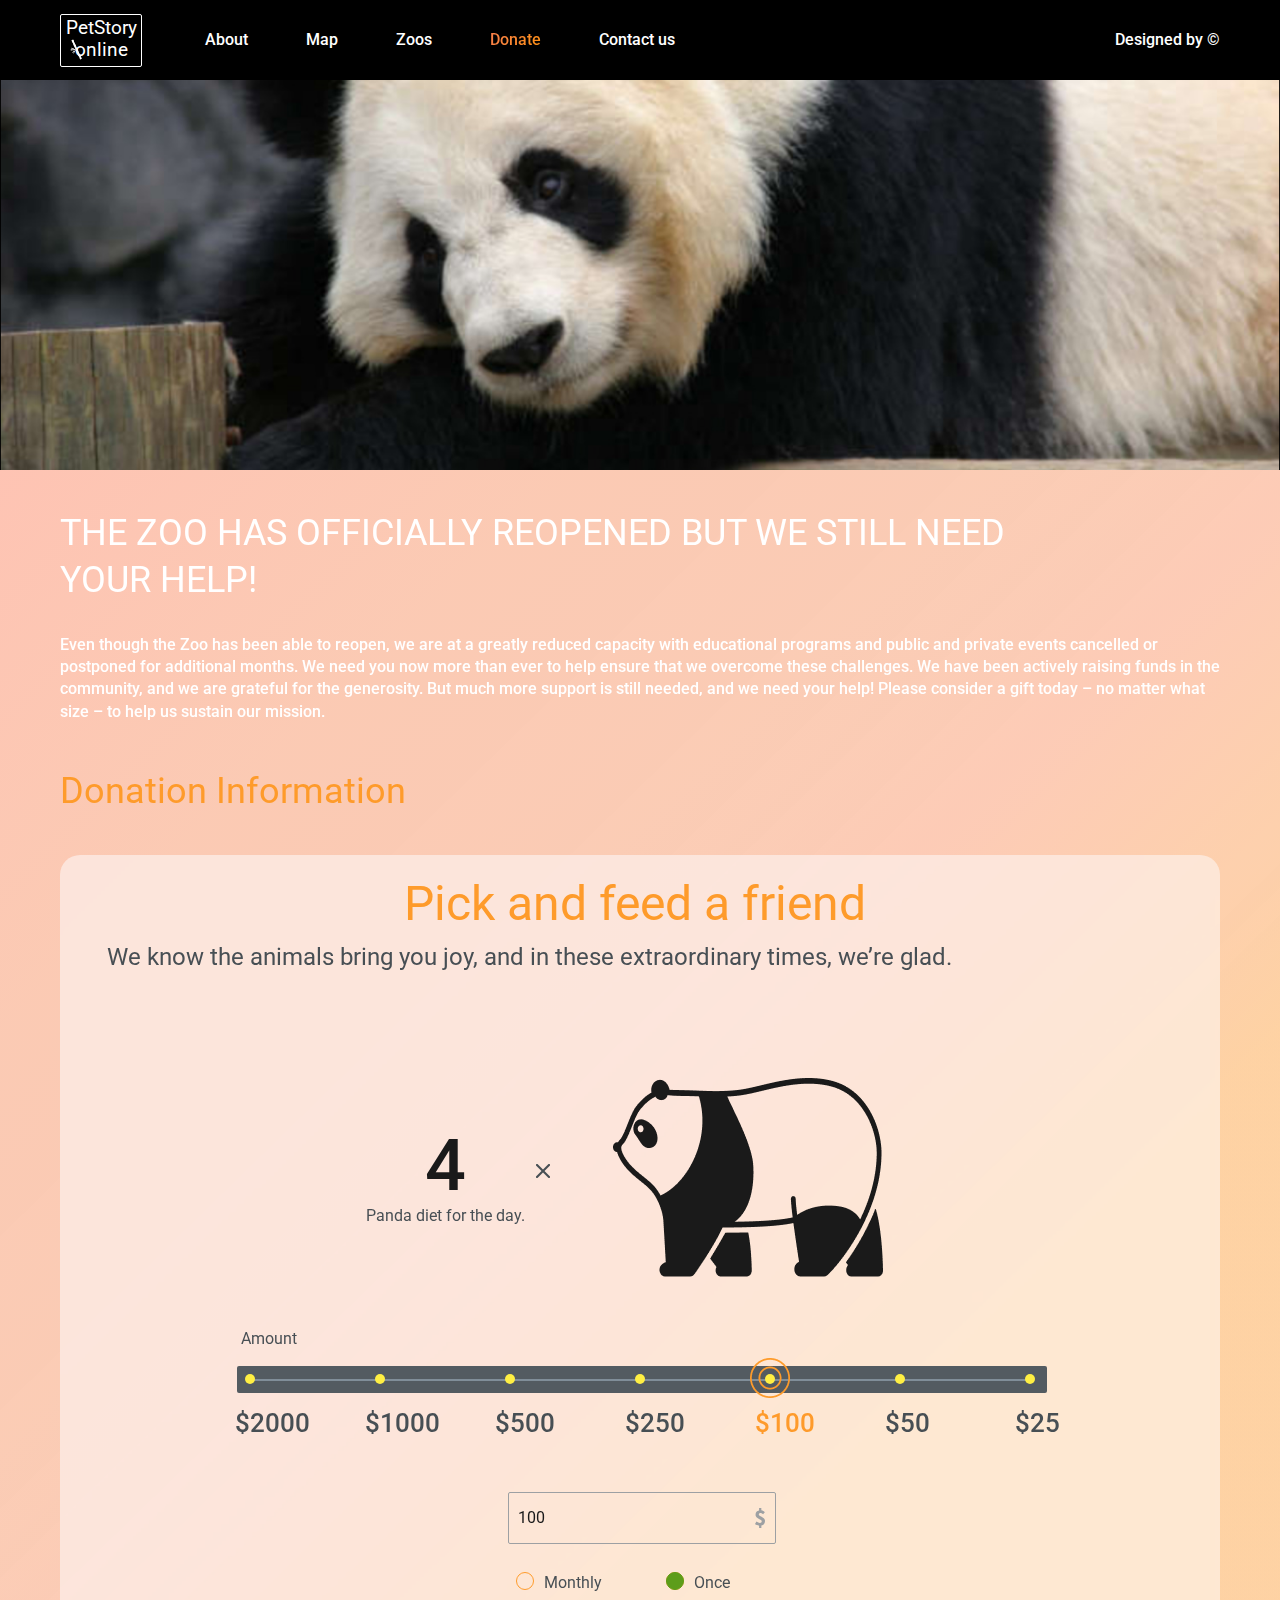
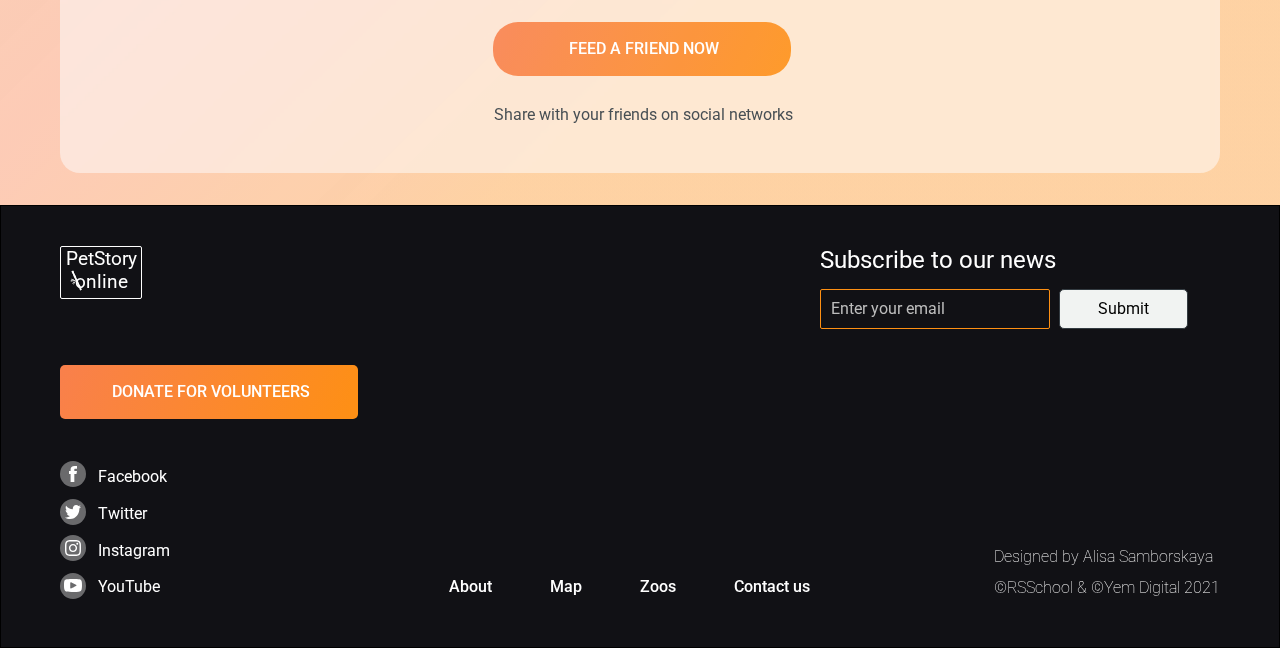
==== online-zoo/pages/donate/index.html @ 7d19e9d0 "feat: add project" ====
<!DOCTYPE html>
<html lang="en">

<head>
    <meta charset="UTF-8">
    <meta http-equiv="X-UA-Compatible" content="IE=edge">
    <meta name="viewport" content="width=device-width, initial-scale=1.0">
    <title>Online-zoo</title>
    <link rel="shortcut icon" href="../../assets/icons/panda_icon.svg" type="image/x-icon">
    <link rel="preconnect" href="https://fonts.googleapis.com">
    <link rel="preconnect" href="https://fonts.gstatic.com" crossorigin>
    <link href="https://fonts.googleapis.com/css2?family=Roboto:wght@300;400;500;700&display=swap" rel="stylesheet">
    <link rel="stylesheet" href="../../assets/styles/normalize.css">
    <link rel="stylesheet" href="../main/style.css">
    <link rel="stylesheet" href="../donate/style.css">
</head>

<body>
    <div class="shadow"></div>
    <header class="header">
        <div class="wrapper header__wrapper">
            <h1 class="visually-hidden">PetStory Online</h1>
            <div class="header__logo logo__container">
                <a class="logo" href="../main/index.html">
                    <p class="logo__text">PetStory online</p>
                    <img class="logo__img" src="../../assets/icons/logo_bamboo.svg" alt="">
                </a>
            </div>
            <nav class="navigation header__navigation">
                <ul class="navigation__list">
                    <li class="navigation__item"><a class="navigation__link" href="../main/index.html">About</a>
                    </li>
                    <li class="navigation__item"><a class="navigation__link" href="#">Map</a></li>
                    <li class="navigation__item"><a class="navigation__link" href="#">Zoos</a></li>
                    <li class="navigation__item"><a class="navigation__link navigation__link_active"
                            href="#">Donate</a></li>
                    <li class="navigation__item"><a class="navigation__link" href="#">Contact us</a></li>
                </ul>
                <div class="navigation__link_end">
                    <a class="navigation__link"
                        href="https://www.figma.com/file/ypzT9idgAILaSRVRmDAJxn/online-zoo-3-weeks"
                        target="_blank">Designed
                        by ©</a>
                </div>
            </nav>
            <div class="hamburger header__hamburger hamburger__open">
                <span class="hamburger__line"></span>
            </div>
        </div>
        <div class="wrapper burger__menu">
            <div class="header__logo logo__container">
                <a class="logo" href="../main/index.html">
                    <p class="logo__text">PetStory online</p>
                    <img class="logo__img" src="../../assets/icons/logo_bamboo_burger.svg" alt="">
                </a>
            </div>
            <nav class="navigation header__navigation">
                <ul class="navigation__list">
                    <li class="navigation__item"><a class="navigation__link" href="../main/index.html">About</a>
                    </li>
                    <li class="navigation__item"><a class="navigation__link" href="#">Map</a></li>
                    <li class="navigation__item"><a class="navigation__link" href="#">Zoos</a></li>
                    <li class="navigation__item"><a class="navigation__link  navigation__link_active" href="#">Donate</a></li>
                    <li class="navigation__item"><a class="navigation__link" href="#">Contact us</a></li>
                </ul>
                <div class="navigation__link_end">
                    <a class="navigation__link"
                        href="https://www.figma.com/file/ypzT9idgAILaSRVRmDAJxn/online-zoo-3-weeks"
                        target="_blank">Designed
                        by ©</a>
                </div>
            </nav>
            <div class="hamburger header__hamburger hamburger__close">
                <img src="../../assets/images/x_icon_popup.png" alt="close menu">
            </div>
        </div>
    </header>
    <main>
        <section class="top">
            <div class="wrapper">
            </div>
        </section>
        <section class="pick-feed">
            <div class="wrapper wrapper__donate">
                <h3 class="pick-feed__title">THE ZOO HAS OFFICIALLY REOPENED BUT WE STILL NEED YOUR HELP!</h3>
                <p class="pick-feed__text">Even though the Zoo has been able to reopen, we are at a greatly reduced
                    capacity with educational
                    programs and public and private events cancelled or postponed for additional months. We need you now
                    more than ever to help ensure that we overcome these challenges. We have been actively raising funds
                    in the community, and we are grateful for the generosity. But much more support is still needed, and
                    we need your help! Please consider a gift today – no matter what size – to help us sustain our
                    mission.</p>
                <p class="pick-feed__caption">Donation Information</p>

                <div class="donate__wrapper">
                    <p class="donate__title">Pick and feed a friend</p>
                    <p class="donate__subtitle"> We know the animals bring you joy, and in these extraordinary
                        times, we’re glad.</p>
                    <div class="donate-diet">
                        <div class="donate-diet__day">
                            <p class="donate-diet__number">4</p>
                            <p class="donate-diet__text">Panda diet for the day.</p>
                        </div>
                        <div class="donate-diet__icon">
                        </div>
                        <div class="donate-diet__image">
                            <img src="../../assets/images/animals-widget.png" alt="Panda">
                        </div>
                    </div>

                    <form class="donate__form">
                        <div class="progress-bar">
                            <p class="progress-bar__title">Amount</p>
                            <div class="progress-bar__background">
                                <div class="progress-bar__line"></div>
                            </div>
                            <div class="progress-bar__scale">
                                <div class="progress-bar__container">
                                    <input class="progress-bar__input" type="radio" id="amount5000" name="amount"
                                        value="5000">
                                    <label class="progress-bar__label" for="amount5000">$5000</label>
                                </div>
                                <div class="progress-bar__container">
                                    <input class="progress-bar__input" type="radio" id="amount2000" name="amount"
                                        value="2000">
                                    <label class="progress-bar__label" for="amount2000">$2000</label>
                                </div>
                                <div class="progress-bar__container">
                                    <input class="progress-bar__input" type="radio" id="amount1000" name="amount"
                                        value="1000">
                                    <label class="progress-bar__label" for="amount1000">$1000</label>
                                </div>
                                <div class="progress-bar__container">
                                    <input class="progress-bar__input" type="radio" id="amount500" name="amount"
                                        value="500">
                                    <label class="progress-bar__label" for="amount500">$500</label>
                                </div>
                                <div class="progress-bar__container">
                                    <input class="progress-bar__input" type="radio" id="amount250" name="amount"
                                        value="250">
                                    <label class="progress-bar__label" for="amount250">$250</label>
                                </div>
                                <div class="progress-bar__container">
                                    <input class="progress-bar__input" type="radio" id="amount100" name="amount"
                                        value="100" checked>
                                    <label class="progress-bar__label" for="amount100">$100</label>
                                </div>
                                <div class="progress-bar__container">
                                    <input class="progress-bar__input" type="radio" id="amount50" name="amount"
                                        value="50">
                                    <label class="progress-bar__label" for="amount50">$50</label>
                                </div>
                                <div class="progress-bar__container">
                                    <input class="progress-bar__input" type="radio" id="amount25" name="amount"
                                        value="25">
                                    <label class="progress-bar__label" for="amount25">$25</label>
                                </div>
                            </div>
                        </div>

                        <label class="amount donate__amount">
                            <input class="donate__input"  type="number" id="another-amount" placeholder="Another amount"
                            min="0" max="9999" title="Значение должно быть меньше или равно 9999">
                        </label>

                        <div class="options donate__options">
                            <div class="options__item">
                                <input class="options__input" type="radio" id="monthly" name="spacing">
                                <label class="options__label" for="monthly">Monthly</label>
                            </div>
                            <div class="options__item">
                                <input class="options__input" type="radio" id="once" name="spacing" checked>
                                <label class="options__label" for="once">Once</label>
                            </div>
                        </div>

                        <div class="pick-feed__button">
                            <button class="button button_bordered"><a class="button__link" href="../donate/index.html"
                                    target="_blank">Feed a friend now</a></button>
                        </div>
                    </form>
                    <p class="pick-feed__social">Share with your friends on social networks </p>
                </div>
            </div>
        </section>
    </main>

    <footer class="footer">
        <div class="wrapper">
            <div class="footer__header">
                <div class="footer__logo logo__container logo__container_footer">
                    <a class="logo" href="../main/index.html">
                        <p class="logo__text logo__text_footer">PetStory online</p>
                        <img class="logo__img logo__img_footer" src="../../assets/icons/logo_bamboo.svg" alt="">
                    </a>
                </div>
                <form class="subscribe" id="subscribe">
                    <p class="subscribe__title">Subscribe to our news</p>
                    <input class="subscribe__input" type="email" placeholder="Enter your email" required>
                    <button class="subscribe__button" type="submit">Submit</button>
                </form>
            </div>

            <div class="footer__button">
                <button class="button"><a class="button__link" href="../donate/index.html">donate for
                        volunteers</a></button>
            </div>

            <div class="footer__nav-wrap">
                <ul class="social footer__social">
                    <li class="social__item">
                        <a class="social__link" href="https://ru-ru.facebook.com/">
                            <span class="social__icon">
                                <span class="icon icon-facebook"></span>
                            </span>
                            <span class="social__text">Facebook</span>
                        </a>
                    </li>
                    <li class="social__item">
                        <a class="social__link" href="https://twitter.com/">
                            <span class="social__icon">
                                <span class="icon icon-twitter"></span>
                            </span>
                            <span class="social__text">Twitter</span>
                        </a>
                    </li>
                    <li class="social__item">
                        <a class="social__link" href="https://www.instagram.com/">
                            <span class="social__icon">
                                <span class="icon icon-instagram"></span>
                            </span>
                            <span class="social__text">Instagram</span>
                        </a>
                    </li>
                    <li class="social__item">
                        <a class="social__link" href="https://www.youtube.com/">
                            <span class="social__icon">
                                <span class="icon icon-YouTube"></span>
                            </span>
                            <span class="social__text">YouTube</span>
                        </a>
                    </li>
                </ul>
                <nav class="navigation footer__navigation footer__navigation_donate">
                    <ul class="navigation__list">
                        <li class="navigation__item navigation__item_footer"><a class="navigation__link"
                                href="../main/index.html">About</a>
                        </li>
                        <li class="navigation__item navigation__item_footer"><a class="navigation__link" href="#"
                                onclick="return false;">Map</a></li>
                        <li class="navigation__item navigation__item_footer"><a class="navigation__link" href="#"
                                onclick="return false;">Zoos</a></li>
                        <li class="navigation__item navigation__item_footer"><a class="navigation__link" href="#"
                                onclick="return false;">Contact us</a></li>
                    </ul>
                </nav>
                <div class="copyrigh">
                    <p class="copyrigh__text"><a href="https://github.com/nataliyasamkevich" target="_blank">Designed by
                            Alisa Samborskaya</a></p>
                    <p class="copyrigh__text"><a href="https://rs.school/" target="_blank">©RSSchool & ©Yem Digital
                            2021</a></p>
                </div>
            </div>
        </div>
    </footer>
    <script src="../../pages/donate/script.js"></script>
</body>

</html>
---- online-zoo/pages/main/style.css ----
* {
    box-sizing: border-box;

}

html {
    font-size: 10px;
    scroll-behavior: smooth;
}

body {
    font-family: 'Roboto', sans-serif;
    font-style: normal;
    font-weight: 400;
    font-size: 1.6rem;
    line-height: 140%;

    color: #333B41;
}

.scroll {
    overflow-y: clip;
}

.wrapper {
    max-width: 1240px;
    margin: auto;
    padding: 0 40px;
}

.shadow {
    display: block;
    position: fixed;
    top: 0;
    left: 0;
    width: 100%;
    height: 100%;
    opacity: 0;
    visibility: hidden;
    transition: .5s ease-in-out;
    background: black;
}

.shadow_open {
    visibility: visible;
    opacity: 0.5;
    z-index: 2;
}

@media (max-width: 1000px) {
    .wrapper {
        max-width: 1000px;
        padding: 0 30px;
    }
}

@media (max-width: 640px) {
    .wrapper {
        max-width: 640px;
        padding: 0 20px;
    }
}

@media (max-width: 600px) {
    .wrapper {
        max-width: 600px;
        padding: 0 10px;
    }
}

@media (max-width: 320px) {
    .wrapper {
        max-width: 320px;
        padding: 0 10px;
    }
}

.visually-hidden {
    position: absolute;
    width: 1px;
    height: 1px;
    margin: -1px;
    border: 0;
    padding: 0;
    white-space: nowrap;
    clip-path: inset(100%);
    clip: rect(0 0 0 0);
    overflow: hidden;
}

/* ...................HEADER................... */

.header {
    position: relative;
    background: #000000;
    backdrop-filter: blur(2px);

    padding: 14px 0;
    z-index: 2;
}

.header__wrapper {
    display: flex;
    align-items: center;
    justify-content: space-between;
}

.header__logo {
    margin-right: 63px;
}

/* ....LOGO.... */

.logo__container {
    position: relative;
    width: 82px;
    height: 52px;
}

.logo__burger {
    display: none;
}

.logo {
    text-decoration: none;
}

.logo__text {
    font-size: 1.9rem;
    line-height: 120%;
    text-align: center;

    color: #FFFFFF;

    padding: 1.55px 4.75px 3.55px;
    border: 1px solid #FFFFFF;
    border-radius: 2px;
}

.logo__img {
    position: absolute;
    left: 10px;
    bottom: 6.5px;
}

/* ....NAVIGATION.... */

.header__navigation {
    width: 100%;
}

.navigation {
    display: flex;
}

.navigation__list {
    display: flex;
    align-items: center;
    list-style: none;
}

.navigation__item:not(:last-child) {
    margin-right: 58px;
}

.navigation__link_end {
    display: flex;
    justify-content: end;
    flex-grow: 1;
}

.navigation__link {
    font-weight: 500;
    text-decoration: none;
    color: #FFFFFF;
    transition: all 0.5s ease-out;
}

.navigation__link_active {
    background: linear-gradient(113.96deg, #F9804B 1.49%, #FE9013 101.44%);
    -webkit-background-clip: text;
    -webkit-text-fill-color: transparent;
    background-clip: text;
    cursor: default;
}

.navigation__link:hover {
    font-weight: 500;
    background: linear-gradient(113.96deg, #F9804B 1.49%, #FE9013 101.44%);
    -webkit-background-clip: text;
    -webkit-text-fill-color: transparent;
    background-clip: text;
}

/* ....HAMBURGER.... */

.header__hamburger {
    display: none;
}

.hamburger {
    position: relative;
    width: 18px;
    height: 10px;
}

.hamburger__line,
.hamburger__open:after,
.hamburger__open:before {
    content: "";
    position: absolute;
    width: 100%;
    height: 2px;
    background: #FFFFFF;
    border-radius: 2px;
}

.hamburger__line {
    top: calc(50% - 1px);
}

.hamburger__open:before {
    top: 0;
}

.hamburger__open:after {
    bottom: 0;
}

.burger__menu {
    display: none;
}

@media (max-width: 1000px) {
    .navigation__item:not(:last-child) {
        margin-right: 48px;
    }
}

@media (max-width: 768px) {
    .navigation__item:not(:last-child) {
        margin-right: 18px;
    }
}

@media (max-width: 640px) {
    .header {
        position: sticky;
        top: 0;
        width: 100%;
        padding: 2.29px 0 2.68px;
        height: 34px;
    }

    .logo__container {
        height: 29px;
        width: 46.9px;
    }

    .logo__text {
        font-size: 1.23rem;
        padding: 0;
        border: none;
    }

    .logo__img {
        height: 15.6px;
        width: 6.5px;
        left: 4px;
        top: 12.5px;
    }

    .header__hamburger {
        display: block;
    }

    .header__navigation {
        display: none;
    }

    /* ....BURGER.... */

    .burger__menu {
        display: block;
        transform: translateY(-100%);
        display: flex;
        flex-direction: column;
        align-items: flex-start;
        gap: 30px;
        width: 100%;
        position: absolute;
        top: 0;
        left: 0;
        flex-direction: column;
        align-items: flex-start;
        padding: 10px 10px 38px;
        background-color: #ffffff;

        opacity: 0;
        visibility: hidden;
        pointer-events: none;

        z-index: 2;
        transition: all 0.5s ease-in-out;
    }

    .burger__menu_open {
        transform: translateY(0);
        opacity: 1;
        visibility: visible;
        pointer-events: all;
    }

    .burger__menu .logo__container {
        display: block;
        width: 65.6px;
        height: 41.6px;
        z-index: 2;
    }

    .burger__menu .logo__text {
        font-size: 1.52rem;
        line-height: 120%;
        text-align: center;
        color: #fe9013;
        padding: 1.55px 3.75px 1.55px;
        border: 0.8px solid #FE9013;
        border-radius: 2px;
    }

    .burger__menu .logo__img {
        width: 10.6px;
        height: 14.8px;
        left: 8px;
        top: 19px;
    }

    .burger__menu .header__navigation {
        display: block;
        display: flex;
        flex-wrap: wrap;
        flex-direction: column;
        align-items: flex-start;
    }

    .burger__menu .navigation__list {
        flex-direction: column;
        align-items: flex-start;
    }

    .burger__menu .navigation__item {
        margin-right: 0;
        margin-bottom: 15px;
    }

    .burger__menu .navigation__link {
        color: #333B41;
    }

    .hamburger__close {
        display: block;
        position: absolute;
        right: 20px;
        top: 12px;
        cursor: pointer;
    }
}


/* ...................WATCH................... */

.watch {
    padding: 86px 0 100px;
    background: url(../../assets/images/GiantPanda.png) no-repeat center;
    background-position: center -80px;
    background-size: 100%;
}

.watch__wrapper {
    display: flex;
    flex-direction: column;
    align-items: flex-end;
}

.watch__block {
    margin-bottom: 60px;
}

.watch__title {
    position: relative;
    width: 500.51px;


    font-weight: 700;
    font-size: 10.65rem;
    line-height: 75%;

    text-align: center;
    text-transform: uppercase;
    color: #FFFFFF;
    z-index: 1;
}

.watch__title span {
    color: #FFEE2E;
}

.watch__title:before {
    content: "";
    position: absolute;
    width: 465px;
    height: 465px;
    right: 109px;
    bottom: 8px;

    border-radius: 50%;
    background: linear-gradient(113.96deg, #F9804B 1.49%, #FE9013 101.44%);
    z-index: -1;
}

.watch__button {
    margin-right: 100px;
}

/* ....BUTTON.... */

.button {
    padding: 16px 1px 16px 5px;
    min-width: 298px;

    font-weight: 500;
    line-height: 140%;
    text-align: center;
    text-transform: uppercase;

    background-color: #FE9013;
    background-image: linear-gradient(113.96deg, #F9804B 1.49%, #FE9013 101.44%);
    border-radius: 5px;
    border: none;

    cursor: pointer;
    transition: all 0.5s ease-in-out;
}

.button_bordered {
    border-radius: 25px;
}

.button__link {
    color: #FFFFFF;
    text-decoration: none;
}

.button:hover {
    background: #E47209;
}

.button:active {
    background: #4B9200;
}

@media (max-width: 1599px) {
    .watch {
        padding: 60.2px 0 70px;
    }

    .watch__block {
        margin-bottom: 40.2px;
    }

    .watch__title {
        width: 400.25px;
        font-size: 8.5rem;
        margin-right: 56px;
    }

    .watch__title:before {
        height: 367px;
        width: 367px;

        right: 91px;
        bottom: 6px;
    }

    .watch__button {
        margin-right: 107px;
    }
}

@media (max-width: 1280px) {
    .watch {
        padding: 42.8px 0 47px;
        background-size: 120%;
    }
}

@media (max-width: 999px) {
    .watch {
        padding: 48.04px 0 40px;
        background-size: 134%;
    }

    .watch__block {
        margin-bottom: 0;
    }

    .watch__title {
        width: 256px;
        font-size: 5.44rem;
        margin-right: -4px;
    }

    .watch__title:before {
        height: 237.6px;
        width: 237.6px;
        right: 56px;
        bottom: 4px;
    }

    .watch__button {
        align-self: flex-start;
        margin-top: -8px;
    }
}

@media (max-width: 640px) {
    .watch {
        background-size: 120%;
        background-position: center -34px;
    }
}

@media (max-width: 600px) {
    .watch {
        padding: 41.12px 0 43.39px;
        background-position: center 0px;
    }

    .watch__block {
        margin-right: 5px;
    }

    .watch__title {
        width: 128px;
        font-size: 2.8rem;
        margin-right: -4px;
    }

    .watch__title:before {
        height: 119.1px;
        width: 119.1px;
        right: 27px;
        bottom: 4px;
    }

    .watch__button {
        align-self: center;
        margin: 0;
        position: absolute;
        top: 241px;
        z-index: 1;
    }
}


/* ...................BACKSTAGE................... */

.backstage {
    position: relative;
    padding: 140px 0 180px;
    background: #FFFFFF;
    overflow: hidden;
}

.backstage::before {
    content: "";
    position: absolute;
    background-image: url(../../assets/images/flower.png);
    background-repeat: no-repeat;
    filter: drop-shadow(0px 4px 4px rgba(0, 0, 0, 0.25));
    width: 293px;
    height: 605px;
    top: 12px;
    right: -89px;
}

.backstage__wrapper {
    display: grid;
    grid-template-columns: 609px 1fr;
    column-gap: 87px;
}

.backstage__image {
    width: 100%;
    height: 100%;
    object-fit: cover;

    backdrop-filter: blur(2px);
}

h2 {
    font-weight: 400;
    font-size: 4.8rem;
    line-height: 120%;
}

.backstage__title {
    margin: 0 0 20px;
}

.backstage__text {
    margin: 0;
}

.backstage__text_line {
    margin: 0 0 54px;

    line-height: 130%;
}

.backstage__subtitle {
    margin: 0 0 34px;

    font-size: 2.4rem;
    line-height: 120%;
}

@media (max-width: 1599px) {
    .backstage::before {
        transform: translateX(4vw);
    }
}

@media (max-width: 1440px) {
    .backstage::before {
        transform: translateX(11vw);
    }
}

@media (max-width: 1280px) {
    .backstage {
        padding: 100px 0 143px;
    }

    .backstage::before {
        display: none;
    }

    .backstage__wrapper {
        grid-template-columns: repeat(2, 1fr);
        column-gap: 31px;
    }

    .backstage__image {
        margin-top: 9px;
        max-height: 408px;
    }

    .backstage__title~p {
        padding-right: 1px;
    }
}

@media (max-width: 980px) {
    .backstage {
        padding: 80px 0 100px;
    }

    .backstage::before {
        display: block;
        width: 231px;
        height: 476px;
        background-size: contain;
        top: 0px;
        right: -101px;
        transform: translateX(0);
    }

    .backstage__image {
        display: none;
    }

    .backstage__content {
        grid-column: 1 / -1;
        max-width: 82%;
    }
}


@media (max-width: 640px) {
    .backstage {
        padding: 60px 0 80px;
    }

    .backstage__title {
        padding-left: 4px;
    }

    .backstage__text_line {
        margin: 0 0 30px;
    }

    .backstage__subtitle {
        margin: 0 0 20px;
        padding-left: 4px;
    }
}

@media (max-width: 600px) {
    .backstage {
        padding: 104px 0 36px;
    }

    .backstage::before {
        width: 105px;
        height: 217px;
        right: -73px;
        top: 37px;
    }

    .backstage__content {
        max-width: 95%;
    }

    h2 {
        font-size: 2.4rem;
    }

    .backstage__title {
        margin: 0 0 10px;
        padding-left: 0;
    }

    .backstage__text {
        padding-left: 2px;
    }

    .backstage__text_line {
        margin: 0 0 20px;
    }

    .backstage__subtitle {
        margin: 0 0 10px;
        padding-left: 0;
    }
}

@media (max-width: 320px) {
    .backstage__content {
        max-width: 100%;
    }
}


/* ...................PETS................... */

.pets {
    position: relative;
    background: #FFFFFF;
    padding: 0 0 100px;
    overflow: hidden;
}

.pets::before {
    content: "";
    position: absolute;
    background: url(../../assets/images/palm_foto.png);
    background-repeat: no-repeat;
    background-size: contain;
    width: 880px;
    height: 460px;
    bottom: 0;
    left: -588px;
}

.pets::after {
    content: "";
    position: absolute;
    background: url(../../assets/images/strelitzia.png);
    background-repeat: no-repeat;
    background-size: contain;
    width: 368px;
    height: 275px;
    bottom: 0;
    right: 0;
}

.pets__carousel {
    position: relative;
    overflow: hidden;
}

.cards__layout {
    display: none;
    flex-wrap: wrap;
    justify-content: space-between;
    row-gap: 20px;
    position: relative;
    height: 100%;
    width: 100%;
    /* animation: 0.5s linear; */
    animation: 1s linear;
}

.cards__layout.next,
.cards__layout.active {
    display: flex;
}

.cards__layout.next {
    position: absolute;
    top: 0;
}

.card {
    display: flex;
    flex-direction: column;
    width: 366px;
    background: #FFFFFF;
    border: 1px solid #fa6f32;
    border-radius: 5px;
    overflow: hidden;
    cursor: pointer;
    transition: all 0.5s ease-in;
}

.card__image {
    flex-grow: 1;
    width: 100%;
    height: 366px;
    border-radius: 5px 5px 0 0;
    object-fit: cover;
    border-style: none;
    transition: all 0.5s ease-in;
}

.card__image:hover {
    filter: brightness(0.25);
    transform: scale(1.1);
}

.card:hover .card__image {
    filter: brightness(0.25);
    transform: scale(1.1);
}

.card:hover .card__icon {
    display: none;
}

.card:hover .card__content_wrapper {
    transform: translate(0, -350%);
    transition: all 0.5s ease-in;
}

.card:hover .card__title,
.card:hover .card__description {
    color: #FFFFFF;
}

.card__content_wrapper {
    display: flex;
    justify-content: space-between;
}

.card__content {
    margin: 8px 0 12px 16px;
}

.card__title {
    font-weight: 500;
    line-height: 120%;
    text-transform: uppercase;
    color: #000000;
}

.card__description {
    font-weight: 300;
    font-size: 1.5rem;
    line-height: 120%;

    color: #000000;
}

.card__icon {
    background-repeat: no-repeat;
}

.card__icon_banana {
    background-image: url(../../assets/icons/banana-bamboo_icon.svg);
    width: 33px;
    height: 37px;
    margin: 6px 14px 0 0;
}

.card__icon_meet {
    background-image: url(../../assets/icons/meet-fish_icon.svg);
    width: 48px;
    height: 38px;
    margin: 8px 10px 0 0;
}

.arrow__container {
    position: absolute;
    display: flex;
    justify-content: space-between;
    z-index: 1;
    width: calc(1160px + 164px);
    left: calc((100% - 1160px - 164px)/2);
    top: calc(50% - 150px);
}


.arrow {
    display: flex;
    justify-content: center;
    align-items: center;
    width: 62px;
    height: 62px;
    background: linear-gradient(113.96deg, #F9804B 1.49%, #FE9013 101.44%);
    border-radius: 50%;
    border: none;
    cursor: pointer;
}

.arrow:hover {
    background: #E47209;
    border: #E47209;
}

.arrow:active {
    background: #4B9200;
    border: #4B9200;
}

.pets__button {
    margin-top: 79px;
    text-align: center;
}

.to-left {
    animation-name: left;
}

.from-right {
    animation-name: right;
}

.to-right {
    animation-name: right;
    animation-direction: reverse;
}

.from-left {
    animation-name: left;
    animation-direction: reverse;
}

@keyframes left {
    from {
        left: 0;
    }

    to {
        left: -103%;
    }
}

@keyframes right {
    from {
        left: 103%;
    }

    to {
        left: 0;
    }
}

@media (max-width: 1599px) {
    .pets::before {
        width: 386px;
        height: 202px;
        left: -193px;
    }

    .pets::after {
        width: 241px;
        height: 180px;
    }
}

@media (max-width: 1440px) {
    .cards__layout {
        row-gap: 93px;
    }

    .arrow__container {
        width: 295px;
        left: calc((100% - 295px)/2);
        top: calc(50% - 150px);
    }
}

@media (max-width: 1280px) {
    .pets {
        padding: 0 0 140px;
    }

    .pets__wrapper {
        padding: 0 30px 0 30px;
        max-width: 998px;
    }

    .card {
        width: 294px;
    }

    .card__image {
        height: 294px;
    }

    .pets__button {
        margin-top: 82px;
        margin-right: 30px;
    }

    .arrow__container {
        top: calc(50% - 170px);
    }
}

@media (max-width: 999px) {
    .pets__wrapper {
        padding: 0px 20px 0 20px;
    }
}

@media (max-width: 980px) {
    .pets__wrapper {
        max-width: 660px;
    }

    .cards__layout {
        row-gap: 92px;
    }
}

@media (max-width: 768px) {
    .pets {
        padding: 0 0 100px;
    }

    .pets::before {
        width: 385px;
        height: 202px;
        left: -251px;
    }

    .pets::after {
        width: 175px;
        height: 131px;
    }

    .pets__button {
        margin-top: 60px;
        margin-right: 0px;
    }

    .arrow__container {
        top: calc(50% - 142px);
    }

    .card {
        width: 285px;
        height: 332px;
    }

    .card__image {
        height: 285px;
    }

    .card__content {
        margin: 9px 0 9px 11px;
    }

    .card__title {
        font-size: 1.25rem;
    }

    .card__description {
        font-size: 1.17rem;
    }

    .card__icon_banana {
        background-size: 77.9%;
        margin: 9.2px 1px 0 0;
    }

    .card__icon_meet {
        background-size: 80.9%;
        margin: 8.2px -4px 0 0;
    }
}

@media (max-width: 640px) {
    .arrow__container {
        width: 154px;
        left: calc((100% - 154px)/2);
    }
}

@media (max-width: 639px) {
    .pets__wrapper {
        max-width: 330px;
        padding: 0 17px;
    }

    .cards__layout {
        gap: 20px;
    }

    .arrow__container {
        display: none;
    }
}

@media (max-width: 600px) {
    .pets {
        padding: 0 0 60px;
    }

    .pets::before {
        width: 138px;
        height: 72px;
        left: -81px;
    }

    .pets::after {
        width: 85px;
        height: 71px;
        right: -17px;
        bottom: -7px;
    }

    .pets__button {
        margin-top: 20px;
        margin-left: -8px;
    }
}


/* ...................FRIEND................... */

.friend {
    padding: 68px 0 100px;
    background: linear-gradient(315.75deg, rgba(254, 210, 144, 0.7) 30.06%, #FEBDAB 100.95%, rgba(254, 210, 144, 0.7) 106.36%), linear-gradient(315.75deg, rgba(254, 189, 171, 0.74) 30.06%, rgba(243, 169, 248, 0.66) 50.74%, #E0D8F0 80.49%, #EAF7FE 127.9%, #EAF7FE 149.54%), linear-gradient(315.75deg, rgba(254, 189, 171, 0.74) 30.06%, rgba(243, 169, 248, 0.66) 50.74%, #E0D8F0 80.49%, #EAF7FE 127.9%, #EAF7FE 149.54%);
    opacity: 0.9;
}

.friend__wrapper {
    max-width: 1240px;
    margin: auto;
    padding: 0 40px;
}

.friend__container {
    background: rgba(253, 253, 255, 0.52);
    backdrop-filter: blur(2px);
    border-radius: 20px;

    padding: 41px 99px 59px;
}

.friend__title {
    margin: 0 0 32px;
    text-align: center;
    color: #FE9013;
}

.friend__subtitle {
    font-size: 2.4rem;
    line-height: 120%;
    margin: 0 0 40px;
}

.friend__desc {
    margin: 0 0 10px;
    font-weight: 500;
    line-height: 130%;
    white-space: nowrap;
}

.friend__text {
    max-width: 863px;
    margin: 0 0 60px;
    line-height: 130%;
}

.friend__link {
    position: relative;
    color: #333B41;
    text-decoration: none;
}

.friend__link::after {
    content: "";
    position: absolute;

    width: 178px;
    border-bottom: 1px solid #FE9013;
    left: 0;
    top: 20px;
}

h3 {
    font-weight: 400;
    font-size: 3.6rem;
    line-height: 130%;

    color: #333B41;
}

.friend___caption {
    margin: 0 0 40px;
    text-align: center;
}

.friend__col {
    display: flex;
    align-items: flex-start;
    justify-content: center;
    gap: 130px;
    margin: 0 0 62px;
}

/* ....INSTRUCTION.... */

.instruction {
    position: relative;
    width: 168px;
}

.instruction:not(:last-child):after {
    position: absolute;
    content: "";
    display: inline-block;
    background: url(../../assets/icons/arrow.svg);
    background-repeat: no-repeat;
    width: 70px;
    height: 35.08px;
    right: -100px;
    top: 60px;
}

.icon-square {
    display: flex;
    align-items: center;
    justify-content: center;
    width: 168px;
    height: 168px;
    border: 1px solid #FE9013;
    background: #FFFFFF;
    border-radius: 5px;
}

.ico_pay {
    background-image: url(../../assets/icons/pay.svg);
    width: 108px;
    height: 60px;
}

.ico_zoo {
    background-image: url(../../assets/icons/zoo.svg);
    width: 86px;
    height: 95px;
}

.ico_monkey {
    background-image: url(../../assets/icons/monkey.svg);
    width: 126px;
    height: 73px;
}

.instruction__description {
    margin: 30px 0 0;
    min-height: 44px;
}

.friend__button {
    text-align: center;
}


@media (max-width: 1280px) {
    .friend {
        padding: 30px 0 50px;
    }

    .friend__wrapper {
        max-width: 1000px;
        padding: 0 30px;
    }

    .friend__container {
        padding: 30px 48px 50px 49px;
    }

    .friend__title {
        margin: 0px 0 20px;
    }

    .friend__subtitle {
        margin: 0 0 20px;
    }

    .friend__desc {
        white-space: normal;
        margin-right: 30px;
    }

    .friend__text {
        margin: 0 0 40px;
    }

    .instruction:not(:last-child):after {
        top: 62px;
    }

    .friend__col {
        margin: 0 0 72px;
    }
}

@media (max-width: 980px) {
    .friend__col {
        gap: 42px;
        margin: 0 12px 42px 0;
    }

    .instruction:not(:last-child):after {
        background: url(../../assets/icons/arrow_tb.svg);
        background-repeat: no-repeat;
        width: 89px;
        height: 29px;
        right: -57px;
        top: -15px;
        z-index: 1;
    }
}

@media (max-width: 768px) {
    .friend {
        padding: 20px 0 20px;
    }

    .friend__wrapper {
        max-width: 640px;
        padding: 0;
    }

    .friend__container {
        padding: 10px 0 60px 0;
    }

    .friend__content {
        padding: 0 20px;
    }

    .friend__title {
        margin: 0 0 20px;
        font-size: 4.2rem;
    }

    .friend__subtitle {
        margin: 0 0 19px;
        font-size: 2.2rem;
    }

    .friend__desc {
        margin: 10px 0 10px;
        font-size: 1.6rem;
    }

    .friend__text {
        margin: 0 0 30px;
    }

    .friend___caption {
        margin: 0 0 20px;
    }
}

@media (max-width: 639px) {
    .friend {
        padding: 0;
    }

    .friend__wrapper {
        padding: 20px 11px 20px 10px;
    }

    .friend__container {
        padding: 10px 0 40px 0;
    }

    .friend__content {
        padding: 0;
    }

    .friend__title {
        margin: 10px 0 10px;
        font-size: 2.4rem;
    }

    .friend__subtitle {
        margin: 0 0 19px;
        font-size: 1.8rem;
        text-align: center;
        padding: 0 20px;
    }

    .friend__desc {
        display: none;
    }

    .friend__text {
        display: none;
    }

    .friend___caption {
        margin: 0 0 20px;
        font-size: 2.4rem;
    }

    .friend__col {
        flex-direction: column;

        gap: 20px;
        margin: 0 0 38px;
    }

    .instruction {
        align-self: center;
    }

    .instruction:last-child {
        margin-top: 10px;
    }

    .instruction:not(:last-child):after {
        transform: rotate(85deg);
        top: auto;
        bottom: -3px;
        right: -61px;
    }

    .instruction__description {
        margin: 9px 0 0;
    }
}

@media (max-width: 320px) {
    .friend__subtitle {
        padding: 0;
    }
}


/* ...................TESTIMONIALS................... */

.testimonials {
    position: relative;
    background: #FFFFFF;
    padding: 140px 0 180px;
    overflow: hidden;
}

.testimonials::after {
    content: "";
    position: absolute;
    width: 301px;
    height: 295.5px;
    background-image: url(../../assets/images/leav_foto.png);
    bottom: -20px;
    right: -54px;
}

.testimonials__wrapper {
    position: relative;
    width: 1180px;
    padding: 0 10px;
    overflow-x: hidden;
}

.testimonials__title {
    margin: 0 0 47px;
    text-align: center;
}

.testimonials__container {
    display: grid;
    grid-template-columns: repeat(11, 268px);
    grid-column-gap: 30px;
    width: 100%;
    max-width: 1160px;
    transition: all 0.5s ease-in-out;
}

.feedback {
    position: relative;
    width: 268px;
    height: 391px;
    background: #F1F3F2;
    border-radius: 20px;
    padding: 16px 15px 19px 16px;
    z-index: 0;
}

.feedback::before {
    content: "";
    position: absolute;
    inset: 0;
    border-radius: 20px;
    padding: 2px;
    background: linear-gradient(315.75deg, rgba(254, 189, 171, 0.74) 30.06%, rgba(243, 169, 248, 0.66) 50.74%, #E0D8F0 80.49%, #EAF7FE 127.9%, #EAF7FE 149.54%), linear-gradient(315.75deg, rgba(254, 189, 171, 0.74) 30.06%, rgba(243, 169, 248, 0.66) 50.74%, #E0D8F0 80.49%, #EAF7FE 127.9%, #EAF7FE 149.54%);
    -webkit-mask:
        linear-gradient(#fff 0 0) content-box,
        linear-gradient(#fff 0 0);
    -webkit-mask-composite: xor;
    mask-composite: exclude;
    z-index: -1;
}

.feedback__header {
    display: flex;
    gap: 10px;
    margin-bottom: 10px;
}

.feedback__title {
    line-height: 120%;

    color: #000000;
}

.feedback__desc {
    font-weight: 300;
    font-size: 1.5rem;
    line-height: 120%;

    color: #BDBDBD;
}

.feedback__text {
    max-height: 309px;
    font-weight: 300;
    font-size: 1.5rem;
    line-height: 120%;

    color: #767474;

    overflow: auto;
    scrollbar-width: none;
}

.feedback__text::-webkit-scrollbar {
    width: 0;
}

.testimonials__label {
    display: flex;
    justify-content: center;
}

.testimonials__input {
    margin: 20px auto 31px auto;
    max-width: 599px;
    width: 100%;
    height: 8px;
    border: .5px solid transparent;
    background: linear-gradient(315.75deg, rgba(254, 189, 171, 0.74) 30.06%, rgba(243, 169, 248, 0.66) 50.74%, #E0D8F0 80.49%, #EAF7FE 127.9%, #EAF7FE 149.54%), linear-gradient(315.75deg, rgba(254, 189, 171, 0.74) 30.06%, rgba(243, 169, 248, 0.66) 50.74%, #E0D8F0 80.49%, #EAF7FE 127.9%, #EAF7FE 149.54%);
    box-shadow: inset 0 0 0 10vw #f5f7f6;
    border-radius: 5px;
    -webkit-appearance: none;
    cursor: pointer;
    transition: ease-in-out .5s;
}

.testimonials__input::-webkit-slider-thumb {
    /* max-width: 75px; */
    max-width: 115px;
    width: 100%;
    height: 5px;
    border-radius: 5px;
    background: #FE9013;
    cursor: pointer;
    -webkit-appearance: none;
}

.testimonials__input:focus {
    outline: none;
}

.testimonials__input::-webkit-slider-thumb:hover {
    background: #E47209;
}

.testimonials__input::-webkit-slider-thumb:active {
    background: #4B9200;
}

@media (max-width: 1280px) {
    .testimonials {
        padding: 100px 0 140px;
    }

    .testimonials::after {
        width: 240px;
        height: 246px;
        bottom: -7px;
        right: -43px;
        background-size: 136%;
    }

    .testimonials__wrapper {
        max-width: 960px;
    }

    .testimonials__title {
        margin: 0 0 30px;
    }

    .testimonials__container {
        grid-template-columns: repeat(11, 293px);
    }

    .feedback {
        width: 293px;
        padding: 16px 18px 19px 16px;
    }

    .testimonials__input {
        margin: 20px 281px 52px 268px;
        max-width: 390px;
    }

    .testimonials__input::-webkit-slider-thumb {
        max-width: 49px;
    }
}

@media (max-width: 999px) {
    .testimonials {
        padding: 60px 0px 80px;
    }

    .testimonials::after {
        width: 150px;
        height: 147px;
        bottom: -12px;
        right: -34px;
    }

    .testimonials__wrapper {
        width: 100%;
        padding: 0 30px;
    }

    .testimonials__container {
        grid-template-columns: 1fr;
        gap: 15px;
    }

    .feedback {
        max-width: 900px;
        width: 100%;
        height: 109px;
        padding: 15px 29px 19px 12px;
    }

    .feedback:nth-child(n+4) {
        display: none;
    }

    .feedback__text {
        max-height: 38px;
        margin-left: 6px;
    }

    .testimonials__label {
        display: none;
    }

    .button__testimonials {
        min-width: 240px;
    }

    .testimonials__button {
        margin: 40px 0 0;
        text-align: center;
    }
}

@media (max-width: 640px) {
    .testimonials__wrapper {
        padding: 0 20px;
    }
}

@media (max-width: 600px) {
    .testimonials {
        padding: 30px 0px 60px;
    }

    .testimonials::after {
        width: 104px;
        height: 137px;
        bottom: -68px;
        right: -51px;
        transform: rotate(347deg);
        background-size: contain;
    }

    .testimonials__wrapper {
        padding: 0 10px;
    }

    .testimonials__title {
        margin: 0px 0 18px;
        font-size: 2.4rem;
    }

    .feedback {
        padding: 12px 29px 19px 13px;
    }

    .feedback__header {
        gap: 6px;
    }

    .feedback__text {
        overflow: hidden;
        text-overflow: ellipsis;
        display: -webkit-box;
        -webkit-line-clamp: 2;
        -webkit-box-orient: vertical;
    }

    .testimonials__button {
        margin: 30px 0 0;
    }
}

/* ....POPUP.... */

.popup__wrapper {
    position: fixed;
    display: none;
    align-items: center;
    justify-content: center;
    width: 100vw;
    height: 100vh;
    top: 0;
    left: 0;
    z-index: 2;
    background-color: rgba(0, 0, 0, 0.4);
}

.popup__hidden {
    display: flex;
}

.popup__container {
    position: relative;
}

.feedback__close_popup {
    position: absolute;
    top: -7px;
    right: -25px;
    cursor: pointer;
}

.feedback_popup {
    width: 267px;
    height: 391px;
    padding: 16px 15px 19px 16px;
}

.feedback__header_popup {
    gap: 10px;
}

.feedback__text_popup {
    min-height: 309px;
    margin-left: 0;
    overflow: auto;
}


/* ...................FOOTER................... */

.footer {
    position: relative;
    padding: 40px 0 48px;
    background: #111115;
    border: 1px solid #000000;
    box-shadow: 0px 4px 4px rgba(0, 0, 0, 0.25);
}

.footer__header {
    display: flex;
    justify-content: space-between;
    margin: 0 0 36px;
}

.subscribe__title {
    margin: 0 0 14px;
    font-size: 2.4rem;
    line-height: 120%;

    color: #FFFFFF;
}

.subscribe__input {
    width: 230px;
    padding: 10px 7px 10px 10px;
    margin-right: 5px;
    border-radius: 2px;
    border: 0.7px solid #FE9013;
    background: #111115;
    outline: none;
    color: #BDBDBD;
}

.subscribe__button {
    padding: 10px 38px;
    color: #000000;

    background: #F1F3F2;
    border: 1px solid #333B41;
    border-radius: 5px;
    cursor: pointer;
    transition: all 0.5s ease-out;
}

.subscribe__input::placeholder {
    color: #BDBDBD;
}

.subscribe__input:focus {
    color: #4B9200;
    border: 1px solid #4B9200;
}

.subscribe__input:focus+.subscribe__button {
    color: #4B9200;
    border: 1px solid #4B9200;
}

.subscribe__input:focus:invalid {
    color: #D31414;
    border: 1px solid #D31414;
}

.subscribe__input:focus:invalid+.subscribe__button {
    color: #D31414;
    border: 1px solid #D31414;
}

.footer__button {
    margin: 0 0 42px;
}

.footer__nav-wrap {
    display: flex;
    align-items: flex-end;
    justify-content: space-between;
}

/* ....SOCIAL.... */

.footer__social {
    display: flex;
    flex-direction: column;
    gap: 10px;
    list-style: none;
}

.social__link {
    color: #FFFFFF;

    text-decoration: none;
    cursor: pointer;
    transition: all 0.5s ease-out;
}

.social__link:hover {
    color: #4B9200;
}

.social__icon {
    margin-right: 8px;
    width: 26px;
    height: 26px;
    border-radius: 50%;
    display: inline-flex;
    align-items: center;
    justify-content: center;
    background: rgba(196, 196, 196, 0.5);
    transition: all 0.5s ease-out;
}

.social__item:hover .social__icon {
    background: #4B9200;
}

.icon {
    cursor: pointer;
    display: inline-block;
}

.icon-facebook {
    background-image: url(../../assets/icons/facebook.svg);
    width: 8px;
    height: 16px;
}

.icon-twitter {
    background-image: url(../../assets/icons/twitter.svg);
    width: 16px;
    height: 14px;
}

.icon-instagram {
    background-image: url(../../assets/icons/instagram.svg);
    width: 16px;
    height: 16px;
}

.icon-YouTube {
    background-image: url(../../assets/icons/YouTube.svg);
    width: 18px;
    height: 13px;
}

.footer__navigation {
    padding: 0px 0px 0 120px;
    font-weight: 400;
}

/* ....COPYRIGH.... */

.copyrigh {
    display: flex;
    flex-direction: column;
    gap: 10px;
}

.copyrigh__text {
    font-weight: 100;
    line-height: 130%;

    color: #FFFFFF;
}

.copyrigh__text a {
    color: #FFFFFF;
    text-decoration: none;
    cursor: pointer;
    transition: all 0.5s ease-out;
}

.copyrigh__text a:hover {
    text-decoration: underline;
    color: #4B9200;
}

@media (max-width: 1280px) {
    .subscribe {
        margin-right: 32px;
    }

    .footer__navigation {
        padding: 0px 0px 0 94px;
    }

}

@media (max-width: 980px) {
    .footer {
        padding: 12px 0 12px;
    }

    .footer__header {
        margin: 0 0 32px;
    }

    .logo__container_footer {
        width: 82px;
        height: 52px;
    }

    .logo__text_footer {
        font-size: 1.9rem;
        padding: 0 4.75px 3.55px;
        border: 1px solid #FFFFFF;
    }

    .logo__img_footer {
        width: 12.03px;
        height: 18.98px;
        left: 10px;
        top: 23.5px;
    }

    .subscribe {
        display: none;
    }

    .footer__button {
        margin: 0px 0 66px;
    }

    .footer__social {
        position: absolute;
        top: 10px;
        right: 12px;
        gap: 20px;
    }

    .social__text {
        display: none;
    }

    .footer__navigation {
        padding: 0;
    }

    .navigation__item_footer:not(:last-child) {
        margin-right: 37px;
    }
}

@media (max-width: 600px) {
    .footer {
        padding: 19px 0 12px;
    }

    .footer__header {
        margin: 0px 0 56px;
    }

    .logo__container_footer {
        width: 128px;
        margin: auto;
    }

    .logo__text_footer {
        padding: 0;
        border: none;
    }

    .logo__img_footer {
        left: 71px;
        top: -2.5px;
    }

    .footer__button {
        margin: 0px 0px 30px -2px;
    }

    .footer__social {
        flex-direction: row;
        gap: 22px;
        left: 51%;
        transform: translateX(calc(-50%));
        right: auto;
        top: 71px;
    }

    .footer__nav-wrap {
        flex-direction: column-reverse;
        gap: 30px;
    }

    .footer__navigation {
        align-self: flex-start;
    }

    .navigation__item_footer:not(:last-child) {
        margin-right: 30px;
    }

    .copyrigh {
        gap: 13px;
    }

    .copyrigh__text {
        font-size: 1.5rem;
        line-height: 120%;
    }
}

@media (max-width: 320px) {
    .footer__navigation {
        padding: 0 0 0 10px;
    }
}
---- online-zoo/pages/donate/style.css ----
.top {
    min-height: 390px;
    background: #283035 url(../../assets/images/GiantPanda.png);
    background-repeat: no-repeat;
    background-position: center;
    background-size: cover;
}

@media (max-width: 1000px) {
    .top {
        background: #283035 url(../../assets/images/panda_bg.png);
        background-repeat: no-repeat;
        background-position-x: -172px;
        background-size: cover;
    }

    .footer__navigation_donate {
        padding: 0px 0px 0 120px;
    }
}

@media (max-width: 980px) {
    .footer__navigation_donate {
        padding: 0;
    }
}

@media (max-width: 768px) {
    .top {
        min-height: 335px;
        background-position-x: -272px;
    }
}

@media (max-width: 600px) {
    .top {
        min-height: 187px;
        background-position-x: -149px;
    }

    .footer__navigation_donate {
        padding: 0 0 0 10px;
    }
}


/* ...................PICK-FEED................... */

.pick-feed {
    padding: 36px 0 183px;
    background: linear-gradient(315.75deg, rgba(254, 210, 144, 0.7) 30.06%, #FEBDAB 100.95%, rgba(254, 210, 144, 0.7) 106.36%), linear-gradient(315.75deg, rgba(254, 189, 171, 0.74) 30.06%, rgba(243, 169, 248, 0.66) 50.74%, #E0D8F0 80.49%, #EAF7FE 127.9%, #EAF7FE 149.54%), linear-gradient(315.75deg, rgba(254, 189, 171, 0.74) 30.06%, rgba(243, 169, 248, 0.66) 50.74%, #E0D8F0 80.49%, #EAF7FE 127.9%, #EAF7FE 149.54%);
    opacity: 0.9;
}

.pick-feed__title {
    margin: 0 0 9px;
    color: #FFFFFF;
}

.pick-feed__text {
    margin: 0 0 45px;
    font-weight: 500;
    color: #FFFFFF;
}

.pick-feed__caption {
    margin: 0 0 60px;

    font-size: 3.6rem;
    line-height: 130%;
    color: #FE9013;
}

.donate__wrapper {
    background: rgba(253, 253, 255, 0.52);
    backdrop-filter: blur(2px);
    border-radius: 20px;
    padding: 40px 92px 62px 92px;
}

.donate__title {
    margin: 0 13px 20px 0;

    font-size: 4.8rem;
    line-height: 120%;
    text-align: center;
    color: #FE9013;
}

.donate__subtitle {
    margin: 0 0 60px;

    font-size: 2.4rem;
    line-height: 120%;
    color: #333b41;
}

.donate-diet {
    padding-right: 10px;
    display: flex;
    align-items: flex-end;
    justify-content: center;
    margin-bottom: 44px;
}

.donate-diet__day {
    margin-bottom: 56px;
}

.donate-diet__number {
    font-weight: 500;
    font-size: 7.2rem;
    line-height: 110%;
    text-align: center;
    color: #000000;
}

.donate-diet__text {
    margin: 0;
}

.donate-diet__icon {
    margin: 0 63px 106px 11px;

    background-image: url(../../assets/images/x_icon.png);
    background-repeat: no-repeat;
    width: 14px;
    height: 14px;
}


/* ....PROGRESS-BAR.... */

.progress-bar {
    /* width: 100%; */
    margin-bottom: 50px;
}

.progress-bar__title {
    margin: 0 0 16px 4px;
}

.progress-bar__scale {
    /* width: 100%; */
    display: flex;
    align-items: center;
    justify-content: space-between;
    margin-left: -2px;
}

.progress-bar__background {
    display: flex;
    align-items: center;
    justify-content: center;
    /* width: 100%; */
    height: 27px;
    background: #404950;
    border-radius: 2px;
    margin-bottom: 12px;
}

.progress-bar__line {
    width: 915px;
    /* width: 93.75%; */
    height: 2px;
    background: #72828E;
    z-index: 1;
}

.progress-bar__input:checked,
.progress-bar__input:not(:checked) {
    display: none;
}

.progress-bar__input:checked+label,
.progress-bar__input:not(:checked)+label {
    display: inline-block;
    position: relative;
    color: #333B41;
    font-weight: 500;
    font-size: 2.6rem;
    line-height: 140%;
    width: 65px;
    z-index: 1;
    cursor: pointer;
}

.progress-bar__input:checked+label:before,
.progress-bar__input:not(:checked)+label:before {
    content: "";
    position: absolute;
    left: 27px;
    bottom: 59px;

    width: 10px;
    height: 10px;
    background: #FFEE2E;
    border-radius: 50%;
    z-index: 1;
}

.progress-bar__input:checked+label:hover:before,
.progress-bar__input:not(:checked)+label:hover:before {
    background: #E47209;
}

.progress-bar__input:checked+label:after,
.progress-bar__input:not(:checked)+label:after {
    content: "";
    position: absolute;
    left: 12px;
    top: -47px;
    width: 40px;
    height: 40px;
    background: url('../../assets/images/roller_icon.png');
    transition: all 0.5s ease;
}

.progress-bar__input:not(:checked)+label:after {
    opacity: 0;
}

.progress-bar__input:checked+label,
.progress-bar__input:checked+label:hover,
.progress-bar__input:not(:checked)+label:hover {
    color: #FE9013;
}


/* ....AMOUNT.... */

.donate__amount {
    position: relative;
    margin: 0 auto 26px;
    display: block;
}

.donate__input {
    margin: auto;
    padding-left: 9px;
    display: flex;
    width: 268px;
    height: 52px;
    background: url(../../assets/icons/dollar.svg);
    background-repeat: no-repeat;
    background-position: center right+10px;
    border: 1px solid #929699;
    border-radius: 2px;
}

.donate__input[type="number"]::placeholder {
    color: #929699;
}

.donate__input:focus {
    background: url(../../assets/icons/dollar_active.svg);
    background-repeat: no-repeat;
    background-position: center right+10px;
    border: 1px solid #4B9200;
    color: #4B9200;
}

.donate__input:focus {
    outline: #4B9200;
}

.donate__input::-webkit-outer-spin-button,
.donate__input::-webkit-inner-spin-button {
    -webkit-appearance: none;
    margin: 0;
}

.donate__input {
    -moz-appearance: textfield;
}


/* ....OPTIONS.... */

.options {
    display: flex;
    justify-content: center;
    gap: 64px;
}

.donate__options {
    margin: 0 30px 27px 0;
}

.options__input {
    display: none;
}

.options__input:checked+.options__label::after {
    transform: scale(1);
}

.options__label {
    display: inline-flex;
    position: relative;
}

.options__label::before {
    content: "";
    width: 16px;
    height: 16px;
    border: 1px solid #FE9013;
    border-radius: 50%;
    margin-right: 10px;
}

.options__label::after {
    content: "";
    position: absolute;
    top: 0;
    left: 0;
    width: 16px;
    height: 16px;
    background: #4B9200;
    border: 1px solid #4B9200;
    border-radius: 50%;
    transform: scale(0);
}

.pick-feed__button {
    text-align: center;
    margin-left: 6px;
    margin-bottom: 28px;
}

.pick-feed__social {
    text-align: center;
    color: #333B41;
    margin-left: 4px;
}

@media (max-width: 1280px) {
    .pick-feed {
        padding: 40px 0 32px;
    }

    .pick-feed__title {
        margin: 0 0 30px;
        padding-right: 160px;
    }

    .pick-feed__caption {
        margin: 0 0 40px;
    }

    .donate__wrapper {
        padding: 20px 44px 46px 47px;
    }

    .donate__title {
        margin: 0 13px 10px 0;
    }

    .donate-diet {
        padding-right: 20px;
    }


    /* ....PROGRESS-BAR.... */

    .progress-bar {
        margin: 0 auto 50px;
        max-width: 810px;
        /* width: 95.35%; */
        width: 810px;
    }

    .progress-bar__line {
        /* width: 96%; */
        width: 785px;
    }

    .progress-bar__scale {
        width: 845px;
    }

    .progress-bar__container:nth-child(1) {
        display: none;
    }

    .progress-bar__input:checked+label:before,
    .progress-bar__input:not(:checked)+label:before {
        left: 10px;
        top: -31px;
    }

    .progress-bar__input:checked+label:after,
    .progress-bar__input:not(:checked)+label:after {
        left: -5px;
    }


    .donate__amount {
        margin: 0 auto 28px;
    }

    .donate__options {
        margin: 0 38px 26px 0;
    }

    .pick-feed__button {
        margin-left: 0px;
    }
}


@media(max-width: 980px) {
    .pick-feed {
        padding: 30px 0 47px;
    }

    .pick-feed__title {
        margin: 0 0 20px;
        padding-right: 0px;
        font-size: 24px;
        line-height: 120%;
    }

    .pick-feed__text {
        margin: 0 0 30px;
    }

    .pick-feed__caption {
        margin: 0 0 28px;
    }

    .donate__wrapper {
        padding: 30px 0 32px 0;
    }

    .donate__title {
        margin: 0 0 22px 0;
    }

    .donate__subtitle {
        margin: 0 0 48px;
        text-align: center;
    }

    .donate-diet {
        margin-bottom: 36px;
        padding-left: 5px;
    }

    .donate-diet__day {
        margin-bottom: 55px;
    }

    /* ....PROGRESS-BAR.... */

    .progress-bar {
        /* width: 100%; */
        width: 570px;
        margin: 0 auto 51px;
    }

    .progress-bar__title {
        margin: 0 0 6px 10px;
    }

    .progress-bar__line {
        /* width: 87%; */
        width: 524px;
    }

    .progress-bar__scale {
        width: 584px;
    }

    .progress-bar__container:nth-child(n+1):nth-child(-n+3) {
        display: none;
    }

    .progress-bar__input:checked+label:before,
    .progress-bar__input:not(:checked)+label:before {
        bottom: 57px;
        left: 20px;
    }

    .progress-bar__input:checked+label:after,
    .progress-bar__input:not(:checked)+label:after {
        left: 5px;
        top: -45px;
    }
}



@media(max-width: 640px) {
    .progress-bar {
        width: 600px;
    }

    .progress-bar__scale {
        margin-left: 15px;
    }

    .donate__amount {
        margin: 0 auto 31px;
    }

    .donate__input {
        padding: 10px 58px 14px 5px;
        width: 180px;
        height: 42px;
    }

    .donate__options {
        margin: 0 36px 26px 0;
    }
}

@media(max-width: 639px) {
    .pick-feed {
        padding: 30px 0 22px;
    }

    .pick-feed__text {
        margin: 0px 0 25px;
    }

    .pick-feed__caption {
        margin: 0 0 30px;
        font-size: 2.4rem;
        line-height: 120%;
    }

    .donate__wrapper {
        padding: 20px 0 20px 0;
    }

    .donate__title {
        margin: 0 0 10px 0;
        font-size: 24px;
        line-height: 120%;
    }

    .donate__subtitle {
        margin: 0 0 10px;
        font-size: 1.6rem;
        line-height: 140%;
    }

    .donate-diet {
        padding: 0;
        margin-bottom: 0;
    }

    .donate-diet__day {
        margin-bottom: 27px;
    }

    .donate-diet__number {
        font-size: 4.3rem;
        line-height: 90%;
    }

    .donate-diet__text {
        font-size: 0.9rem;
    }

    .donate-diet__icon {
        margin: 0 31px 56px 5px;
        background-size: 55%;
    }

    .donate-diet__image img {
        width: 160px;
        height: 138px;
    }

    /* ....PROGRESS-BAR.... */

    .progress-bar {
        width: 300px;
        margin: 0 auto 24px;
    }

    .progress-bar__title {
        margin: 0px 0 7px 0px;
    }

    .progress-bar__background {
        margin-bottom: 3px;
        height: 13.5px;
        border-radius: 1px;
    }

    .progress-bar__line {
        width: 262px;
    }

    .progress-bar__scale {
        width: 292px;
        margin-left: 1px;
    }

    .progress-bar__input:checked+label,
    .progress-bar__input:not(:checked)+label {
        font-size: 1.3rem;
        background-size: 5px 10px;
        width: 32px;
        padding-left: 6px;
    }

    .progress-bar__input:checked+label:before,
    .progress-bar__input:not(:checked)+label:before {
        left: 16px;
        top: -16px;
        width: 5px;
        height: 5px;
    }

    .progress-bar__input:checked+label:after,
    .progress-bar__input:not(:checked)+label:after {
        left: 8.5px;
        top: -23px;
        width: 20px;
        height: 20px;
        background-size: cover;
    }


    .donate__amount {
        margin: 0px auto 25px;
    }

    .donate__options {
        margin: 0 37px 25px 0;
    }

    .pick-feed__social {
        margin-left: -1px;
    }
}
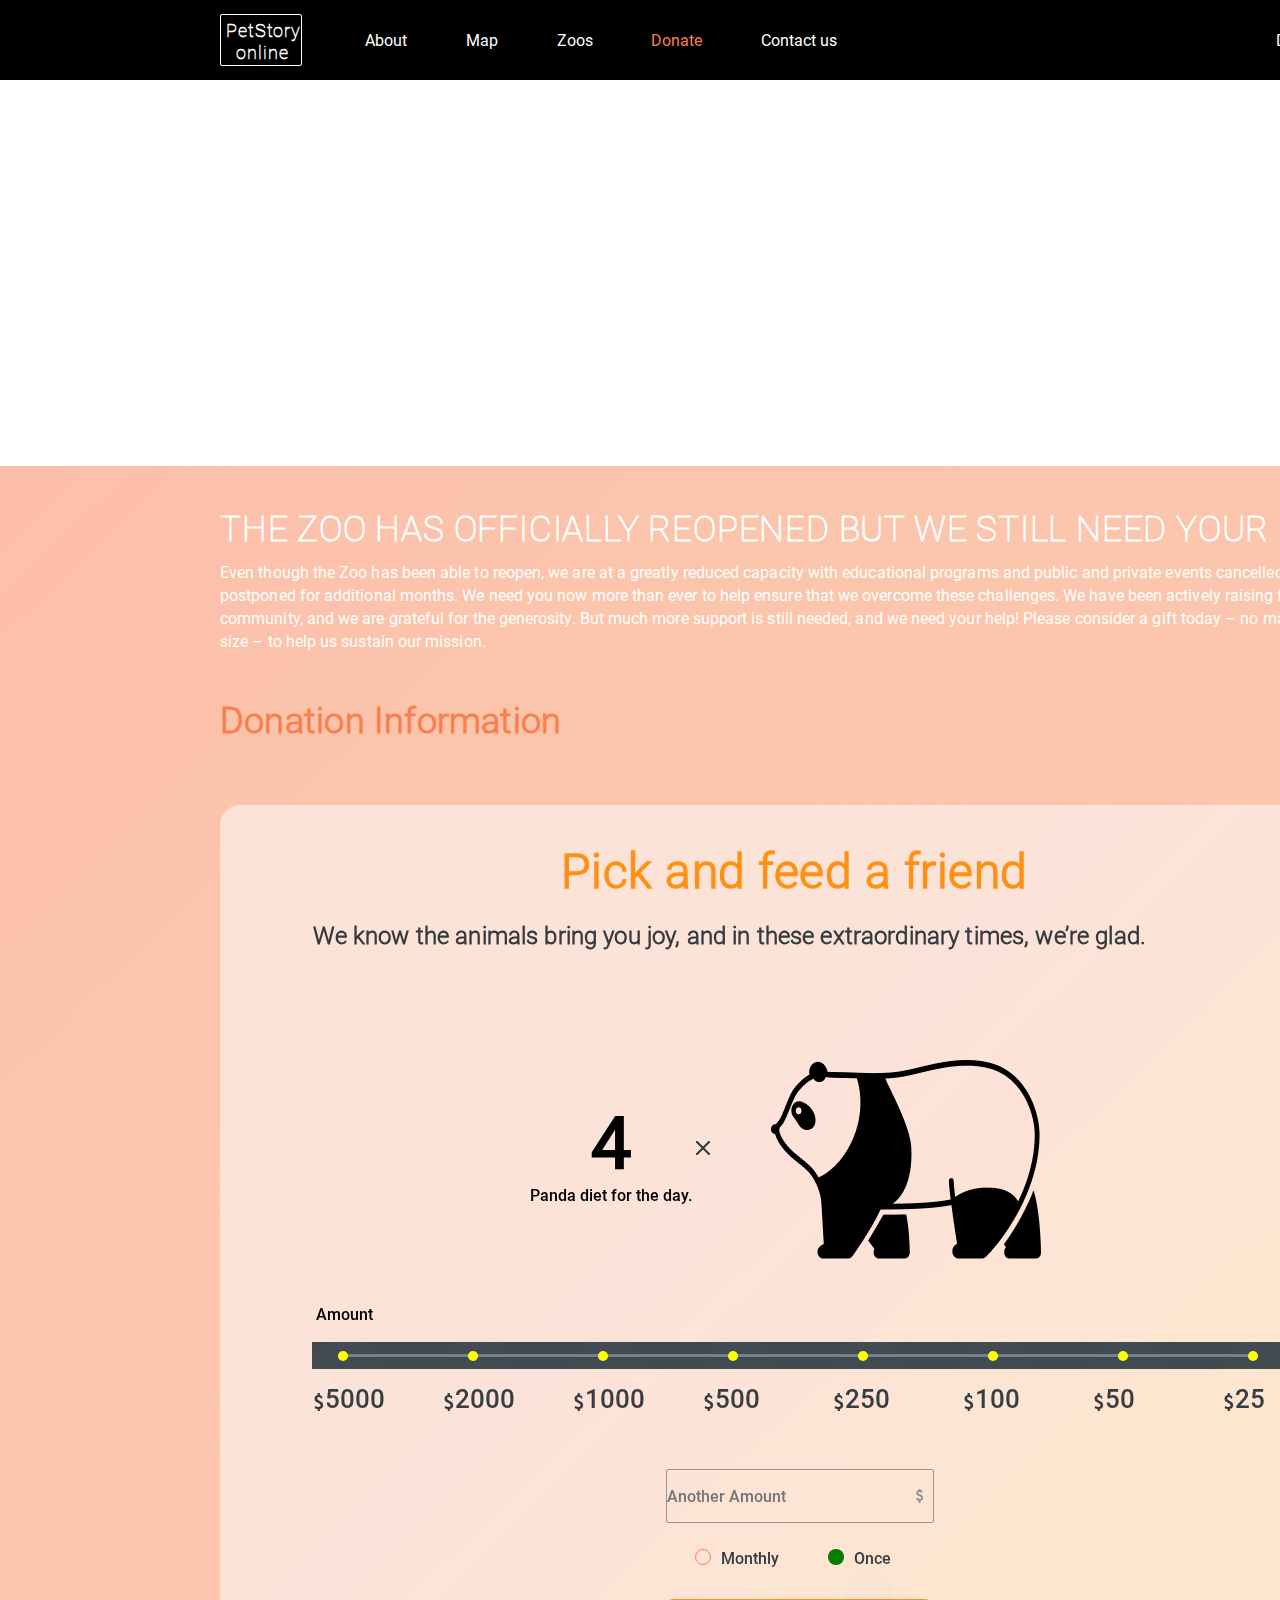
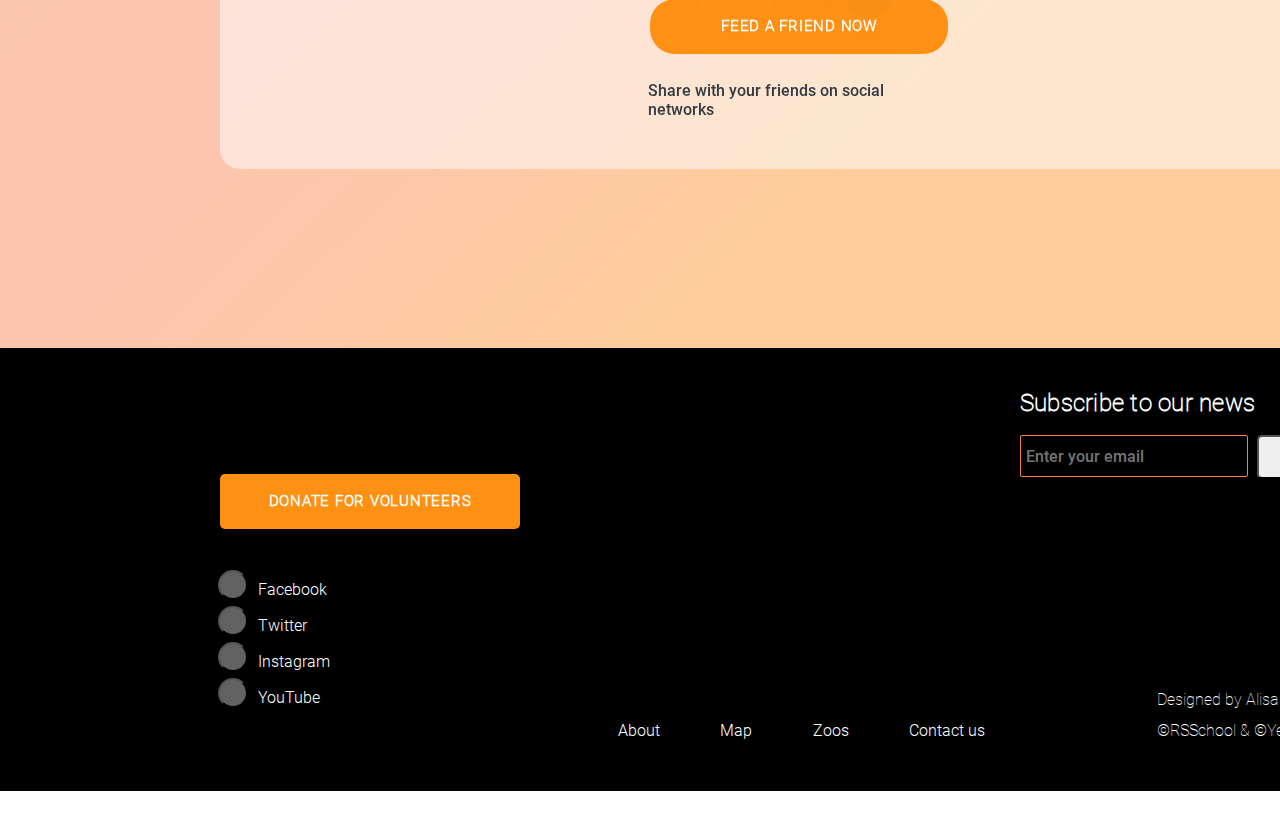
==== commit 2071a49b: "update" ====
--- a/online-zoo/pages/donate/index.html
+++ b/online-zoo/pages/donate/index.html
@@ -1,269 +1,569 @@
 <!DOCTYPE html>
 <html lang="en">
-
-<head>
-    <meta charset="UTF-8">
-    <meta http-equiv="X-UA-Compatible" content="IE=edge">
-    <meta name="viewport" content="width=device-width, initial-scale=1.0">
-    <title>Online-zoo</title>
-    <link rel="shortcut icon" href="../../assets/icons/panda_icon.svg" type="image/x-icon">
-    <link rel="preconnect" href="https://fonts.googleapis.com">
-    <link rel="preconnect" href="https://fonts.gstatic.com" crossorigin>
-    <link href="https://fonts.googleapis.com/css2?family=Roboto:wght@300;400;500;700&display=swap" rel="stylesheet">
-    <link rel="stylesheet" href="../../assets/styles/normalize.css">
-    <link rel="stylesheet" href="../main/style.css">
-    <link rel="stylesheet" href="../donate/style.css">
-</head>
-
-<body>
-    <div class="shadow"></div>
-    <header class="header">
-        <div class="wrapper header__wrapper">
-            <h1 class="visually-hidden">PetStory Online</h1>
-            <div class="header__logo logo__container">
-                <a class="logo" href="../main/index.html">
-                    <p class="logo__text">PetStory online</p>
-                    <img class="logo__img" src="../../assets/icons/logo_bamboo.svg" alt="">
-                </a>
-            </div>
-            <nav class="navigation header__navigation">
-                <ul class="navigation__list">
-                    <li class="navigation__item"><a class="navigation__link" href="../main/index.html">About</a>
-                    </li>
-                    <li class="navigation__item"><a class="navigation__link" href="#">Map</a></li>
-                    <li class="navigation__item"><a class="navigation__link" href="#">Zoos</a></li>
-                    <li class="navigation__item"><a class="navigation__link navigation__link_active"
-                            href="#">Donate</a></li>
-                    <li class="navigation__item"><a class="navigation__link" href="#">Contact us</a></li>
-                </ul>
-                <div class="navigation__link_end">
-                    <a class="navigation__link"
-                        href="https://www.figma.com/file/ypzT9idgAILaSRVRmDAJxn/online-zoo-3-weeks"
-                        target="_blank">Designed
-                        by ©</a>
-                </div>
-            </nav>
-            <div class="hamburger header__hamburger hamburger__open">
-                <span class="hamburger__line"></span>
-            </div>
+  <head>
+    <meta charset="UTF-8" />
+    <meta http-equiv="X-UA-Compatible" content="IE=edge" />
+    <meta name="viewport" content="width=device-width, initial-scale=1.0" />
+    <link rel="stylesheet" href="./style.css" />
+    <title>Document</title>
+  </head>
+  <body>
+    <header>
+      <div class="logo-div">
+        <div class="logo" id="logo-anchor">
+          <h1 class="logo-inner">PetStory online</h1>
+          <img
+            class="bamboo-stick"
+            src="../../assets/icons/bamboo.png"
+            alt=""
+          />
         </div>
-        <div class="wrapper burger__menu">
-            <div class="header__logo logo__container">
-                <a class="logo" href="../main/index.html">
-                    <p class="logo__text">PetStory online</p>
-                    <img class="logo__img" src="../../assets/icons/logo_bamboo_burger.svg" alt="">
-                </a>
-            </div>
-            <nav class="navigation header__navigation">
-                <ul class="navigation__list">
-                    <li class="navigation__item"><a class="navigation__link" href="../main/index.html">About</a>
-                    </li>
-                    <li class="navigation__item"><a class="navigation__link" href="#">Map</a></li>
-                    <li class="navigation__item"><a class="navigation__link" href="#">Zoos</a></li>
-                    <li class="navigation__item"><a class="navigation__link  navigation__link_active" href="#">Donate</a></li>
-                    <li class="navigation__item"><a class="navigation__link" href="#">Contact us</a></li>
-                </ul>
-                <div class="navigation__link_end">
-                    <a class="navigation__link"
-                        href="https://www.figma.com/file/ypzT9idgAILaSRVRmDAJxn/online-zoo-3-weeks"
-                        target="_blank">Designed
-                        by ©</a>
-                </div>
-            </nav>
-            <div class="hamburger header__hamburger hamburger__close">
-                <img src="../../assets/images/x_icon_popup.png" alt="close menu">
-            </div>
-        </div>
+      </div>
+      <nav>
+        <ul>
+          <li><a href="../main/index.html">About</a></li>
+          <li><a href="">Map</a></li>
+          <li><a href="">Zoos</a></li>
+          <li><a href="" class="highlighted">Donate</a></li>
+          <li><a href="">Contact us</a></li>
+        </ul>
+      </nav>
+      <div class="single">
+        <a
+          class="single-p"
+          href="https://www.figma.com/file/ypzT9idgAILaSRVRmDAJxn/online-zoo-3-weeks"
+          >Designed by <span>&copy</span></a
+        >
+      </div>
     </header>
     <main>
-        <section class="top">
-            <div class="wrapper">
+      <section>
+        <div class="panda-bg"></div>
+      </section>
+      <section>
+        <div class="friend">
+          <h2 id="special-heading">
+            THE ZOO HAS OFFICIALLY REOPENED BUT WE STILL NEED YOUR HELP!
+          </h2>
+          <p class="even">
+            Even though the Zoo has been able to reopen, we are at a greatly
+            reduced capacity with educational programs and public and private
+            events cancelled or postponed for additional months. We need you now
+            more than ever to help ensure that we overcome these challenges. We
+            have been actively raising funds in the community, and we are
+            grateful for the generosity. But much more support is still needed,
+            and we need your help! Please consider a gift today – no matter what
+            size – to help us sustain our mission.
+          </p>
+          <h3 class="donate-info">Donation Information</h3>
+          <div class="friends-inner">
+            <h2 class="pick">Pick and feed a friend</h2>
+            <h4 class="know">
+              We know the animals bring you joy, and in these extraordinary
+              times, we’re glad.
+            </h4>
+            <div class="panda-meal">
+              <div class="panda-diet">
+                <h6>4</h6>
+                <p>Panda diet for the day.</p>
+              </div>
+              <div class="multi-container">
+                <img class="multi" src="../../assets/icons/x_icon.png" alt="" />
+              </div>
+              <div class="panda-img-container">
+                <img
+                  class="panda-img"
+                  src="../../assets/images/panda_widget1.png"
+                  alt=""
+                  srcset=""
+                />
+              </div>
             </div>
-        </section>
-        <section class="pick-feed">
-            <div class="wrapper wrapper__donate">
-                <h3 class="pick-feed__title">THE ZOO HAS OFFICIALLY REOPENED BUT WE STILL NEED YOUR HELP!</h3>
-                <p class="pick-feed__text">Even though the Zoo has been able to reopen, we are at a greatly reduced
-                    capacity with educational
-                    programs and public and private events cancelled or postponed for additional months. We need you now
-                    more than ever to help ensure that we overcome these challenges. We have been actively raising funds
-                    in the community, and we are grateful for the generosity. But much more support is still needed, and
-                    we need your help! Please consider a gift today – no matter what size – to help us sustain our
-                    mission.</p>
-                <p class="pick-feed__caption">Donation Information</p>
-
-                <div class="donate__wrapper">
-                    <p class="donate__title">Pick and feed a friend</p>
-                    <p class="donate__subtitle"> We know the animals bring you joy, and in these extraordinary
-                        times, we’re glad.</p>
-                    <div class="donate-diet">
-                        <div class="donate-diet__day">
-                            <p class="donate-diet__number">4</p>
-                            <p class="donate-diet__text">Panda diet for the day.</p>
-                        </div>
-                        <div class="donate-diet__icon">
-                        </div>
-                        <div class="donate-diet__image">
-                            <img src="../../assets/images/animals-widget.png" alt="Panda">
-                        </div>
-                    </div>
-
-                    <form class="donate__form">
-                        <div class="progress-bar">
-                            <p class="progress-bar__title">Amount</p>
-                            <div class="progress-bar__background">
-                                <div class="progress-bar__line"></div>
-                            </div>
-                            <div class="progress-bar__scale">
-                                <div class="progress-bar__container">
-                                    <input class="progress-bar__input" type="radio" id="amount5000" name="amount"
-                                        value="5000">
-                                    <label class="progress-bar__label" for="amount5000">$5000</label>
-                                </div>
-                                <div class="progress-bar__container">
-                                    <input class="progress-bar__input" type="radio" id="amount2000" name="amount"
-                                        value="2000">
-                                    <label class="progress-bar__label" for="amount2000">$2000</label>
-                                </div>
-                                <div class="progress-bar__container">
-                                    <input class="progress-bar__input" type="radio" id="amount1000" name="amount"
-                                        value="1000">
-                                    <label class="progress-bar__label" for="amount1000">$1000</label>
-                                </div>
-                                <div class="progress-bar__container">
-                                    <input class="progress-bar__input" type="radio" id="amount500" name="amount"
-                                        value="500">
-                                    <label class="progress-bar__label" for="amount500">$500</label>
-                                </div>
-                                <div class="progress-bar__container">
-                                    <input class="progress-bar__input" type="radio" id="amount250" name="amount"
-                                        value="250">
-                                    <label class="progress-bar__label" for="amount250">$250</label>
-                                </div>
-                                <div class="progress-bar__container">
-                                    <input class="progress-bar__input" type="radio" id="amount100" name="amount"
-                                        value="100" checked>
-                                    <label class="progress-bar__label" for="amount100">$100</label>
-                                </div>
-                                <div class="progress-bar__container">
-                                    <input class="progress-bar__input" type="radio" id="amount50" name="amount"
-                                        value="50">
-                                    <label class="progress-bar__label" for="amount50">$50</label>
-                                </div>
-                                <div class="progress-bar__container">
-                                    <input class="progress-bar__input" type="radio" id="amount25" name="amount"
-                                        value="25">
-                                    <label class="progress-bar__label" for="amount25">$25</label>
-                                </div>
-                            </div>
-                        </div>
-
-                        <label class="amount donate__amount">
-                            <input class="donate__input"  type="number" id="another-amount" placeholder="Another amount"
-                            min="0" max="9999" title="Значение должно быть меньше или равно 9999">
-                        </label>
-
-                        <div class="options donate__options">
-                            <div class="options__item">
-                                <input class="options__input" type="radio" id="monthly" name="spacing">
-                                <label class="options__label" for="monthly">Monthly</label>
-                            </div>
-                            <div class="options__item">
-                                <input class="options__input" type="radio" id="once" name="spacing" checked>
-                                <label class="options__label" for="once">Once</label>
-                            </div>
-                        </div>
-
-                        <div class="pick-feed__button">
-                            <button class="button button_bordered"><a class="button__link" href="../donate/index.html"
-                                    target="_blank">Feed a friend now</a></button>
-                        </div>
-                    </form>
-                    <p class="pick-feed__social">Share with your friends on social networks </p>
+            <div class="money-bar">
+              <p class="money-bar-p">Amount</p>
+              <div class="line-container">
+                <!-- <div class="line-container-inner"> -->
+                <p class="line"></p>
+                <!-- </div> -->
+                <div class="button-prop-container">
+                  <div class="button-prop">
+                    <input
+                      type="radio"
+                      id="option"
+                      name="sameas"
+                      value="option"
+                    />
+                    <div id="outer-circle">
+                      <div id="inner-circle"></div>
+                      <div id="inner-circle2"></div>
+                      <div id="inner-circle3"></div>
+                      <div
+                        style="
+                          visibility: visible;
+                          position: absolute;
+                          top: 38px;
+                          left: -20px;
+                          width: 72px;
+                          height: 36px;
+                          font-family: inherit;
+                          display: flex;
+                        "
+                      >
+                        <span
+                          style="
+                            font-family: 'Trebuchet-Bold';
+                            font-size: 20px;
+                            margin: 5px 0 0 0;
+                          "
+                          >$</span
+                        >
+                        <p
+                          style="
+                            width: 60px;
+                            height: 36px;
+                            font-family: inherit;
+                            font-size: 26px;
+                          "
+                        >
+                          5000
+                        </p>
+                      </div>
+                    </div>
+                  </div>
+                  <div class="button-prop">
+                    <input
+                      type="radio"
+                      id="option"
+                      name="sameas"
+                      value="option"
+                    />
+                    <div id="outer-circle">
+                      <div id="inner-circle"></div>
+                      <div id="inner-circle2"></div>
+                      <div id="inner-circle3"></div>
+                      <div
+                        style="
+                          visibility: visible;
+                          position: absolute;
+                          top: 38px;
+                          left: -20px;
+                          width: 72px;
+                          height: 36px;
+                          font-family: inherit;
+                          display: flex;
+                        "
+                      >
+                        <span
+                          style="
+                            font-family: 'Trebuchet-Bold';
+                            font-size: 20px;
+                            margin: 5px 0 0 0;
+                          "
+                          >$</span
+                        >
+                        <p
+                          style="
+                            width: 60px;
+                            height: 36px;
+                            font-family: inherit;
+                            font-size: 26px;
+                          "
+                        >
+                          2000
+                        </p>
+                      </div>
+                    </div>
+                  </div>
+                  <div class="button-prop">
+                    <input
+                      type="radio"
+                      id="option"
+                      name="sameas"
+                      value="option"
+                    />
+                    <div id="outer-circle">
+                      <div id="inner-circle"></div>
+                      <div id="inner-circle2"></div>
+                      <div id="inner-circle3"></div>
+                      <div
+                        style="
+                          visibility: visible;
+                          position: absolute;
+                          top: 38px;
+                          left: -20px;
+                          width: 72px;
+                          height: 36px;
+                          font-family: inherit;
+                          display: flex;
+                        "
+                      >
+                        <span
+                          style="
+                            font-family: 'Trebuchet-Bold';
+                            font-size: 20px;
+                            margin: 5px 0 0 0;
+                          "
+                          >$</span
+                        >
+                        <p
+                          style="
+                            width: 60px;
+                            height: 36px;
+                            font-family: inherit;
+                            font-size: 26px;
+                          "
+                        >
+                          1000
+                        </p>
+                      </div>
+                    </div>
+                  </div>
+                  <div class="button-prop">
+                    <input
+                      type="radio"
+                      id="option"
+                      name="sameas"
+                      value="option"
+                    />
+                    <div id="outer-circle">
+                      <div id="inner-circle"></div>
+                      <div id="inner-circle2"></div>
+                      <div id="inner-circle3"></div>
+                      <div
+                        style="
+                          visibility: visible;
+                          position: absolute;
+                          top: 38px;
+                          left: -20px;
+                          width: 72px;
+                          height: 36px;
+                          font-family: inherit;
+                          display: flex;
+                        "
+                      >
+                        <span
+                          style="
+                            font-family: 'Trebuchet-Bold';
+                            font-size: 20px;
+                            margin: 5px 0 0 0;
+                          "
+                          >$</span
+                        >
+                        <p
+                          style="
+                            width: 60px;
+                            height: 36px;
+                            font-family: inherit;
+                            font-size: 26px;
+                          "
+                        >
+                          500
+                        </p>
+                      </div>
+                    </div>
+                  </div>
+                  <div class="button-prop">
+                    <input
+                      type="radio"
+                      id="option"
+                      name="sameas"
+                      value="option"
+                    />
+                    <div id="outer-circle">
+                      <div id="inner-circle"></div>
+                      <div id="inner-circle2"></div>
+                      <div id="inner-circle3"></div>
+                      <div
+                        style="
+                          visibility: visible;
+                          position: absolute;
+                          top: 38px;
+                          left: -20px;
+                          width: 72px;
+                          height: 36px;
+                          font-family: inherit;
+                          display: flex;
+                        "
+                      >
+                        <span
+                          style="
+                            font-family: 'Trebuchet-Bold';
+                            font-size: 20px;
+                            margin: 5px 0 0 0;
+                          "
+                          >$</span
+                        >
+                        <p
+                          style="
+                            width: 60px;
+                            height: 36px;
+                            font-family: inherit;
+                            font-size: 26px;
+                          "
+                        >
+                          250
+                        </p>
+                      </div>
+                    </div>
+                  </div>
+                  <div class="button-prop">
+                    <input
+                      type="radio"
+                      id="option"
+                      name="sameas"
+                      value="option"
+                    />
+                    <div id="outer-circle">
+                      <div id="inner-circle"></div>
+                      <div id="inner-circle2"></div>
+                      <div id="inner-circle3"></div>
+                      <div
+                        style="
+                          visibility: visible;
+                          position: absolute;
+                          top: 38px;
+                          left: -20px;
+                          width: 72px;
+                          height: 36px;
+                          font-family: inherit;
+                          display: flex;
+                        "
+                      >
+                        <span
+                          style="
+                            font-family: 'Trebuchet-Bold';
+                            font-size: 20px;
+                            margin: 5px 0 0 0;
+                          "
+                          >$</span
+                        >
+                        <p
+                          style="
+                            width: 60px;
+                            height: 36px;
+                            font-family: inherit;
+                            font-size: 26px;
+                          "
+                        >
+                          100
+                        </p>
+                      </div>
+                    </div>
+                  </div>
+                  <div class="button-prop">
+                    <input
+                      type="radio"
+                      id="option"
+                      name="sameas"
+                      value="option"
+                    />
+                    <div id="outer-circle">
+                      <div id="inner-circle"></div>
+                      <div id="inner-circle2"></div>
+                      <div id="inner-circle3"></div>
+                      <div
+                        style="
+                          visibility: visible;
+                          position: absolute;
+                          top: 38px;
+                          left: -20px;
+                          width: 72px;
+                          height: 36px;
+                          font-family: inherit;
+                          display: flex;
+                        "
+                      >
+                        <span
+                          style="
+                            font-family: 'Trebuchet-Bold';
+                            font-size: 20px;
+                            margin: 5px 0 0 0;
+                          "
+                          >$</span
+                        >
+                        <p
+                          style="
+                            width: 60px;
+                            height: 36px;
+                            font-family: inherit;
+                            font-size: 26px;
+                          "
+                        >
+                          50
+                        </p>
+                      </div>
+                    </div>
+                  </div>
+                  <div class="button-prop">
+                    <input
+                      type="radio"
+                      id="option"
+                      name="sameas"
+                      value="option"
+                    />
+                    <div id="outer-circle">
+                      <div id="inner-circle"></div>
+                      <div id="inner-circle2"></div>
+                      <div id="inner-circle3"></div>
+                      <div
+                        style="
+                          visibility: visible;
+                          position: absolute;
+                          top: 38px;
+                          left: -20px;
+                          width: 72px;
+                          height: 36px;
+                          font-family: inherit;
+                          display: flex;
+                        "
+                      >
+                        <span
+                          style="
+                            font-family: 'Trebuchet-Bold';
+                            font-size: 20px;
+                            margin: 5px 0 0 0;
+                          "
+                          >$</span
+                        >
+                        <p
+                          style="
+                            width: 60px;
+                            height: 36px;
+                            font-family: inherit;
+                            font-size: 26px;
+                          "
+                        >
+                          25
+                        </p>
+                      </div>
+                    </div>
+                  </div>
                 </div>
+              </div>
             </div>
-        </section>
+            <div class="money-input">
+              <div class="text-container">
+                <input type="number" placeholder="Another Amount" />
+                <span class="clearBtn">$</span>
+              </div>
+            </div>
+            <div class="line-container2">
+              <div class="button-prop-container2">
+                <div class="button-prop2-outer">
+                  <div class="button-prop2">
+                    <input
+                      type="radio"
+                      id="option"
+                      name="sameas2"
+                      value="option"
+                    />
+                    <div id="outer-circle2">
+                      <div id="inner-circle32"></div>
+                    </div>
+                  </div>
+                  <p class="pay-p">Monthly</p>
+                </div>
+                <div class="button-prop2-outer">
+                  <div class="button-prop2">
+                    <input
+                      type="radio"
+                      id="option"
+                      name="sameas2"
+                      value="option"
+                      checked
+                    />
+                    <div id="outer-circle2">
+                      <div id="inner-circle32"></div>
+                    </div>
+                  </div>
+                  <p class="pay-p">Once</p>
+                </div>
+              </div>
+            </div>
+            <div class="feed-btn-div">
+              <button class="feed-btn">feed a friend now</button>
+            </div>
+            <p class="share">Share with your friends on social networks</p>
+          </div>
+        </div>
+      </section>
     </main>
-
-    <footer class="footer">
-        <div class="wrapper">
-            <div class="footer__header">
-                <div class="footer__logo logo__container logo__container_footer">
-                    <a class="logo" href="../main/index.html">
-                        <p class="logo__text logo__text_footer">PetStory online</p>
-                        <img class="logo__img logo__img_footer" src="../../assets/icons/logo_bamboo.svg" alt="">
-                    </a>
-                </div>
-                <form class="subscribe" id="subscribe">
-                    <p class="subscribe__title">Subscribe to our news</p>
-                    <input class="subscribe__input" type="email" placeholder="Enter your email" required>
-                    <button class="subscribe__button" type="submit">Submit</button>
-                </form>
+    <footer>
+      <div class="footer-main-container">
+        <div class="footer-container1">
+          <div class="footer-logo">
+            <a href="./index.html">
+              <img src="../../assets/icons/logo_footer.png" alt="" />
+            </a>
+          </div>
+          <div class="footer-btn">
+            <button id="donate-btn" class="watch-btn feed-back-btn">
+              Donate for volunteers
+            </button>
+          </div>
+          <div class="social-media-outer">
+            <div class="social-media">
+              <div class="social-media-item">
+                <button class="tiny-ellipse">
+                  <a class="social-media-anchor" href="">
+                    <img src="../../assets/icons/facebook.png" alt=""
+                  /></a>
+                </button>
+                <a class="social-media-anchor-add" href="">Facebook</a>
+              </div>
+              <div class="social-media-item">
+                <button class="tiny-ellipse">
+                  <a class="social-media-anchor" href="">
+                    <img src="../../assets/icons/tweeter.png" alt=""
+                  /></a></button
+                ><a class="social-media-anchor-add" href="">Twitter</a>
+              </div>
+              <div class="social-media-item">
+                <button class="tiny-ellipse">
+                  <a class="social-media-anchor" href=""
+                    ><img src="../../assets/icons/instagram.png" alt=""
+                  /></a></button
+                ><a class="social-media-anchor-add" href="">Instagram</a>
+              </div>
+              <div class="social-media-item">
+                <button class="tiny-ellipse">
+                  <a class="social-media-anchor" href=""
+                    ><img src="../../assets/icons/youtube.png" alt=""
+                  /></a></button
+                ><a class="social-media-anchor-add" href="">YouTube</a>
+              </div>
             </div>
-
-            <div class="footer__button">
-                <button class="button"><a class="button__link" href="../donate/index.html">donate for
-                        volunteers</a></button>
-            </div>
-
-            <div class="footer__nav-wrap">
-                <ul class="social footer__social">
-                    <li class="social__item">
-                        <a class="social__link" href="https://ru-ru.facebook.com/">
-                            <span class="social__icon">
-                                <span class="icon icon-facebook"></span>
-                            </span>
-                            <span class="social__text">Facebook</span>
-                        </a>
-                    </li>
-                    <li class="social__item">
-                        <a class="social__link" href="https://twitter.com/">
-                            <span class="social__icon">
-                                <span class="icon icon-twitter"></span>
-                            </span>
-                            <span class="social__text">Twitter</span>
-                        </a>
-                    </li>
-                    <li class="social__item">
-                        <a class="social__link" href="https://www.instagram.com/">
-                            <span class="social__icon">
-                                <span class="icon icon-instagram"></span>
-                            </span>
-                            <span class="social__text">Instagram</span>
-                        </a>
-                    </li>
-                    <li class="social__item">
-                        <a class="social__link" href="https://www.youtube.com/">
-                            <span class="social__icon">
-                                <span class="icon icon-YouTube"></span>
-                            </span>
-                            <span class="social__text">YouTube</span>
-                        </a>
-                    </li>
-                </ul>
-                <nav class="navigation footer__navigation footer__navigation_donate">
-                    <ul class="navigation__list">
-                        <li class="navigation__item navigation__item_footer"><a class="navigation__link"
-                                href="../main/index.html">About</a>
-                        </li>
-                        <li class="navigation__item navigation__item_footer"><a class="navigation__link" href="#"
-                                onclick="return false;">Map</a></li>
-                        <li class="navigation__item navigation__item_footer"><a class="navigation__link" href="#"
-                                onclick="return false;">Zoos</a></li>
-                        <li class="navigation__item navigation__item_footer"><a class="navigation__link" href="#"
-                                onclick="return false;">Contact us</a></li>
-                    </ul>
-                </nav>
-                <div class="copyrigh">
-                    <p class="copyrigh__text"><a href="https://github.com/nataliyasamkevich" target="_blank">Designed by
-                            Alisa Samborskaya</a></p>
-                    <p class="copyrigh__text"><a href="https://rs.school/" target="_blank">©RSSchool & ©Yem Digital
-                            2021</a></p>
-                </div>
-            </div>
+          </div>
         </div>
+        <div class="footer-container2">
+          <nav>
+            <ul>
+              <li><a href="">About</a></li>
+              <li><a href="">Map</a></li>
+              <li><a href="">Zoos</a></li>
+              <li><a href="">Contact us</a></li>
+            </ul>
+          </nav>
+        </div>
+        <div class="footer-container3">
+          <div class="search-bar">
+            <h4>Subscribe to our news</h4>
+            <input type="email" placeholder="Enter your email" />
+            <button>Submit</button>
+          </div>
+          <div class="author">
+            <a
+              href="https://www.figma.com/file/ypzT9idgAILaSRVRmDAJxn/online-zoo-3-weeks"
+              >Designed by Alisa Samborskaya</a
+            >
+            <a href="https://rs.school/" class="copyR"
+              >©RSSchool & ©Yem Digital 2021</a
+            >
+            <!-- <p class="copyR">©RSSchool & ©Yem Digital 2021</p> -->
+          </div>
+        </div>
+      </div>
     </footer>
-    <script src="../../pages/donate/script.js"></script>
-</body>
-
+    <script src="./script.js"></script>
+  </body>
 </html>--- a/online-zoo/pages/donate/style.css
+++ b/online-zoo/pages/donate/style.css
@@ -1,640 +1,1438 @@
-.top {
-    min-height: 390px;
-    background: #283035 url(../../assets/images/GiantPanda.png);
+@font-face {
+	font-family: "Roboto-200";
+	src: url('../../assets/fonts/Roboto-Thin.ttf');
+	font-weight: normal;
+	font-style: normal;
+}
+@font-face {
+	font-family: "Roboto-300";
+	src: url('../../assets/fonts/Roboto-Light.ttf');
+	font-weight: normal;
+	font-style: normal;
+}
+@font-face {
+	font-family: "Roboto-400";
+	src: url('../../assets/fonts/Roboto-Medium.ttf');
+	font-weight: normal;
+	font-style: normal;
+}
+
+@font-face {
+	font-family: "Roboto-500";
+	src: url('../../assets/fonts/Roboto-Regular.ttf');
+	font-weight: normal;
+	font-style: normal;
+}
+
+@font-face {
+	font-family: "Roboto-700";
+	src: url('../../assets/fonts/Roboto-Bold.ttf');
+	font-weight: normal;
+	font-style: normal;
+}
+@font-face {
+	font-family: "Trebuchet-Bold";
+	src: url('../../assets/fonts/TREBUCBD.ttf');
+	font-weight: normal;
+	font-style: normal;
+}
+
+
+*{
+	margin: 0;
+    padding: 0;
+    box-sizing: border-box;
+}
+
+body{
+    width: 1600px;
+    margin: auto;
+    overflow-x: hidden;
+}
+
+header{
+    height: 80px;
+    background: #000000;
+    width: 100%;
+    display: flex;
+    align-items: center;
+        font-family: "Roboto-500";
+    font-size: 16px;
+    font-weight: 500;
+    letter-spacing: 0.0em;
+}
+
+.logo-div{
+    /* flex: 0.91; */
+    width: 302px;
+    display: flex;
+    justify-content: flex-end;
+}
+
+.bamboo-stick{
+    position: absolute;
+    top: 43%;
+    left: 9%;
+}
+
+.logo{
+    width: 82px;
+    height: 52px;
+    border: 1px solid #FFFFFF;
+    border-radius: 2px;
+    position: relative;
+    cursor: pointer;
+}
+
+.logo-inner{
+    text-align: center;
+    line-height: 120%;
+    margin: 5px 0 0 5px;
+    letter-spacing: 0.05em;
+    font-family: "Roboto-200";
+    font-size: 18px;
+    width: 73px;
+    height: 45px;
+    color:#FFFFFF;
+}
+.logo-inner2{
+    text-align: center;
+    line-height: 120%;
+    margin: 5px 0 0 5px;
+    letter-spacing: 0.05em;
+    font-family: "Roboto-200";
+    font-size: 18px;
+    width: 73px;
+    height: 45px;
+    color:#FFFFFF;
+}
+
+
+.single{
+    /* flex: 1; */
+    width: 551px;
+    display: flex;
+    /* display: inline; */
+    justify-content: flex-end;
+    color: white;
+    /* border: 1px solid white; */
+
+}
+.single-p{
+    cursor: pointer;
+    width: 120px;
+    text-align: center;
+    color: #FFFFFF;
+    text-decoration: none;
+}
+
+.single-p:hover{
+    color: #F9804B;
+}
+
+nav ul li a:hover{
+    color: #F9804B;
+}
+nav{
+    padding-left: 63px;
+    /* border: 1px solid white; */
+    width: 535px;
+    /* flex: 2.9; */
+    background-color: #000000;
+    height: 80px;
+    color: #FFFFFF;
+    z-index: 7;
+    display: flex;
+    justify-content: flex-end;
+}
+
+ul{
+    width: 536px;
+    display: flex;
+    justify-content: space-between;
+    align-items: center;
+}
+
+nav ul li {
+    list-style-type: none;
+}
+
+nav ul li a{
+    color: #FFFFFF;
+    text-decoration: none;
+    cursor: pointer;
+}
+
+.highlighted{
+    color: #F9804B;
+}
+
+.panda-bg{
+    background-image: url('../../assets/images/panda_bg.png');
     background-repeat: no-repeat;
     background-position: center;
+    background-position-y: -4px;
+    height: 386px;
+}
+
+.ellipse-container{
+    width: 1275px;
+    height: 478px;
+    display: flex;
+    justify-content:flex-end;
+    align-items: flex-end;
+}
+
+.ellipse{
+    background-image: url('../../assets/images/Ellipse6.png');
+    width: 465px;
+    height: 465px;
+    background-position: center;
+    background-repeat: no-repeat;
     background-size: cover;
 }
 
-@media (max-width: 1000px) {
-    .top {
-        background: #283035 url(../../assets/images/panda_bg.png);
-        background-repeat: no-repeat;
-        background-position-x: -172px;
-        background-size: cover;
-    }
-
-    .footer__navigation_donate {
-        padding: 0px 0px 0 120px;
-    }
-}
-
-@media (max-width: 980px) {
-    .footer__navigation_donate {
-        padding: 0;
-    }
-}
-
-@media (max-width: 768px) {
-    .top {
-        min-height: 335px;
-        background-position-x: -272px;
-    }
-}
-
-@media (max-width: 600px) {
-    .top {
-        min-height: 187px;
-        background-position-x: -149px;
-    }
-
-    .footer__navigation_donate {
-        padding: 0 0 0 10px;
-    }
-}
-
-
-/* ...................PICK-FEED................... */
-
-.pick-feed {
-    padding: 36px 0 183px;
-    background: linear-gradient(315.75deg, rgba(254, 210, 144, 0.7) 30.06%, #FEBDAB 100.95%, rgba(254, 210, 144, 0.7) 106.36%), linear-gradient(315.75deg, rgba(254, 189, 171, 0.74) 30.06%, rgba(243, 169, 248, 0.66) 50.74%, #E0D8F0 80.49%, #EAF7FE 127.9%, #EAF7FE 149.54%), linear-gradient(315.75deg, rgba(254, 189, 171, 0.74) 30.06%, rgba(243, 169, 248, 0.66) 50.74%, #E0D8F0 80.49%, #EAF7FE 127.9%, #EAF7FE 149.54%);
-    opacity: 0.9;
-}
-
-.pick-feed__title {
-    margin: 0 0 9px;
-    color: #FFFFFF;
-}
-
-.pick-feed__text {
-    margin: 0 0 45px;
-    font-weight: 500;
-    color: #FFFFFF;
-}
-
-.pick-feed__caption {
-    margin: 0 0 60px;
-
-    font-size: 3.6rem;
-    line-height: 130%;
-    color: #FE9013;
-}
-
-.donate__wrapper {
+
+#special-heading{
+    font-family: "Roboto-200";
+    font-style: normal;
+    font-weight: 700;
+    font-size: 35px;
+    letter-spacing: 0.05rem;
+    text-align: left;
+    text-transform: uppercase;
+    color: #FFFFFF;
+    width: 1160px;
+    margin: auto;
+    margin-top: 0;
+    /* border: 1px solid red; */
+}
+
+h2{
+    font-family: "Roboto-300";
+    font-size: 48px;
+    line-height: 58px;
+    letter-spacing: 0.01em;
+    text-align: left;
+}
+
+h6{
+    text-transform: uppercase;
+}
+
+.watch-btn-div{
+    width: 972px;
+    height: 190px;
+    margin: auto;
+    display: flex;
+    justify-content: flex-end;
+    align-items: center;
+}
+.watch-btn{
+    cursor: pointer;
+    letter-spacing: 1px;
+    float: right;
+    height: 55px;
+    width: 300px;
+    font-family: "Roboto-300";
+    font-weight: bolder;
+    font-size: 15px;
+    padding: 10px;
+    /* background-image:  linear-gradient(#F9804B, #FE9013); */
+    background-color:#FE9013;
+    color: #FFFFFF;
+    text-align: center;
+    text-transform: uppercase;
+    font-size: 15px;
+    line-height: 140%;
+    border-radius: 25px;
+    border: none;
+}
+
+.watch-btn:hover{
+    background-color:#F9804B;
+}
+
+.wild-world{
+    display: flex;
+    align-items: center;
+    justify-content: flex-end;
+}
+
+.wild-world-inner{
+    display: flex;
+    justify-content: space-evenly;
+    align-items: flex-end;
+    width: 1190px;
+    height: 450px;
+}
+
+.man{
+    height: 403px;
+    width: 609px;
+}
+
+.flowers{
+    max-height: 605px;
+    max-width: 293px;
+}
+
+.wild-world-txt{
+    display: flex;
+    justify-content: flex-end;
+    width: 552px;
+    height: 403px;
+}
+
+
+.wild-world-txt-inner{
+    display: flex;
+    flex-direction: column;
+    width: 473px;
+    height: 403px;
+}
+
+h4{
+    text-align: left;
+    height: 42px;
+    width: 465px;
+    font-family: "Roboto-300";
+    font-size: 24px;
+    line-height: 21px;
+    letter-spacing: 0em;
+    text-align: left;
+    color:#333B41;
+}
+
+.founded{
+    height: 42px;
+    width: 465px;
+    font-family: "Roboto-500";
+    font-size: 16px;
+    font-weight: 400;
+    line-height: 22px;
+    letter-spacing: 0em;
+    text-align: left;
+    color:#333B41;
+}
+
+.text-story{
+    display: flex;
+    flex-direction: column;
+    width: 100%;
+    height: 100%;
+}
+
+.marker-one{
+    flex: 0.67;
+    display: flex;
+    flex-direction: column;
+    justify-content: center;
+}
+
+.marker-two{
+    display: flex;
+    flex-direction: column;
+    justify-content: center;
+    flex: 0.8;
+}
+
+.marker-three{
+    flex: 0.87;
+}
+
+.round-btn{
+    width: 62px;
+    height: 62px;
+    /* background-image:  linear-gradient(#F9804B, #FE9013); */
+    background-color: #FE9013;
+    border-radius: 50%;
+    border: none;
+    cursor: pointer;
+}
+
+.round-btn:hover {
+    background-color: #F9804B;
+}
+
+
+.gvimra{
+    align-self: flex-end;
+}
+.catalog-container{
+    display: flex;
+    justify-content: space-between;
+    position: relative;
+    border-radius: 0px;
+    height: 1210px;
+    width: 100%;
+    margin: auto;
+}
+
+.catalog-outer{
+    position: absolute;
+    top: 72px;
+    left: 0;
+    display: flex;
+    flex-direction: column;
+    align-items: center;
+    height: 1038px;
+    width: 100%;
+}
+.arrow-left{
+    margin-right: 20px ;
+    display: flex;
+    justify-content: flex-end;
+    height: 72px;
+    flex: 0.35;
+    cursor: pointer;
+}
+.arrow-right{
+    margin-left: 20px ;
+    display: flex;
+    justify-content: flex-start;
+    height: 72px;
+    flex: 0.35;
+    cursor: pointer;
+}
+.catalog-inner{
+    height: 1000px;
+    width: 100%;
+    margin: auto;
+    display: flex;
+    justify-content: space-between;
+    justify-content: center;
+    align-items: center;
+}
+
+.catalog-grid-outer{
+    flex: 1;
+    display: flex;
+    flex-direction: column;
+    align-items: center;
+}
+
+.catalog-grid{
+    height: 880px;
+    width: 1160px;
+    justify-self: flex-start;
+    display: grid;
+    grid-template-columns: repeat(3, 1fr);
+    gap: 25px;
+    row-gap: 10px;
+}
+
+.grid-card{
+    border: 1px solid #FE9013;
+    height: 426px;
+    width: 368px;
+    border-radius: 5px;
+    position: relative;
+}
+
+.grid-card img{
+    position: relative;
+    border-radius: 5px;
+    -webkit-filter: brightness(100%);
+	-moz-filter: brightness(100%);
+	-o-filter: brightness(100%);
+	-ms-filter: brightness(100%);
+	filter: brightness(100%);
+}
+.grass{
+    margin-top: 5px;
+    height: 37px;
+    width: 33px;
+}
+
+.catalog-legend{
+    display: flex;
+    width: 100%;
+
+}
+
+.catalog-legend-inner{
+    width: 322px;
+    padding: 6px 0 0 18px;
+}
+
+.catalog-legend-inner h6{
+    font-family: "Roboto-500";
+    font-size: 16px;
+    width: 322px;
+}
+.catalog-legend-inner p{
+    font-family: "Roboto-300";
+    font-size: 15px;
+    width: 322px;
+}
+
+.btn-catalog{
+    margin-top: 46px;
+    letter-spacing: 0.05em;
+    text-align: center;
+}
+
+.dragon-flower{
+    align-self: flex-end;
+}
+
+.friend{
+    background-image: linear-gradient(
+        315.75deg,
+        rgba(254, 210, 144, 0.7) 30.06%,
+        #febdab 100.95%,
+        rgba(254, 210, 144, 0.7) 106.36%
+      ),
+      linear-gradient(
+        315.75deg,
+        rgba(254, 189, 171, 0.74) 30.06%,
+        rgba(243, 169, 248, 0.66) 50.74%,
+        #e0d8f0 80.49%,
+        #eaf7fe 127.9%,
+        #eaf7fe 149.54%
+      ),
+      linear-gradient(
+        315.75deg,
+        rgba(254, 189, 171, 0.74) 30.06%,
+        rgba(243, 169, 248, 0.66) 50.74%,
+        #e0d8f0 80.49%,
+        #eaf7fe 127.9%,
+        #eaf7fe 149.54%
+      );
+    height: 1482px;
+    width: 1600px;
+    /* margin: auto; */
+    padding: 35px 0 0 0;
+}
+
+.friends-inner{
+    margin: auto;
+    margin-top: 28px;
+    height: 964px;
+    width: 1160px;
     background: rgba(253, 253, 255, 0.52);
     backdrop-filter: blur(2px);
     border-radius: 20px;
-    padding: 40px 92px 62px 92px;
-}
-
-.donate__title {
-    margin: 0 13px 20px 0;
-
-    font-size: 4.8rem;
-    line-height: 120%;
+    /* opacity: 0.8; */
+    padding: 30px;
+    /* border: 2px solid red; */
+}
+
+.pick{
+    display: flex;
+    align-items: flex-start;
+    color:#FE9013;
     text-align: center;
-    color: #FE9013;
-}
-
-.donate__subtitle {
-    margin: 0 0 60px;
-
-    font-size: 2.4rem;
-    line-height: 120%;
-    color: #333b41;
-}
-
-.donate-diet {
-    padding-right: 10px;
-    display: flex;
+    width: 478px;
+    height: 58px;
+    margin: auto;
+    margin-top: 8px;
+
+}
+
+.know{
+    height: 29px;
+    width: 1095px;
+    font-size: 24px;
+    letter-spacing: 0.006em;
+    width: 975px;
+    height: 29px;
+    text-align: left;
+    margin: auto;
+    margin-top: 25px;
+    color:#333B41;
+}
+
+.covid{
+    font-family: "Roboto-500";
+    font-size: 16px;
+    text-align: center;
+    width: 100%;
+    margin: 38px 0 0 21px;
+    letter-spacing: 0.006em;
+    background:  linear-gradient(#FEBDAB 100% , #FED290 70%);
+    -webkit-background-clip: text;
+    -webkit-text-fill-color: transparent;
+    background-clip: text;
+}
+
+.even{
+    font-family: "Roboto-500";
+    font-size: 16px;
+    /* text-align: center; */
+    line-height: 23px;
+    letter-spacing: 0.0045rem;
+    color: #FFFFFF;
+    height: 94px;
+    width: 1160px;
+    margin: auto;
+    margin-top: 2px;
+    /* letter-spacing: 0.01rem; */
+}
+
+.undeline{
+    text-decoration: underline #F9804B;
+    text-underline-offset: 5px;
+    cursor: pointer;
+}
+.donate-info{
+    font-family: "Roboto-300";
+    font-size: 36px;
+    text-align: left;
+    width: 409px;
+    height: 77px;
+    margin: auto;
+    margin: 45px 0 0 220px;
+    letter-spacing: 0.006em;
+    color: #F9804B;
+}
+
+
+.trio{
+    display: flex;
+    width: 762px;
+    margin: auto;
+    margin-top: 38px;
+    justify-content: space-between;
+
+}
+
+.trio-card{
+    height: 168px;
+    width: 168px;
+    border-radius: 5px;
+    border: 1px solid #F9804B;
+    display: flex;
+    justify-content: center;
+    align-items: center;
+    background-color: #FFFFFF;
+}
+
+.trio-vector{
+    margin: 60px 0 0 0;
+}
+
+.trio-card-outer p{
+    margin-top: 28px;
+    font-family: "Roboto-400";
+    line-height: 22px;
+    height: 46px;
+    width: 168px;
+    background:  linear-gradient(#FEBDAB 100% , #FED290 70%);
+    -webkit-background-clip: text;
+    -webkit-text-fill-color: transparent;
+    background-clip: text;
+}
+.feed-btn-div{
+    width: 300px;
+    height: 110px;
+    display: flex;
+    justify-content: flex-start;
+    align-items: center;
+    margin: auto;
+}
+.feed-btn{
+    cursor: pointer;
+    letter-spacing: 0.05em;
+    float: right;
+    height: 55px;
+    width: 298px;
+    font-family: "Roboto-300";
+    font-weight: bolder;
+    font-size: 15px;
+    padding: 10px;
+    /* background-image:  linear-gradient(#F9804B, #FE9013); */
+    background-color:#FE9013;
+    color: #FFFFFF;
+    text-align: center;
+    text-transform: uppercase;
+    font-size: 15px;
+    line-height: 140%;
+    border-radius: 25px;
+    border: none;
+
+}
+
+.feed-btn:hover {
+    background-color:#F9804B;
+}
+
+.testimonial-title{
+    letter-spacing: 0.015em;
+    text-transform: capitalize;
+    font-family: "Roboto-300";
+    font-size: 36px;
+    color:#333B41;
+    text-align: center;
+    width: 463px;
+    height: 58px;
+    margin: auto;
+    margin-top: 145px;
+}
+.testimonials-main-container{
+    width: 100%;
+    height: 775px;
+}
+.testimonials-container{
+    background-color: #FFFFFF;
+    width: 1164px;
+    height: 390px;
+    display: flex;
+    justify-content: space-between;
+    margin: auto;
+    margin-top: 32px;
+}
+
+
+.testimonials-item{
+    border-radius: 20px;
+    padding: 10px;
+    background-color: lightgrey;
+    height: 391px;
+    width: 268px;
+    overflow-y: hidden;
+    border: 1px solid orange;
+    background: #F1F3F2;
+    border-radius: 20px;
+    background: linear-gradient(#f8f9fa, #f8f9fa) padding-box,
+    linear-gradient(to right, #f3a1ff, #fed290) border-box;
+    border: 2px solid transparent;
+}
+
+.testimonials-item-container{
+    margin: 3px 0 0 5px;
+    display: flex;
+}
+
+.testimonials-item-container img{
+    height: 37px;
+    width: 37px;
+}
+
+.outer-subtitle{
+    margin: 1px 0 0 12px;
+    display: flex;
+    flex-direction: column;
+}
+
+.outer-subtitle h6{
+    text-transform: capitalize;
+    color: #000000;
+    font-family: "Roboto-300";
+    font-size: 16px;
+    width: 150px;
+}
+.subtitle{
+    margin: 2px 0 0 0;
+    font-family: 'Roboto-300';
+    font-size: 15px;
+    color: #BDBDBD;
+    width: 168px;
+    display: flex;
+    justify-content: space-between;
+}
+
+.test-txt{
+    margin: 10px 0 0 6px;
+    font-family: "Roboto-300";
+    font-size: 15px;
+    line-height: 18px;
+    letter-spacing: 0em;
+    color: gray;
+    height: 307px;
+    overflow-y: hidden;
+    width: 237px;
+}
+
+.testimonial-card{
+    height: 391px;
+    width: 268px;
+    border-radius: 20px;
+}
+
+.gauge-btn{
+    margin: 21px 0 0 50px;
+    border-top-left-radius: 5px;
+    border-bottom-left-radius: 5px;
+    border: 1px solid orange;
+     width: 113px;
+     height: 7px;
+     display: block;
+     background-color: orange;
+}
+.gauge-btn2{
+    margin: 21px 0 0 0;
+    border-top-right-radius: 5px;
+    border-bottom-right-radius: 5px;
+    border: 1px solid orange;
+     width: 486px;
+     height: 7px;
+     display: block;
+     background-color: #F5F7F6;
+}
+
+.gauge{
+    display: flex;
+    margin: auto;
+    width: 700px;
+    height: 50px;
+}
+
+
+.feed-back-btn-div{
+    display: flex;
+    justify-content: flex-start;
+    width: 736px;
+    height: 75px;
+}
+
+.feed-back-btn{
+    margin: auto;
+    letter-spacing: 0.05em;
+    border-radius: 5px;
+}
+
+.leaf-feedback-container{
+    display: flex;
+}
+
+.leaf{
+    display: flex;
+    justify-content: flex-end;
     align-items: flex-end;
+    width: 862px;
+    height: 378px;
+    z-index: -1;
+}
+
+footer{
+    height: 443px;
+    background-color: #000000;
+    width: 100%;
+    margin: auto;
+    padding: 40px;
+}
+
+.footer-main-container{
+    height: 443px;
+    display: flex;
     justify-content: center;
-    margin-bottom: 44px;
-}
-
-.donate-diet__day {
-    margin-bottom: 56px;
-}
-
-.donate-diet__number {
-    font-weight: 500;
-    font-size: 7.2rem;
-    line-height: 110%;
-    text-align: center;
+    width: 100%;
+    margin: auto;
+}
+.tiny-ellipse{
+    background: rgba(196, 196, 196, 0.5);
+    min-width: 30px;
+    min-height: 30px;
+    max-width: 30px;
+    max-height: 30px;
+    border-radius: 50%;
+}
+
+button img{
+    padding-top: 4px;
+}
+
+.search-bar{
+    margin: 5px 0 0 35px;
+    height: 95px;
+    color: #FFFFFF;
+}
+.search-bar input{
+    padding: 5px;
+    color: #FFFFFF;
+    border-radius: 2px;
+}
+
+.search-bar h4{
+    font-family: "Roboto-200";
+    letter-spacing: 0.01em;
+    color: #FFFFFF;
+}
+.search-bar button{
     color: #000000;
-}
-
-.donate-diet__text {
-    margin: 0;
-}
-
-.donate-diet__icon {
-    margin: 0 63px 106px 11px;
-
-    background-image: url(../../assets/images/x_icon.png);
-    background-repeat: no-repeat;
+    font-family: "Roboto-300";
+    height: 44px;
+    width: 129px;
+    border-radius: 5px;
+    cursor: pointer;
+}
+
+div input{
+    border: 1px solid #F9804B;
+    background-color: #000000;
+    height: 42px;
+    width: 228px;
+    font-family: "Roboto-400";
+    font-size: 16px;
+    color: #FFFFFF;
+    margin-right: 5px;
+}
+
+.author{
+    color: #FFFFFF;
+    margin: 202px 0 0 172px;
+}
+.author a, .author p {
+    font-family: "Roboto-200";
+    font-size: 16px;
+    height: 21px;
+    width: 250px;
+    line-height: 130%;
+    color: #FFFFFF;
+    text-decoration: none;
+}
+
+.author a:hover{
+    color:#F9804B;
+}
+
+.copyR{
+    display: block;
+    margin: 10px 0 0 0;
+}
+.social-media-outer{
+    display: flex;
+    flex-direction: column;
+    align-items: flex-end;
+}
+.social-media{
+    width: 302px;
+}
+
+.social-media-item{
+    display: flex;
+    color: #FFFFFF;
+    margin-top: 6px;
+}
+
+.social-media-anchor{
+    text-decoration: none;
+    color: #FFFFFF;
+    font-family: "Roboto-300";
+    font-size: 16px;
+}
+
+.social-media-anchor-add{
+    text-decoration: none;
+    color: #FFFFFF;
+    font-family: "Roboto-300";
+    font-size: 16px;
+    margin: 10px 0 0 10px;
+}
+
+
+.tiny-ellipse span{
+    color: #FFFFFF;
+}
+
+.footer-container1{
+    width: 515px;
+    display: flex;
+    flex-direction: column;
+    /* justify-content: space-around; */
+    height:90%;
+    /* border: 1px solid yellowgreen; */
+}
+
+.footer-logo{
+    width: 120px;
+
+    align-self: center;
+    display: flex;
+    justify-content: flex-start;
+}
+.footer-btn{
+    margin: 68px 0 0 0;
+    height: 90px;
+    width: 300px;
+    align-self: flex-end;
+}
+.footer-btn button{
+    width: 300px;
+}
+.footer-container2{
+    width: 469px;
+    display: flex;
+    flex-direction: column;
+    height:90%;
+}
+.footer-container3{
+    width: 617px;
+    display: flex;
+    flex-direction: column;
+    height:90%;
+}
+
+.footer-container2 nav{
+    margin: 317px 0 0 35px;
+    height: 50px;
+    width: 430px;
+}
+
+.footer-container2 nav ul li a{
+    text-decoration: none;
+    color: #FFFFFF;
+    font-family: "Roboto-300";
+    font-size: 16px;
+    cursor: pointer;
+}
+
+.footer-container2 nav ul li a:hover{
+    color: #F9804B;
+}
+
+/* DONATE */
+
+.money-bar{
+    margin: 50px 0 0 0;
+}
+.panda-meal{
+    width: 550px;
+    height: 300px;
+    margin: auto;
+    display: flex;
+    justify-content: space-evenly;
+    align-items: center;
+}
+
+.panda-diet{
+    height: 200px;
+    display: flex;
+    flex-direction: column;
+    justify-content: flex-end;
+    align-items: center;
+}
+
+.panda-diet h6{
+    font-family: "Roboto-500";
+    font-size: 72px;
+}
+
+.panda-diet p{
+    font-family: "Roboto-400";
+    font-size: 16px;
+}
+
+.multi{
+    height: 14px;
     width: 14px;
-    height: 14px;
-}
-
-
-/* ....PROGRESS-BAR.... */
-
-.progress-bar {
-    /* width: 100%; */
-    margin-bottom: 50px;
-}
-
-.progress-bar__title {
-    margin: 0 0 16px 4px;
-}
-
-.progress-bar__scale {
-    /* width: 100%; */
-    display: flex;
-    align-items: center;
-    justify-content: space-between;
-    margin-left: -2px;
-}
-
-.progress-bar__background {
-    display: flex;
-    align-items: center;
-    justify-content: center;
-    /* width: 100%; */
-    height: 27px;
-    background: #404950;
-    border-radius: 2px;
-    margin-bottom: 12px;
-}
-
-.progress-bar__line {
-    width: 915px;
-    /* width: 93.75%; */
-    height: 2px;
-    background: #72828E;
-    z-index: 1;
-}
-
-.progress-bar__input:checked,
-.progress-bar__input:not(:checked) {
-    display: none;
-}
-
-.progress-bar__input:checked+label,
-.progress-bar__input:not(:checked)+label {
+}
+
+.multi-container{
+    width: 70px;
+    height: 100px;
+    display: flex;
+    align-items: flex-end;
+}
+
+.panda-img-container{
+    align-self: flex-end;
+    width: 300px;
+    height: 242px;
+}
+
+.money-input{
+    margin: auto;
+    margin-top: 100px;
+    width: 268px;
+    height: 54px;
+}
+
+.text-container {
     display: inline-block;
     position: relative;
-    color: #333B41;
-    font-weight: 500;
-    font-size: 2.6rem;
-    line-height: 140%;
-    width: 65px;
-    z-index: 1;
-    cursor: pointer;
-}
-
-.progress-bar__input:checked+label:before,
-.progress-bar__input:not(:checked)+label:before {
-    content: "";
+    overflow: hidden;
+  }
+
+  .text-container input{
+    color: #929699;
+    background-color: transparent;
+    border: 1px solid #929699;
+    height: 54px;
+    width: 268px;
+    border-radius: 2px;
+  }
+  .clearBtn {
+    background-color: transparent;
+    color: #929699;
     position: absolute;
-    left: 27px;
-    bottom: 59px;
-
-    width: 10px;
-    height: 10px;
-    background: #FFEE2E;
+    top: 15px;
+    right: 15px;
+    transition: right 0.2s;
+    font-family: "Trebuchet-Bold";
+  }
+
+  .two-radio{
+    display: flex;
+    width: 253px;
+    /* border: 1px solid red; */
+    height: 50px;
+    justify-content: space-between;
+    margin: auto;
+    padding: 15px 35px 0 20px;
+    margin-bottom: 0;
+  }
+
+  .button-prop-subscription {
+    position: relative;
+    /* margin: 10px 0 0 120px; */
+    margin: 10px 0 0 0;
+    height: 16px;
+    width: 16px;
+    background-color: transparent;
+    border: 1px solid #F9804B;
     border-radius: 50%;
-    z-index: 1;
-}
-
-.progress-bar__input:checked+label:hover:before,
-.progress-bar__input:not(:checked)+label:hover:before {
-    background: #E47209;
-}
-
-.progress-bar__input:checked+label:after,
-.progress-bar__input:not(:checked)+label:after {
-    content: "";
+  }
+
+  .button-prop-subscription input {
     position: absolute;
-    left: 12px;
-    top: -47px;
-    width: 40px;
-    height: 40px;
-    background: url('../../assets/images/roller_icon.png');
-    transition: all 0.5s ease;
-}
-
-.progress-bar__input:not(:checked)+label:after {
-    opacity: 0;
-}
-
-.progress-bar__input:checked+label,
-.progress-bar__input:checked+label:hover,
-.progress-bar__input:not(:checked)+label:hover {
+    top: -20px;
+    left: -30px;
+    right: 0;
+    bottom: 0;
+    border-radius: 10px;
+    width: 80px;
+    height: 88px;
+  }
+
+  .button-prop-subscription input[type="radio"] {
+    opacity: 0.011;
+    z-index: 100;
+    cursor: pointer;
+    border-radius: 10px;
+  }
+
+  .button-prop-subscription input[type="radio"]:checked + #outer-circle-subscription {
+    visibility: visible;
     color: #FE9013;
-}
-
-
-/* ....AMOUNT.... */
-
-.donate__amount {
+  }
+
+
+  #outer-circle-subscription{
+    font-family: "Roboto-400";
+    color:#333B41;
+    visibility: hidden;
+    background: transparent;
+    border-radius: 50%;
+    height: 20px;
+    width: 20px;
     position: relative;
-    margin: 0 auto 26px;
-    display: block;
-}
-
-.donate__input {
-    margin: auto;
-    padding-left: 9px;
-    display: flex;
-    width: 268px;
-    height: 52px;
-    background: url(../../assets/icons/dollar.svg);
-    background-repeat: no-repeat;
-    background-position: center right+10px;
-    border: 1px solid #929699;
-    border-radius: 2px;
-}
-
-.donate__input[type="number"]::placeholder {
-    color: #929699;
-}
-
-.donate__input:focus {
-    background: url(../../assets/icons/dollar_active.svg);
-    background-repeat: no-repeat;
-    background-position: center right+10px;
-    border: 1px solid #4B9200;
-    color: #4B9200;
-}
-
-.donate__input:focus {
-    outline: #4B9200;
-}
-
-.donate__input::-webkit-outer-spin-button,
-.donate__input::-webkit-inner-spin-button {
-    -webkit-appearance: none;
-    margin: 0;
-}
-
-.donate__input {
-    -moz-appearance: textfield;
-}
-
-
-/* ....OPTIONS.... */
-
-.options {
-    display: flex;
-    justify-content: center;
-    gap: 64px;
-}
-
-.donate__options {
-    margin: 0 30px 27px 0;
-}
-
-.options__input {
-    display: none;
-}
-
-.options__input:checked+.options__label::after {
-    transform: scale(1);
-}
-
-.options__label {
-    display: inline-flex;
+    bottom: 50%;
+    right: 50%;
+  }
+
+  #inner-circle3-subscription{
+    position: absolute;
+    border-radius: 50%;
+    height: 9px;
+    width: 9px;
+    top: 62%;
+    left: 62%;
+    margin: -3px 0px 0px -3px;
+    background-color: #F9804B;
+  }
+
+  .two-radio-input{
     position: relative;
-}
-
-.options__label::before {
-    content: "";
+    /* border: 1px solid red; */
     width: 16px;
     height: 16px;
-    border: 1px solid #FE9013;
+    background-color: transparent;
+    /* border-color: #F9804B; */
     border-radius: 50%;
-    margin-right: 10px;
-}
-
-.options__label::after {
-    content: "";
-    position: absolute;
-    top: 0;
-    left: 0;
+  }
+
+  .two-radio-input p{
+    background-color: red;
     width: 16px;
     height: 16px;
-    background: #4B9200;
-    border: 1px solid #4B9200;
     border-radius: 50%;
-    transform: scale(0);
-}
-
-.pick-feed__button {
-    text-align: center;
-    margin-left: 6px;
-    margin-bottom: 28px;
-}
-
-.pick-feed__social {
-    text-align: center;
+  }
+
+  .radio-outer{
+    display: flex;
+  }
+
+  .subscription-p{
+    margin: 8px 0 0 12px;
+  }
+
+  .share{
+    height: 22px;
+    width: 305px;
+    margin: auto;
+    font: 16px;
+    color:#333B41;
+    font-family: "Roboto-400";
+  }
+
+ .money-bar-p{
+    margin: 0 0 0 66px;
+    font-family: "Roboto-400";
+    font-size: 16px;
+}
+
+.line-container-inner{
+    /* margin-top: -14px; */
+    height: 27px;
+    width: 976px;
+    background-color: #404950;
+    /* display: flex;
+    flex-direction: column; */
+  }
+.line{
+    height: 3px;
+    width: 915px;
+    /* margin-top: 29px; */
+    margin: 11px 0 0 25px;
+    background-color:#72828E;
+    /* margin: auto; */
+  }
+  .line-container{
+    /* margin: 29px 0 0 120px; */
+    margin: 18px 0 0 62px;
+    position: relative;
+    height: 27px;
+    width: 976px;
+    border: 1px solid #404950;
+    background-color: #404950;
+  }
+
+.button-prop-container {
+    position: absolute;
+    top: -2px;
+    left: 0;
+    margin-left: 25px;
+    width: 920px;
+    height: 600px;
+    /* width: fit-content; */
+    display: flex;
+    justify-content: space-between;
+    /* border: 2px solid green; */
+  }
+
+  .button-prop {
+    position: relative;
+    /* margin: 10px 0 0 120px; */
+    margin: 10px 0 0 0;
+    height: 10px;
+    width: 10px;
+    background-color: yellow;
+    border-radius: 50%;
+  }
+
+  .button-prop input {
+    position: absolute;
+    top: -20px;
+    left: -30px;
+    right: 0;
+    bottom: 0;
+    background-color: red;
+    border-radius: 10px;
+    outline: 2px solid pink;
+    width: 80px;
+    height: 88px;
+  }
+
+
+  .button-prop input[type="radio"] {
+    opacity: 0.011;
+    z-index: 100;
+    cursor: pointer;
+    border-radius: 10px;
+    outline: 2px solid pink;
+    border: solid red 1px;
+
+  }
+
+  .button-prop input[type="radio"]:checked + #outer-circle {
+    visibility: visible;
+    color: #FE9013;
+  }
+  .button-prop input[type="radio"]:hover + #outer-circle {
+    visibility: visible;
+    color: #FE9013;
+  }
+
+
+  .button-prop:hover {
+    color: silver;
+    cursor: pointer;
+  }
+
+.circle-container{
+    width: 200px;
+    margin: 0  20px 200px 300px ;
+    border: solid red 1px;
+}
+
+  #outer-circle {
+    font-family: "Roboto-400";
+    color:#333B41;
+    visibility: hidden;
+    background: transparent;
+    border-radius: 50%;
+    height: 20px;
+    width: 20px;
+    position: relative;
+    bottom: 50%;
+    right: 50%;
+  }
+
+  #inner-circle {
+    position: absolute;
+    background: transparent;
+    border-radius: 50%;
+    height: 36px;
+    width: 36px;
+    top: 50%;
+    left: 50%;
+    margin: -18px 0px 0px -18px;
+    outline: 2px solid #F9804B;
+  }
+
+  #inner-circle2{
+    position: absolute;
+    background: transparent;
+    border-radius: 50%;
+    height: 20px;
+    width: 20px;
+    top: 50%;
+    left: 50%;
+    margin: -10px 0px 0px -10px;
+    outline: 2px solid #F9804B;
+  }
+
+  #inner-circle3{
+    position: absolute;
+    background: transparent;
+    border-radius: 50%;
+    height: 10px;
+    width: 10px;
+    top: 50%;
+    left: 50%;
+    margin: -5px 0px 0px -5px;
+    background-color: yellow;
+  }
+
+  /* MUTUALLY EXCLUSIVE RADIO BUTTONS */
+
+  .line-container2{
+      /* margin: 29px 0 0 120px; */
+      /* margin: 18px 0 0 62px; */
+
+      position: relative;
+      height: 22px;
+      width: 232px;
+      /* border: 1px solid #404950; */
+      background-color: transparent;
+      margin: auto;
+      margin-top: 26px;
+  }
+
+  .button-prop-container2{
+    position: absolute;
+    /* top: -2px;
+    left: 0;
+    margin-left: 25px; */
+    width: 207px;
+    height: 22px;
+    margin: auto;
+    /* width: fit-content; */
+    display: flex;
+    justify-content: space-between;
+    /* border: 2px solid green; */
+  }
+
+  .button-prop2 {
+    position: relative;
+    /* margin: 10px 0 0 0; */
+    height: 16px;
+    width: 16px;
+    /* height: 10px;
+    width: 10px; */
+    background-color: transparent;
+    border: 1px solid #F9804B;
+    border-radius: 50%;
+  }
+
+  .button-prop2 input {
+    position: absolute;
+    /* top: -20px;
+    left: -30px; */
+    /* right: 0;
+    bottom: 0; */
+    /* background-color: red;
+    border-radius: 10px;
+    outline: 2px solid pink; */
+    width: 80px;
+    height: 88px;
+  }
+
+
+  .button-prop2 input[type="radio"] {
+    opacity: 0.011;
+    z-index: 100;
+    cursor: pointer;
+    border-radius: 10px;
+    outline: 2px solid pink;
+    border: solid red 1px;
+
+  }
+
+  .button-prop2 input[type="radio"]:checked + #outer-circle2 {
+    visibility: visible;
+    color: #FE9013;
+  }
+
+
+  .button-prop2:hover {
+    color: silver;
+    cursor: pointer;
+  }
+
+  #outer-circle2{
+    font-family: "Roboto-400";
+    color:#333B41;
+    visibility: hidden;
+    background: transparent;
+    border-radius: 50%;
+    height: 20px;
+    width: 20px;
+    position: relative;
+    bottom: 50%;
+    right: 50%;
+
+  }
+  #inner-circle32{
+    position: absolute;
+    background: transparent;
+    border-radius: 50%;
+    height: 16px;
+    width: 16px;
+    top: 70%;
+    left: 70%;
+    margin: -8px 0px 0px -8px;
+    background-color: green;
+  }
+
+  .pay-p{
     color: #333B41;
-    margin-left: 4px;
-}
-
-@media (max-width: 1280px) {
-    .pick-feed {
-        padding: 40px 0 32px;
-    }
-
-    .pick-feed__title {
-        margin: 0 0 30px;
-        padding-right: 160px;
-    }
-
-    .pick-feed__caption {
-        margin: 0 0 40px;
-    }
-
-    .donate__wrapper {
-        padding: 20px 44px 46px 47px;
-    }
-
-    .donate__title {
-        margin: 0 13px 10px 0;
-    }
-
-    .donate-diet {
-        padding-right: 20px;
-    }
-
-
-    /* ....PROGRESS-BAR.... */
-
-    .progress-bar {
-        margin: 0 auto 50px;
-        max-width: 810px;
-        /* width: 95.35%; */
-        width: 810px;
-    }
-
-    .progress-bar__line {
-        /* width: 96%; */
-        width: 785px;
-    }
-
-    .progress-bar__scale {
-        width: 845px;
-    }
-
-    .progress-bar__container:nth-child(1) {
-        display: none;
-    }
-
-    .progress-bar__input:checked+label:before,
-    .progress-bar__input:not(:checked)+label:before {
-        left: 10px;
-        top: -31px;
-    }
-
-    .progress-bar__input:checked+label:after,
-    .progress-bar__input:not(:checked)+label:after {
-        left: -5px;
-    }
-
-
-    .donate__amount {
-        margin: 0 auto 28px;
-    }
-
-    .donate__options {
-        margin: 0 38px 26px 0;
-    }
-
-    .pick-feed__button {
-        margin-left: 0px;
-    }
-}
-
-
-@media(max-width: 980px) {
-    .pick-feed {
-        padding: 30px 0 47px;
-    }
-
-    .pick-feed__title {
-        margin: 0 0 20px;
-        padding-right: 0px;
-        font-size: 24px;
-        line-height: 120%;
-    }
-
-    .pick-feed__text {
-        margin: 0 0 30px;
-    }
-
-    .pick-feed__caption {
-        margin: 0 0 28px;
-    }
-
-    .donate__wrapper {
-        padding: 30px 0 32px 0;
-    }
-
-    .donate__title {
-        margin: 0 0 22px 0;
-    }
-
-    .donate__subtitle {
-        margin: 0 0 48px;
-        text-align: center;
-    }
-
-    .donate-diet {
-        margin-bottom: 36px;
-        padding-left: 5px;
-    }
-
-    .donate-diet__day {
-        margin-bottom: 55px;
-    }
-
-    /* ....PROGRESS-BAR.... */
-
-    .progress-bar {
-        /* width: 100%; */
-        width: 570px;
-        margin: 0 auto 51px;
-    }
-
-    .progress-bar__title {
-        margin: 0 0 6px 10px;
-    }
-
-    .progress-bar__line {
-        /* width: 87%; */
-        width: 524px;
-    }
-
-    .progress-bar__scale {
-        width: 584px;
-    }
-
-    .progress-bar__container:nth-child(n+1):nth-child(-n+3) {
-        display: none;
-    }
-
-    .progress-bar__input:checked+label:before,
-    .progress-bar__input:not(:checked)+label:before {
-        bottom: 57px;
-        left: 20px;
-    }
-
-    .progress-bar__input:checked+label:after,
-    .progress-bar__input:not(:checked)+label:after {
-        left: 5px;
-        top: -45px;
-    }
-}
-
-
-
-@media(max-width: 640px) {
-    .progress-bar {
-        width: 600px;
-    }
-
-    .progress-bar__scale {
-        margin-left: 15px;
-    }
-
-    .donate__amount {
-        margin: 0 auto 31px;
-    }
-
-    .donate__input {
-        padding: 10px 58px 14px 5px;
-        width: 180px;
-        height: 42px;
-    }
-
-    .donate__options {
-        margin: 0 36px 26px 0;
-    }
-}
-
-@media(max-width: 639px) {
-    .pick-feed {
-        padding: 30px 0 22px;
-    }
-
-    .pick-feed__text {
-        margin: 0px 0 25px;
-    }
-
-    .pick-feed__caption {
-        margin: 0 0 30px;
-        font-size: 2.4rem;
-        line-height: 120%;
-    }
-
-    .donate__wrapper {
-        padding: 20px 0 20px 0;
-    }
-
-    .donate__title {
-        margin: 0 0 10px 0;
-        font-size: 24px;
-        line-height: 120%;
-    }
-
-    .donate__subtitle {
-        margin: 0 0 10px;
-        font-size: 1.6rem;
-        line-height: 140%;
-    }
-
-    .donate-diet {
-        padding: 0;
-        margin-bottom: 0;
-    }
-
-    .donate-diet__day {
-        margin-bottom: 27px;
-    }
-
-    .donate-diet__number {
-        font-size: 4.3rem;
-        line-height: 90%;
-    }
-
-    .donate-diet__text {
-        font-size: 0.9rem;
-    }
-
-    .donate-diet__icon {
-        margin: 0 31px 56px 5px;
-        background-size: 55%;
-    }
-
-    .donate-diet__image img {
-        width: 160px;
-        height: 138px;
-    }
-
-    /* ....PROGRESS-BAR.... */
-
-    .progress-bar {
-        width: 300px;
-        margin: 0 auto 24px;
-    }
-
-    .progress-bar__title {
-        margin: 0px 0 7px 0px;
-    }
-
-    .progress-bar__background {
-        margin-bottom: 3px;
-        height: 13.5px;
-        border-radius: 1px;
-    }
-
-    .progress-bar__line {
-        width: 262px;
-    }
-
-    .progress-bar__scale {
-        width: 292px;
-        margin-left: 1px;
-    }
-
-    .progress-bar__input:checked+label,
-    .progress-bar__input:not(:checked)+label {
-        font-size: 1.3rem;
-        background-size: 5px 10px;
-        width: 32px;
-        padding-left: 6px;
-    }
-
-    .progress-bar__input:checked+label:before,
-    .progress-bar__input:not(:checked)+label:before {
-        left: 16px;
-        top: -16px;
-        width: 5px;
-        height: 5px;
-    }
-
-    .progress-bar__input:checked+label:after,
-    .progress-bar__input:not(:checked)+label:after {
-        left: 8.5px;
-        top: -23px;
-        width: 20px;
-        height: 20px;
-        background-size: cover;
-    }
-
-
-    .donate__amount {
-        margin: 0px auto 25px;
-    }
-
-    .donate__options {
-        margin: 0 37px 25px 0;
-    }
-
-    .pick-feed__social {
-        margin-left: -1px;
-    }
-}+    margin-left: 10px;
+    font-size: 16px;
+    font-family: "Roboto-400";
+    /* display: flex;
+    justify-content: flex-start; */
+    /* border: 1px solid red;
+    justify-self: flex-start */
+  }
+
+  .button-prop2-outer{
+    display: flex;
+    justify-content: flex-end;
+    /* border: 1px solid red; */
+    height: 50px;
+    width: 95px;
+  }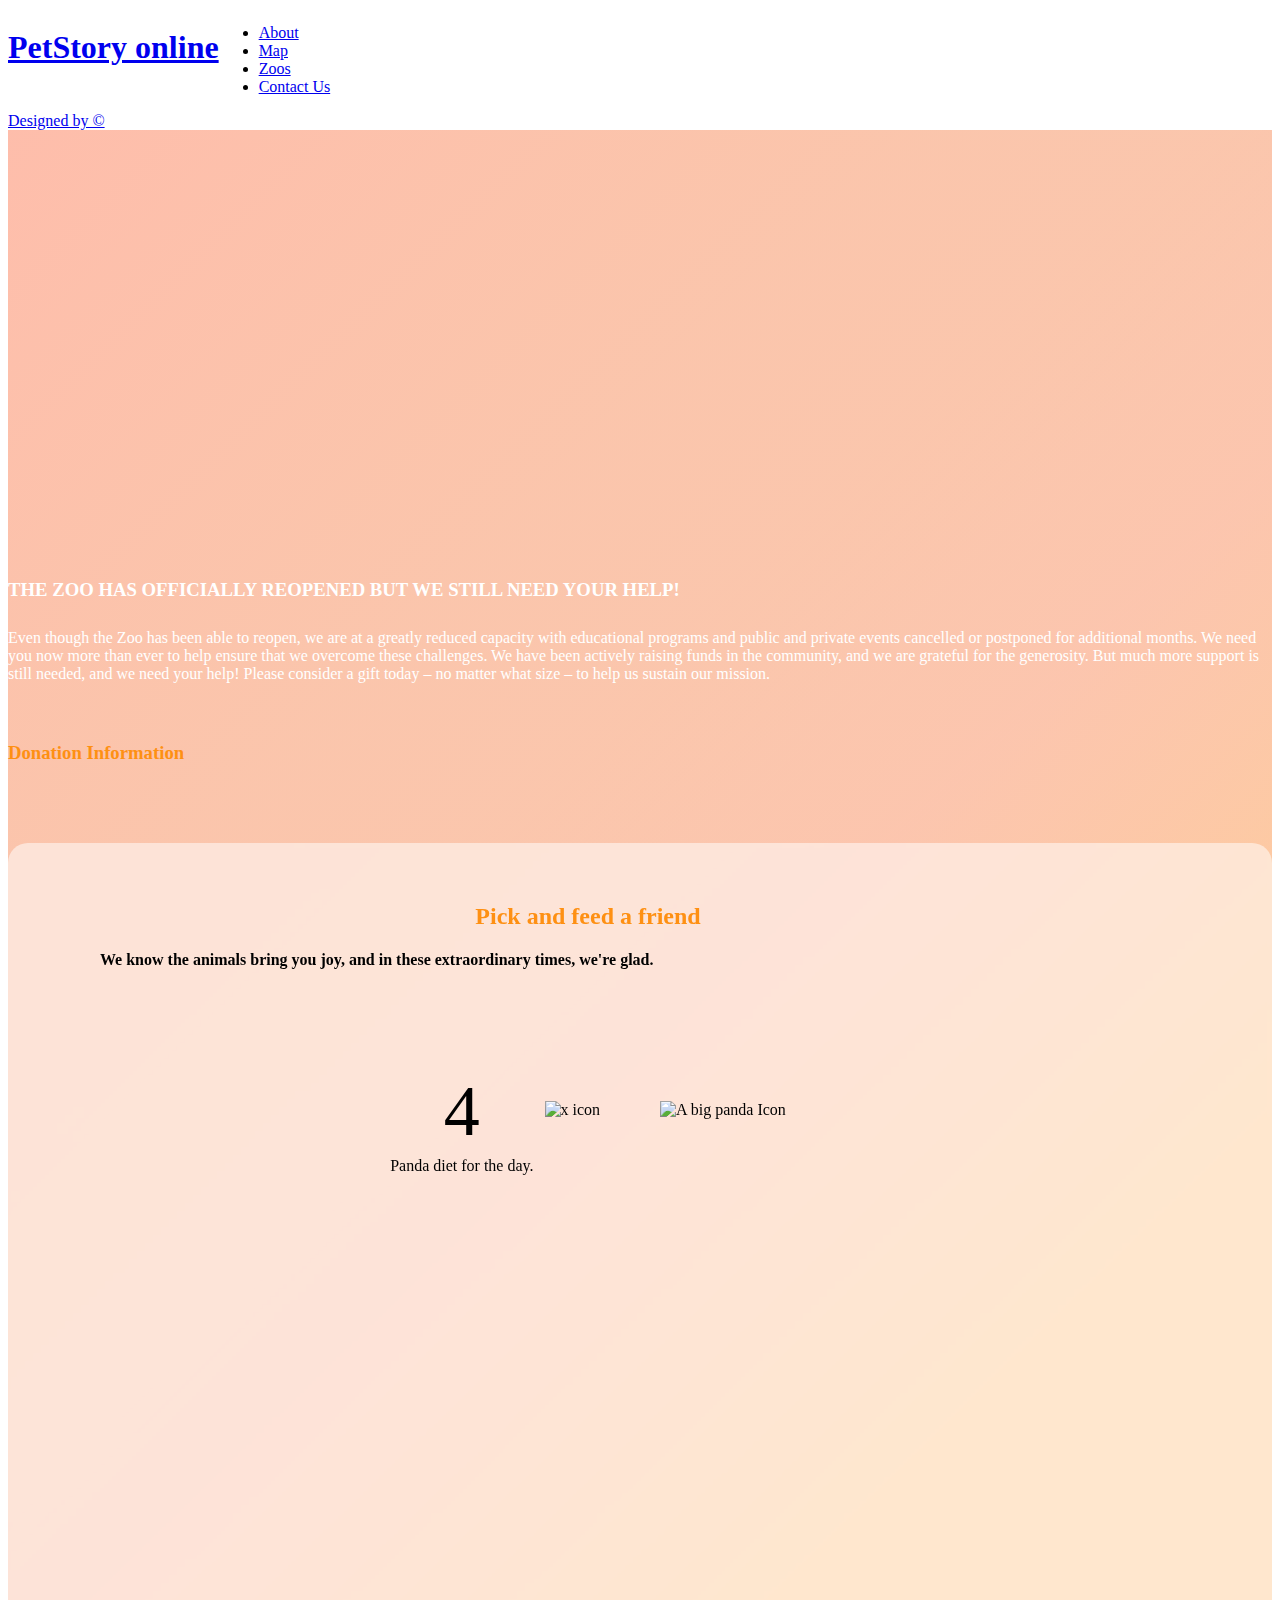
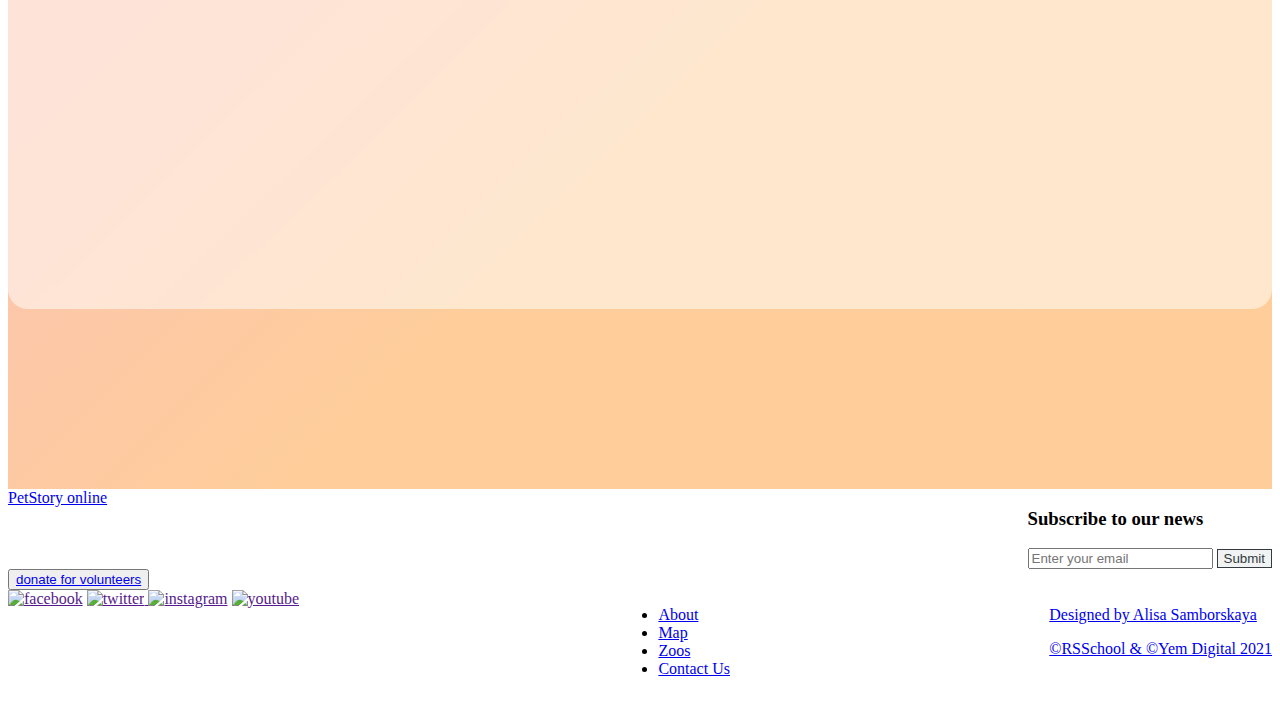
==== commit cbfb3e8a: "uptdate" ====
--- a/online-zoo/pages/donate/index.html
+++ b/online-zoo/pages/donate/index.html
@@ -1,569 +1,118 @@
 <!DOCTYPE html>
 <html lang="en">
-  <head>
-    <meta charset="UTF-8" />
-    <meta http-equiv="X-UA-Compatible" content="IE=edge" />
-    <meta name="viewport" content="width=device-width, initial-scale=1.0" />
-    <link rel="stylesheet" href="./style.css" />
-    <title>Document</title>
-  </head>
-  <body>
+
+<head>
+    <meta charset="UTF-8">
+    <meta http-equiv="X-UA-Compatible" content="IE=edge">
+    <meta name="viewport" content="width=device-width, initial-scale=1.0">
+    <link rel="shortcut icon" href="../../assets/icons/Vector (5).svg" type="image/x-icon">
+    <link rel="stylesheet" href="../../style.css">
+    <link rel="stylesheet" href="style.css">
+    <title>Online Zoo | Donate</title>
+</head>
+
+<body>
+    <!-- Header Starts Here -->
     <header>
-      <div class="logo-div">
-        <div class="logo" id="logo-anchor">
-          <h1 class="logo-inner">PetStory online</h1>
-          <img
-            class="bamboo-stick"
-            src="../../assets/icons/bamboo.png"
-            alt=""
-          />
+        <div class="container">
+            <div style="display: flex;">
+                <div class="logo">
+                    <a class="header_logo_link" href="../../index.html"> <h1>PetStory online</h1></a>
+                </div>
+                <nav>
+                    <ul class="navbar-links">
+                        <li><a class="nav-item" href="../../index.html">About</a></li>
+                        <li><a class="nav-item" href="#">Map</a></li>
+                        <li><a class="nav-item" href="#">Zoos</a></li>
+                        <li><a class="nav-item" href="#projects">Contact Us</a></li>
+                    </ul>
+                </nav>
+            </div>
+            <div class="designed-by">
+                <a class="header_designed"
+                    href="https://www.figma.com/file/jfEFwkXVj1WRq7sUHDr8os/PetStory-online?node-id=0%3A1"
+                    target="_blank"> Designed by ©</a>
+            </div>
         </div>
-      </div>
-      <nav>
-        <ul>
-          <li><a href="../main/index.html">About</a></li>
-          <li><a href="">Map</a></li>
-          <li><a href="">Zoos</a></li>
-          <li><a href="" class="highlighted">Donate</a></li>
-          <li><a href="">Contact us</a></li>
-        </ul>
-      </nav>
-      <div class="single">
-        <a
-          class="single-p"
-          href="https://www.figma.com/file/ypzT9idgAILaSRVRmDAJxn/online-zoo-3-weeks"
-          >Designed by <span>&copy</span></a
-        >
-      </div>
     </header>
+    <!-- Header Ends Here -->
+
+    <!-- Main Contents Starts Here -->
     <main>
-      <section>
-        <div class="panda-bg"></div>
-      </section>
-      <section>
-        <div class="friend">
-          <h2 id="special-heading">
-            THE ZOO HAS OFFICIALLY REOPENED BUT WE STILL NEED YOUR HELP!
-          </h2>
-          <p class="even">
-            Even though the Zoo has been able to reopen, we are at a greatly
-            reduced capacity with educational programs and public and private
-            events cancelled or postponed for additional months. We need you now
-            more than ever to help ensure that we overcome these challenges. We
-            have been actively raising funds in the community, and we are
-            grateful for the generosity. But much more support is still needed,
-            and we need your help! Please consider a gift today – no matter what
-            size – to help us sustain our mission.
-          </p>
-          <h3 class="donate-info">Donation Information</h3>
-          <div class="friends-inner">
-            <h2 class="pick">Pick and feed a friend</h2>
-            <h4 class="know">
-              We know the animals bring you joy, and in these extraordinary
-              times, we’re glad.
-            </h4>
-            <div class="panda-meal">
-              <div class="panda-diet">
-                <h6>4</h6>
-                <p>Panda diet for the day.</p>
-              </div>
-              <div class="multi-container">
-                <img class="multi" src="../../assets/icons/x_icon.png" alt="" />
-              </div>
-              <div class="panda-img-container">
-                <img
-                  class="panda-img"
-                  src="../../assets/images/panda_widget1.png"
-                  alt=""
-                  srcset=""
-                />
-              </div>
+        <section class="section1-bg" style="height: 390px;">
+        </section>
+
+        <section class="container">
+            <div class="content">
+                <h3>THE ZOO HAS OFFICIALLY REOPENED BUT WE STILL NEED YOUR HELP!</h3>
+                <p>Even though the Zoo has been able to reopen, we are at a greatly reduced capacity with educational programs and public and private events cancelled or postponed for additional months. We need you now more than ever to help ensure that we overcome these challenges. We have been actively raising funds in the community, and we are grateful for the generosity.  But much more support is still needed, and we need your help! Please consider a gift today – no matter what size – to help us sustain our mission.</p>
             </div>
-            <div class="money-bar">
-              <p class="money-bar-p">Amount</p>
-              <div class="line-container">
-                <!-- <div class="line-container-inner"> -->
-                <p class="line"></p>
-                <!-- </div> -->
-                <div class="button-prop-container">
-                  <div class="button-prop">
-                    <input
-                      type="radio"
-                      id="option"
-                      name="sameas"
-                      value="option"
-                    />
-                    <div id="outer-circle">
-                      <div id="inner-circle"></div>
-                      <div id="inner-circle2"></div>
-                      <div id="inner-circle3"></div>
-                      <div
-                        style="
-                          visibility: visible;
-                          position: absolute;
-                          top: 38px;
-                          left: -20px;
-                          width: 72px;
-                          height: 36px;
-                          font-family: inherit;
-                          display: flex;
-                        "
-                      >
-                        <span
-                          style="
-                            font-family: 'Trebuchet-Bold';
-                            font-size: 20px;
-                            margin: 5px 0 0 0;
-                          "
-                          >$</span
-                        >
-                        <p
-                          style="
-                            width: 60px;
-                            height: 36px;
-                            font-family: inherit;
-                            font-size: 26px;
-                          "
-                        >
-                          5000
-                        </p>
-                      </div>
+            <h3>Donation Information</h3>
+            <div class="pick-container">
+                <div class="wrapper">
+                    <h2>Pick and feed a friend</h2>
+                    <h4 class="subtitle">We know the animals bring you joy, and in these extraordinary times, we're glad.</h4>
+                <div class="panda-widget">
+                    <div style="text-align: center; margin-top: 54px;">
+                        <span class="no-of-pandas">4</span>
+                        <p>Panda diet for the day.</p>
                     </div>
-                  </div>
-                  <div class="button-prop">
-                    <input
-                      type="radio"
-                      id="option"
-                      name="sameas"
-                      value="option"
-                    />
-                    <div id="outer-circle">
-                      <div id="inner-circle"></div>
-                      <div id="inner-circle2"></div>
-                      <div id="inner-circle3"></div>
-                      <div
-                        style="
-                          visibility: visible;
-                          position: absolute;
-                          top: 38px;
-                          left: -20px;
-                          width: 72px;
-                          height: 36px;
-                          font-family: inherit;
-                          display: flex;
-                        "
-                      >
-                        <span
-                          style="
-                            font-family: 'Trebuchet-Bold';
-                            font-size: 20px;
-                            margin: 5px 0 0 0;
-                          "
-                          >$</span
-                        >
-                        <p
-                          style="
-                            width: 60px;
-                            height: 36px;
-                            font-family: inherit;
-                            font-size: 26px;
-                          "
-                        >
-                          2000
-                        </p>
-                      </div>
-                    </div>
-                  </div>
-                  <div class="button-prop">
-                    <input
-                      type="radio"
-                      id="option"
-                      name="sameas"
-                      value="option"
-                    />
-                    <div id="outer-circle">
-                      <div id="inner-circle"></div>
-                      <div id="inner-circle2"></div>
-                      <div id="inner-circle3"></div>
-                      <div
-                        style="
-                          visibility: visible;
-                          position: absolute;
-                          top: 38px;
-                          left: -20px;
-                          width: 72px;
-                          height: 36px;
-                          font-family: inherit;
-                          display: flex;
-                        "
-                      >
-                        <span
-                          style="
-                            font-family: 'Trebuchet-Bold';
-                            font-size: 20px;
-                            margin: 5px 0 0 0;
-                          "
-                          >$</span
-                        >
-                        <p
-                          style="
-                            width: 60px;
-                            height: 36px;
-                            font-family: inherit;
-                            font-size: 26px;
-                          "
-                        >
-                          1000
-                        </p>
-                      </div>
-                    </div>
-                  </div>
-                  <div class="button-prop">
-                    <input
-                      type="radio"
-                      id="option"
-                      name="sameas"
-                      value="option"
-                    />
-                    <div id="outer-circle">
-                      <div id="inner-circle"></div>
-                      <div id="inner-circle2"></div>
-                      <div id="inner-circle3"></div>
-                      <div
-                        style="
-                          visibility: visible;
-                          position: absolute;
-                          top: 38px;
-                          left: -20px;
-                          width: 72px;
-                          height: 36px;
-                          font-family: inherit;
-                          display: flex;
-                        "
-                      >
-                        <span
-                          style="
-                            font-family: 'Trebuchet-Bold';
-                            font-size: 20px;
-                            margin: 5px 0 0 0;
-                          "
-                          >$</span
-                        >
-                        <p
-                          style="
-                            width: 60px;
-                            height: 36px;
-                            font-family: inherit;
-                            font-size: 26px;
-                          "
-                        >
-                          500
-                        </p>
-                      </div>
-                    </div>
-                  </div>
-                  <div class="button-prop">
-                    <input
-                      type="radio"
-                      id="option"
-                      name="sameas"
-                      value="option"
-                    />
-                    <div id="outer-circle">
-                      <div id="inner-circle"></div>
-                      <div id="inner-circle2"></div>
-                      <div id="inner-circle3"></div>
-                      <div
-                        style="
-                          visibility: visible;
-                          position: absolute;
-                          top: 38px;
-                          left: -20px;
-                          width: 72px;
-                          height: 36px;
-                          font-family: inherit;
-                          display: flex;
-                        "
-                      >
-                        <span
-                          style="
-                            font-family: 'Trebuchet-Bold';
-                            font-size: 20px;
-                            margin: 5px 0 0 0;
-                          "
-                          >$</span
-                        >
-                        <p
-                          style="
-                            width: 60px;
-                            height: 36px;
-                            font-family: inherit;
-                            font-size: 26px;
-                          "
-                        >
-                          250
-                        </p>
-                      </div>
-                    </div>
-                  </div>
-                  <div class="button-prop">
-                    <input
-                      type="radio"
-                      id="option"
-                      name="sameas"
-                      value="option"
-                    />
-                    <div id="outer-circle">
-                      <div id="inner-circle"></div>
-                      <div id="inner-circle2"></div>
-                      <div id="inner-circle3"></div>
-                      <div
-                        style="
-                          visibility: visible;
-                          position: absolute;
-                          top: 38px;
-                          left: -20px;
-                          width: 72px;
-                          height: 36px;
-                          font-family: inherit;
-                          display: flex;
-                        "
-                      >
-                        <span
-                          style="
-                            font-family: 'Trebuchet-Bold';
-                            font-size: 20px;
-                            margin: 5px 0 0 0;
-                          "
-                          >$</span
-                        >
-                        <p
-                          style="
-                            width: 60px;
-                            height: 36px;
-                            font-family: inherit;
-                            font-size: 26px;
-                          "
-                        >
-                          100
-                        </p>
-                      </div>
-                    </div>
-                  </div>
-                  <div class="button-prop">
-                    <input
-                      type="radio"
-                      id="option"
-                      name="sameas"
-                      value="option"
-                    />
-                    <div id="outer-circle">
-                      <div id="inner-circle"></div>
-                      <div id="inner-circle2"></div>
-                      <div id="inner-circle3"></div>
-                      <div
-                        style="
-                          visibility: visible;
-                          position: absolute;
-                          top: 38px;
-                          left: -20px;
-                          width: 72px;
-                          height: 36px;
-                          font-family: inherit;
-                          display: flex;
-                        "
-                      >
-                        <span
-                          style="
-                            font-family: 'Trebuchet-Bold';
-                            font-size: 20px;
-                            margin: 5px 0 0 0;
-                          "
-                          >$</span
-                        >
-                        <p
-                          style="
-                            width: 60px;
-                            height: 36px;
-                            font-family: inherit;
-                            font-size: 26px;
-                          "
-                        >
-                          50
-                        </p>
-                      </div>
-                    </div>
-                  </div>
-                  <div class="button-prop">
-                    <input
-                      type="radio"
-                      id="option"
-                      name="sameas"
-                      value="option"
-                    />
-                    <div id="outer-circle">
-                      <div id="inner-circle"></div>
-                      <div id="inner-circle2"></div>
-                      <div id="inner-circle3"></div>
-                      <div
-                        style="
-                          visibility: visible;
-                          position: absolute;
-                          top: 38px;
-                          left: -20px;
-                          width: 72px;
-                          height: 36px;
-                          font-family: inherit;
-                          display: flex;
-                        "
-                      >
-                        <span
-                          style="
-                            font-family: 'Trebuchet-Bold';
-                            font-size: 20px;
-                            margin: 5px 0 0 0;
-                          "
-                          >$</span
-                        >
-                        <p
-                          style="
-                            width: 60px;
-                            height: 36px;
-                            font-family: inherit;
-                            font-size: 26px;
-                          "
-                        >
-                          25
-                        </p>
-                      </div>
-                    </div>
-                  </div>
+                    <img src="../../assets/icons/x_icon.svg" alt="x icon" class="x-icon">
+                    <img src="../../assets/icons/panda_widget1.svg" alt="A big panda Icon">
                 </div>
-              </div>
+                </div>
             </div>
-            <div class="money-input">
-              <div class="text-container">
-                <input type="number" placeholder="Another Amount" />
-                <span class="clearBtn">$</span>
-              </div>
+        </section>
+    </main>
+    <!-- Main Contents Ends Here -->
+
+    <!-- Footer Starts Here -->
+    <footer>
+        <div class="container">
+            <div class="content1" style="display: flex; justify-content: space-between;">
+                <div class="logo">
+                    <a class="header_logo_link" href="index.html">
+                        <div>PetStory online</div>
+                    </a>
+                </div>
+                <form>
+                    <h3 class="subtitle">Subscribe to our news</h3>
+                    <input type="email" placeholder="Enter your email" required>
+                    <input type="submit" value="Submit">
+
+                </form>
             </div>
-            <div class="line-container2">
-              <div class="button-prop-container2">
-                <div class="button-prop2-outer">
-                  <div class="button-prop2">
-                    <input
-                      type="radio"
-                      id="option"
-                      name="sameas2"
-                      value="option"
-                    />
-                    <div id="outer-circle2">
-                      <div id="inner-circle32"></div>
-                    </div>
-                  </div>
-                  <p class="pay-p">Monthly</p>
+            <div class="content2">
+                <button class="btn btn-square btn-dark">
+                    <a href="pages/donate/index.html">donate for volunteers</a>
+                </button>
+            </div>
+            <div class="content3" style="display: flex; justify-content: space-between;">
+                <div class="socials">
+                    <a href=""><img src="../../assets//icons/facebook.svg" alt="facebook"></a>
+                    <a href=""><img src="../../assets/icons/twitter.svg" alt="twitter"> </a>
+                    <a href=""><img src="../../assets/icons/instagram.svg" alt="instagram"></a>
+                    <a href=""><img src="../../assets/icons/youtube.svg" alt="youtube"></a>
                 </div>
-                <div class="button-prop2-outer">
-                  <div class="button-prop2">
-                    <input
-                      type="radio"
-                      id="option"
-                      name="sameas2"
-                      value="option"
-                      checked
-                    />
-                    <div id="outer-circle2">
-                      <div id="inner-circle32"></div>
-                    </div>
-                  </div>
-                  <p class="pay-p">Once</p>
+                <nav>
+                    <ul class="navbar-links">
+                        <li><a class="nav-item active" href="#">About</a></li>
+                        <li><a class="nav-item" href="#">Map</a></li>
+                        <li><a class="nav-item" href="#">Zoos</a></li>
+                        <li><a class="nav-item" href="#projects">Contact Us</a></li>
+                    </ul>
+                </nav>
+                <div class="designed-by">
+                    <p style="margin-bottom: 10px;"><a
+                            href="https://www.figma.com/file/jfEFwkXVj1WRq7sUHDr8os/PetStory-online?node-id=0%3A1"
+                            target="_blank"> Designed by Alisa Samborskaya</a></p>
+                    <p><a href="https://www.figma.com/file/jfEFwkXVj1WRq7sUHDr8os/PetStory-online?node-id=0%3A1"
+                            target="_blank">©RSSchool & ©Yem Digital 2021</a></p>
                 </div>
-              </div>
             </div>
-            <div class="feed-btn-div">
-              <button class="feed-btn">feed a friend now</button>
-            </div>
-            <p class="share">Share with your friends on social networks</p>
-          </div>
         </div>
-      </section>
-    </main>
-    <footer>
-      <div class="footer-main-container">
-        <div class="footer-container1">
-          <div class="footer-logo">
-            <a href="./index.html">
-              <img src="../../assets/icons/logo_footer.png" alt="" />
-            </a>
-          </div>
-          <div class="footer-btn">
-            <button id="donate-btn" class="watch-btn feed-back-btn">
-              Donate for volunteers
-            </button>
-          </div>
-          <div class="social-media-outer">
-            <div class="social-media">
-              <div class="social-media-item">
-                <button class="tiny-ellipse">
-                  <a class="social-media-anchor" href="">
-                    <img src="../../assets/icons/facebook.png" alt=""
-                  /></a>
-                </button>
-                <a class="social-media-anchor-add" href="">Facebook</a>
-              </div>
-              <div class="social-media-item">
-                <button class="tiny-ellipse">
-                  <a class="social-media-anchor" href="">
-                    <img src="../../assets/icons/tweeter.png" alt=""
-                  /></a></button
-                ><a class="social-media-anchor-add" href="">Twitter</a>
-              </div>
-              <div class="social-media-item">
-                <button class="tiny-ellipse">
-                  <a class="social-media-anchor" href=""
-                    ><img src="../../assets/icons/instagram.png" alt=""
-                  /></a></button
-                ><a class="social-media-anchor-add" href="">Instagram</a>
-              </div>
-              <div class="social-media-item">
-                <button class="tiny-ellipse">
-                  <a class="social-media-anchor" href=""
-                    ><img src="../../assets/icons/youtube.png" alt=""
-                  /></a></button
-                ><a class="social-media-anchor-add" href="">YouTube</a>
-              </div>
-            </div>
-          </div>
-        </div>
-        <div class="footer-container2">
-          <nav>
-            <ul>
-              <li><a href="">About</a></li>
-              <li><a href="">Map</a></li>
-              <li><a href="">Zoos</a></li>
-              <li><a href="">Contact us</a></li>
-            </ul>
-          </nav>
-        </div>
-        <div class="footer-container3">
-          <div class="search-bar">
-            <h4>Subscribe to our news</h4>
-            <input type="email" placeholder="Enter your email" />
-            <button>Submit</button>
-          </div>
-          <div class="author">
-            <a
-              href="https://www.figma.com/file/ypzT9idgAILaSRVRmDAJxn/online-zoo-3-weeks"
-              >Designed by Alisa Samborskaya</a
-            >
-            <a href="https://rs.school/" class="copyR"
-              >©RSSchool & ©Yem Digital 2021</a
-            >
-            <!-- <p class="copyR">©RSSchool & ©Yem Digital 2021</p> -->
-          </div>
-        </div>
-      </div>
     </footer>
-    <script src="./script.js"></script>
-  </body>
+    <!-- Footer Ends Here -->
+</body>
+
 </html>--- a/online-zoo/pages/donate/style.css
+++ b/online-zoo/pages/donate/style.css
@@ -1,1438 +1,74 @@
-@font-face {
-	font-family: "Roboto-200";
-	src: url('../../assets/fonts/Roboto-Thin.ttf');
-	font-weight: normal;
-	font-style: normal;
-}
-@font-face {
-	font-family: "Roboto-300";
-	src: url('../../assets/fonts/Roboto-Light.ttf');
-	font-weight: normal;
-	font-style: normal;
-}
-@font-face {
-	font-family: "Roboto-400";
-	src: url('../../assets/fonts/Roboto-Medium.ttf');
-	font-weight: normal;
-	font-style: normal;
+main {
+    background: linear-gradient(315.75deg, rgba(254, 210, 144, 0.7) 30.06%, #FEBDAB 100.95%, rgba(254, 210, 144, 0.7) 106.36%), linear-gradient(315.75deg, rgba(254, 189, 171, 0.74) 30.06%, rgba(243, 169, 248, 0.66) 50.74%, #E0D8F0 80.49%, #EAF7FE 127.9%, #EAF7FE 149.54%), linear-gradient(315.75deg, rgba(254, 189, 171, 0.74) 30.06%, rgba(243, 169, 248, 0.66) 50.74%, #E0D8F0 80.49%, #EAF7FE 127.9%, #EAF7FE 149.54%);
 }
 
-@font-face {
-	font-family: "Roboto-500";
-	src: url('../../assets/fonts/Roboto-Regular.ttf');
-	font-weight: normal;
-	font-style: normal;
+main .container {
+    padding: 40px 0 180px;
 }
 
-@font-face {
-	font-family: "Roboto-700";
-	src: url('../../assets/fonts/Roboto-Bold.ttf');
-	font-weight: normal;
-	font-style: normal;
-}
-@font-face {
-	font-family: "Trebuchet-Bold";
-	src: url('../../assets/fonts/TREBUCBD.ttf');
-	font-weight: normal;
-	font-style: normal;
+main .content {
+    color: #fff;
 }
 
-
-*{
-	margin: 0;
-    padding: 0;
-    box-sizing: border-box;
+main .content h3 {
+    padding-bottom: 10px;
 }
 
-body{
-    width: 1600px;
-    margin: auto;
-    overflow-x: hidden;
+main .content p {
+    font-weight: 500;
 }
 
-header{
-    height: 80px;
-    background: #000000;
-    width: 100%;
-    display: flex;
-    align-items: center;
-        font-family: "Roboto-500";
-    font-size: 16px;
-    font-weight: 500;
-    letter-spacing: 0.0em;
+main .content~h3 {
+    color: #FE9013;
+    padding: 40px 0 60px;
 }
 
-.logo-div{
-    /* flex: 0.91; */
-    width: 302px;
-    display: flex;
-    justify-content: flex-end;
+main .pick-container {
+    height: 964px;
+    background: rgba(255, 255, 255, 0.52);
+    backdrop-filter: blur(2px);
+    border-radius: 20px;
+    padding: 40px 92px 62px;
 }
 
-.bamboo-stick{
-    position: absolute;
-    top: 43%;
-    left: 9%;
+main .pick-container .wrapper {
+    width: 976px;
+    height: 862px;
 }
 
-.logo{
-    width: 82px;
-    height: 52px;
-    border: 1px solid #FFFFFF;
-    border-radius: 2px;
-    position: relative;
-    cursor: pointer;
+main .pick-container .wrapper h2 {
+    color: #FE9013;
+    text-align: center;
 }
 
-.logo-inner{
-    text-align: center;
-    line-height: 120%;
-    margin: 5px 0 0 5px;
-    letter-spacing: 0.05em;
-    font-family: "Roboto-200";
-    font-size: 18px;
-    width: 73px;
-    height: 45px;
-    color:#FFFFFF;
-}
-.logo-inner2{
-    text-align: center;
-    line-height: 120%;
-    margin: 5px 0 0 5px;
-    letter-spacing: 0.05em;
-    font-family: "Roboto-200";
-    font-size: 18px;
-    width: 73px;
-    height: 45px;
-    color:#FFFFFF;
-}
-
-
-.single{
-    /* flex: 1; */
-    width: 551px;
+main .wrapper .panda-widget {
+    margin-top: 60px;
     display: flex;
-    /* display: inline; */
-    justify-content: flex-end;
-    color: white;
-    /* border: 1px solid white; */
-
-}
-.single-p{
-    cursor: pointer;
-    width: 120px;
-    text-align: center;
-    color: #FFFFFF;
-    text-decoration: none;
-}
-
-.single-p:hover{
-    color: #F9804B;
-}
-
-nav ul li a:hover{
-    color: #F9804B;
-}
-nav{
-    padding-left: 63px;
-    /* border: 1px solid white; */
-    width: 535px;
-    /* flex: 2.9; */
-    background-color: #000000;
-    height: 80px;
-    color: #FFFFFF;
-    z-index: 7;
-    display: flex;
-    justify-content: flex-end;
-}
-
-ul{
-    width: 536px;
-    display: flex;
-    justify-content: space-between;
-    align-items: center;
-}
-
-nav ul li {
-    list-style-type: none;
-}
-
-nav ul li a{
-    color: #FFFFFF;
-    text-decoration: none;
-    cursor: pointer;
-}
-
-.highlighted{
-    color: #F9804B;
-}
-
-.panda-bg{
-    background-image: url('../../assets/images/panda_bg.png');
-    background-repeat: no-repeat;
-    background-position: center;
-    background-position-y: -4px;
-    height: 386px;
-}
-
-.ellipse-container{
-    width: 1275px;
-    height: 478px;
-    display: flex;
-    justify-content:flex-end;
-    align-items: flex-end;
-}
-
-.ellipse{
-    background-image: url('../../assets/images/Ellipse6.png');
-    width: 465px;
-    height: 465px;
-    background-position: center;
-    background-repeat: no-repeat;
-    background-size: cover;
-}
-
-
-#special-heading{
-    font-family: "Roboto-200";
-    font-style: normal;
-    font-weight: 700;
-    font-size: 35px;
-    letter-spacing: 0.05rem;
-    text-align: left;
-    text-transform: uppercase;
-    color: #FFFFFF;
-    width: 1160px;
-    margin: auto;
-    margin-top: 0;
-    /* border: 1px solid red; */
-}
-
-h2{
-    font-family: "Roboto-300";
-    font-size: 48px;
-    line-height: 58px;
-    letter-spacing: 0.01em;
-    text-align: left;
-}
-
-h6{
-    text-transform: uppercase;
-}
-
-.watch-btn-div{
-    width: 972px;
-    height: 190px;
-    margin: auto;
-    display: flex;
-    justify-content: flex-end;
-    align-items: center;
-}
-.watch-btn{
-    cursor: pointer;
-    letter-spacing: 1px;
-    float: right;
-    height: 55px;
-    width: 300px;
-    font-family: "Roboto-300";
-    font-weight: bolder;
-    font-size: 15px;
-    padding: 10px;
-    /* background-image:  linear-gradient(#F9804B, #FE9013); */
-    background-color:#FE9013;
-    color: #FFFFFF;
-    text-align: center;
-    text-transform: uppercase;
-    font-size: 15px;
-    line-height: 140%;
-    border-radius: 25px;
-    border: none;
-}
-
-.watch-btn:hover{
-    background-color:#F9804B;
-}
-
-.wild-world{
-    display: flex;
-    align-items: center;
-    justify-content: flex-end;
-}
-
-.wild-world-inner{
-    display: flex;
-    justify-content: space-evenly;
-    align-items: flex-end;
-    width: 1190px;
-    height: 450px;
-}
-
-.man{
-    height: 403px;
-    width: 609px;
-}
-
-.flowers{
-    max-height: 605px;
-    max-width: 293px;
-}
-
-.wild-world-txt{
-    display: flex;
-    justify-content: flex-end;
-    width: 552px;
-    height: 403px;
-}
-
-
-.wild-world-txt-inner{
-    display: flex;
-    flex-direction: column;
-    width: 473px;
-    height: 403px;
-}
-
-h4{
-    text-align: left;
-    height: 42px;
-    width: 465px;
-    font-family: "Roboto-300";
-    font-size: 24px;
-    line-height: 21px;
-    letter-spacing: 0em;
-    text-align: left;
-    color:#333B41;
-}
-
-.founded{
-    height: 42px;
-    width: 465px;
-    font-family: "Roboto-500";
-    font-size: 16px;
-    font-weight: 400;
-    line-height: 22px;
-    letter-spacing: 0em;
-    text-align: left;
-    color:#333B41;
-}
-
-.text-story{
-    display: flex;
-    flex-direction: column;
-    width: 100%;
-    height: 100%;
-}
-
-.marker-one{
-    flex: 0.67;
-    display: flex;
-    flex-direction: column;
-    justify-content: center;
-}
-
-.marker-two{
-    display: flex;
-    flex-direction: column;
-    justify-content: center;
-    flex: 0.8;
-}
-
-.marker-three{
-    flex: 0.87;
-}
-
-.round-btn{
-    width: 62px;
-    height: 62px;
-    /* background-image:  linear-gradient(#F9804B, #FE9013); */
-    background-color: #FE9013;
-    border-radius: 50%;
-    border: none;
-    cursor: pointer;
-}
-
-.round-btn:hover {
-    background-color: #F9804B;
-}
-
-
-.gvimra{
-    align-self: flex-end;
-}
-.catalog-container{
-    display: flex;
-    justify-content: space-between;
-    position: relative;
-    border-radius: 0px;
-    height: 1210px;
-    width: 100%;
-    margin: auto;
-}
-
-.catalog-outer{
-    position: absolute;
-    top: 72px;
-    left: 0;
-    display: flex;
-    flex-direction: column;
-    align-items: center;
-    height: 1038px;
-    width: 100%;
-}
-.arrow-left{
-    margin-right: 20px ;
-    display: flex;
-    justify-content: flex-end;
-    height: 72px;
-    flex: 0.35;
-    cursor: pointer;
-}
-.arrow-right{
-    margin-left: 20px ;
-    display: flex;
-    justify-content: flex-start;
-    height: 72px;
-    flex: 0.35;
-    cursor: pointer;
-}
-.catalog-inner{
-    height: 1000px;
-    width: 100%;
-    margin: auto;
-    display: flex;
-    justify-content: space-between;
     justify-content: center;
     align-items: center;
 }
 
-.catalog-grid-outer{
-    flex: 1;
-    display: flex;
-    flex-direction: column;
-    align-items: center;
+main .pick-container .wrapper .panda-widget .no-of-pandas {
+    font-weight: 500;
+    font-size: 72px;
+    line-height: 80%;
+    text-align: center;
+    text-transform: uppercase;
+    color: #000;
 }
 
-.catalog-grid{
-    height: 880px;
-    width: 1160px;
-    justify-self: flex-start;
-    display: grid;
-    grid-template-columns: repeat(3, 1fr);
-    gap: 25px;
-    row-gap: 10px;
+main .pick-container .wrapper .panda-widget .x-icon {
+    margin-left: 11px;
+    margin-right: 60px;
 }
 
-.grid-card{
-    border: 1px solid #FE9013;
-    height: 426px;
-    width: 368px;
-    border-radius: 5px;
-    position: relative;
+input[type='submit'] {
+    background: #F1F3F2 !important;
+    color: #333B41 !important;
+    border: 1px solid #333B41 !important;
 }
 
-.grid-card img{
-    position: relative;
-    border-radius: 5px;
-    -webkit-filter: brightness(100%);
-	-moz-filter: brightness(100%);
-	-o-filter: brightness(100%);
-	-ms-filter: brightness(100%);
-	filter: brightness(100%);
-}
-.grass{
-    margin-top: 5px;
-    height: 37px;
-    width: 33px;
-}
-
-.catalog-legend{
-    display: flex;
-    width: 100%;
-
-}
-
-.catalog-legend-inner{
-    width: 322px;
-    padding: 6px 0 0 18px;
-}
-
-.catalog-legend-inner h6{
-    font-family: "Roboto-500";
-    font-size: 16px;
-    width: 322px;
-}
-.catalog-legend-inner p{
-    font-family: "Roboto-300";
-    font-size: 15px;
-    width: 322px;
-}
-
-.btn-catalog{
-    margin-top: 46px;
-    letter-spacing: 0.05em;
-    text-align: center;
-}
-
-.dragon-flower{
-    align-self: flex-end;
-}
-
-.friend{
-    background-image: linear-gradient(
-        315.75deg,
-        rgba(254, 210, 144, 0.7) 30.06%,
-        #febdab 100.95%,
-        rgba(254, 210, 144, 0.7) 106.36%
-      ),
-      linear-gradient(
-        315.75deg,
-        rgba(254, 189, 171, 0.74) 30.06%,
-        rgba(243, 169, 248, 0.66) 50.74%,
-        #e0d8f0 80.49%,
-        #eaf7fe 127.9%,
-        #eaf7fe 149.54%
-      ),
-      linear-gradient(
-        315.75deg,
-        rgba(254, 189, 171, 0.74) 30.06%,
-        rgba(243, 169, 248, 0.66) 50.74%,
-        #e0d8f0 80.49%,
-        #eaf7fe 127.9%,
-        #eaf7fe 149.54%
-      );
-    height: 1482px;
-    width: 1600px;
-    /* margin: auto; */
-    padding: 35px 0 0 0;
-}
-
-.friends-inner{
-    margin: auto;
-    margin-top: 28px;
-    height: 964px;
-    width: 1160px;
-    background: rgba(253, 253, 255, 0.52);
-    backdrop-filter: blur(2px);
-    border-radius: 20px;
-    /* opacity: 0.8; */
-    padding: 30px;
-    /* border: 2px solid red; */
-}
-
-.pick{
-    display: flex;
-    align-items: flex-start;
-    color:#FE9013;
-    text-align: center;
-    width: 478px;
-    height: 58px;
-    margin: auto;
-    margin-top: 8px;
-
-}
-
-.know{
-    height: 29px;
-    width: 1095px;
-    font-size: 24px;
-    letter-spacing: 0.006em;
-    width: 975px;
-    height: 29px;
-    text-align: left;
-    margin: auto;
-    margin-top: 25px;
-    color:#333B41;
-}
-
-.covid{
-    font-family: "Roboto-500";
-    font-size: 16px;
-    text-align: center;
-    width: 100%;
-    margin: 38px 0 0 21px;
-    letter-spacing: 0.006em;
-    background:  linear-gradient(#FEBDAB 100% , #FED290 70%);
-    -webkit-background-clip: text;
-    -webkit-text-fill-color: transparent;
-    background-clip: text;
-}
-
-.even{
-    font-family: "Roboto-500";
-    font-size: 16px;
-    /* text-align: center; */
-    line-height: 23px;
-    letter-spacing: 0.0045rem;
-    color: #FFFFFF;
-    height: 94px;
-    width: 1160px;
-    margin: auto;
-    margin-top: 2px;
-    /* letter-spacing: 0.01rem; */
-}
-
-.undeline{
-    text-decoration: underline #F9804B;
-    text-underline-offset: 5px;
-    cursor: pointer;
-}
-.donate-info{
-    font-family: "Roboto-300";
-    font-size: 36px;
-    text-align: left;
-    width: 409px;
-    height: 77px;
-    margin: auto;
-    margin: 45px 0 0 220px;
-    letter-spacing: 0.006em;
-    color: #F9804B;
-}
-
-
-.trio{
-    display: flex;
-    width: 762px;
-    margin: auto;
-    margin-top: 38px;
-    justify-content: space-between;
-
-}
-
-.trio-card{
-    height: 168px;
-    width: 168px;
-    border-radius: 5px;
-    border: 1px solid #F9804B;
-    display: flex;
-    justify-content: center;
-    align-items: center;
-    background-color: #FFFFFF;
-}
-
-.trio-vector{
-    margin: 60px 0 0 0;
-}
-
-.trio-card-outer p{
-    margin-top: 28px;
-    font-family: "Roboto-400";
-    line-height: 22px;
-    height: 46px;
-    width: 168px;
-    background:  linear-gradient(#FEBDAB 100% , #FED290 70%);
-    -webkit-background-clip: text;
-    -webkit-text-fill-color: transparent;
-    background-clip: text;
-}
-.feed-btn-div{
-    width: 300px;
-    height: 110px;
-    display: flex;
-    justify-content: flex-start;
-    align-items: center;
-    margin: auto;
-}
-.feed-btn{
-    cursor: pointer;
-    letter-spacing: 0.05em;
-    float: right;
-    height: 55px;
-    width: 298px;
-    font-family: "Roboto-300";
-    font-weight: bolder;
-    font-size: 15px;
-    padding: 10px;
-    /* background-image:  linear-gradient(#F9804B, #FE9013); */
-    background-color:#FE9013;
-    color: #FFFFFF;
-    text-align: center;
-    text-transform: uppercase;
-    font-size: 15px;
-    line-height: 140%;
-    border-radius: 25px;
-    border: none;
-
-}
-
-.feed-btn:hover {
-    background-color:#F9804B;
-}
-
-.testimonial-title{
-    letter-spacing: 0.015em;
-    text-transform: capitalize;
-    font-family: "Roboto-300";
-    font-size: 36px;
-    color:#333B41;
-    text-align: center;
-    width: 463px;
-    height: 58px;
-    margin: auto;
-    margin-top: 145px;
-}
-.testimonials-main-container{
-    width: 100%;
-    height: 775px;
-}
-.testimonials-container{
-    background-color: #FFFFFF;
-    width: 1164px;
-    height: 390px;
-    display: flex;
-    justify-content: space-between;
-    margin: auto;
-    margin-top: 32px;
-}
-
-
-.testimonials-item{
-    border-radius: 20px;
-    padding: 10px;
-    background-color: lightgrey;
-    height: 391px;
-    width: 268px;
-    overflow-y: hidden;
-    border: 1px solid orange;
-    background: #F1F3F2;
-    border-radius: 20px;
-    background: linear-gradient(#f8f9fa, #f8f9fa) padding-box,
-    linear-gradient(to right, #f3a1ff, #fed290) border-box;
-    border: 2px solid transparent;
-}
-
-.testimonials-item-container{
-    margin: 3px 0 0 5px;
-    display: flex;
-}
-
-.testimonials-item-container img{
-    height: 37px;
-    width: 37px;
-}
-
-.outer-subtitle{
-    margin: 1px 0 0 12px;
-    display: flex;
-    flex-direction: column;
-}
-
-.outer-subtitle h6{
-    text-transform: capitalize;
-    color: #000000;
-    font-family: "Roboto-300";
-    font-size: 16px;
-    width: 150px;
-}
-.subtitle{
-    margin: 2px 0 0 0;
-    font-family: 'Roboto-300';
-    font-size: 15px;
-    color: #BDBDBD;
-    width: 168px;
-    display: flex;
-    justify-content: space-between;
-}
-
-.test-txt{
-    margin: 10px 0 0 6px;
-    font-family: "Roboto-300";
-    font-size: 15px;
-    line-height: 18px;
-    letter-spacing: 0em;
-    color: gray;
-    height: 307px;
-    overflow-y: hidden;
-    width: 237px;
-}
-
-.testimonial-card{
-    height: 391px;
-    width: 268px;
-    border-radius: 20px;
-}
-
-.gauge-btn{
-    margin: 21px 0 0 50px;
-    border-top-left-radius: 5px;
-    border-bottom-left-radius: 5px;
-    border: 1px solid orange;
-     width: 113px;
-     height: 7px;
-     display: block;
-     background-color: orange;
-}
-.gauge-btn2{
-    margin: 21px 0 0 0;
-    border-top-right-radius: 5px;
-    border-bottom-right-radius: 5px;
-    border: 1px solid orange;
-     width: 486px;
-     height: 7px;
-     display: block;
-     background-color: #F5F7F6;
-}
-
-.gauge{
-    display: flex;
-    margin: auto;
-    width: 700px;
-    height: 50px;
-}
-
-
-.feed-back-btn-div{
-    display: flex;
-    justify-content: flex-start;
-    width: 736px;
-    height: 75px;
-}
-
-.feed-back-btn{
-    margin: auto;
-    letter-spacing: 0.05em;
-    border-radius: 5px;
-}
-
-.leaf-feedback-container{
-    display: flex;
-}
-
-.leaf{
-    display: flex;
-    justify-content: flex-end;
-    align-items: flex-end;
-    width: 862px;
-    height: 378px;
-    z-index: -1;
-}
-
-footer{
-    height: 443px;
-    background-color: #000000;
-    width: 100%;
-    margin: auto;
-    padding: 40px;
-}
-
-.footer-main-container{
-    height: 443px;
-    display: flex;
-    justify-content: center;
-    width: 100%;
-    margin: auto;
-}
-.tiny-ellipse{
-    background: rgba(196, 196, 196, 0.5);
-    min-width: 30px;
-    min-height: 30px;
-    max-width: 30px;
-    max-height: 30px;
-    border-radius: 50%;
-}
-
-button img{
-    padding-top: 4px;
-}
-
-.search-bar{
-    margin: 5px 0 0 35px;
-    height: 95px;
-    color: #FFFFFF;
-}
-.search-bar input{
-    padding: 5px;
-    color: #FFFFFF;
-    border-radius: 2px;
-}
-
-.search-bar h4{
-    font-family: "Roboto-200";
-    letter-spacing: 0.01em;
-    color: #FFFFFF;
-}
-.search-bar button{
-    color: #000000;
-    font-family: "Roboto-300";
-    height: 44px;
-    width: 129px;
-    border-radius: 5px;
-    cursor: pointer;
-}
-
-div input{
-    border: 1px solid #F9804B;
-    background-color: #000000;
-    height: 42px;
-    width: 228px;
-    font-family: "Roboto-400";
-    font-size: 16px;
-    color: #FFFFFF;
-    margin-right: 5px;
-}
-
-.author{
-    color: #FFFFFF;
-    margin: 202px 0 0 172px;
-}
-.author a, .author p {
-    font-family: "Roboto-200";
-    font-size: 16px;
-    height: 21px;
-    width: 250px;
-    line-height: 130%;
-    color: #FFFFFF;
-    text-decoration: none;
-}
-
-.author a:hover{
-    color:#F9804B;
-}
-
-.copyR{
-    display: block;
-    margin: 10px 0 0 0;
-}
-.social-media-outer{
-    display: flex;
-    flex-direction: column;
-    align-items: flex-end;
-}
-.social-media{
-    width: 302px;
-}
-
-.social-media-item{
-    display: flex;
-    color: #FFFFFF;
-    margin-top: 6px;
-}
-
-.social-media-anchor{
-    text-decoration: none;
-    color: #FFFFFF;
-    font-family: "Roboto-300";
-    font-size: 16px;
-}
-
-.social-media-anchor-add{
-    text-decoration: none;
-    color: #FFFFFF;
-    font-family: "Roboto-300";
-    font-size: 16px;
-    margin: 10px 0 0 10px;
-}
-
-
-.tiny-ellipse span{
-    color: #FFFFFF;
-}
-
-.footer-container1{
-    width: 515px;
-    display: flex;
-    flex-direction: column;
-    /* justify-content: space-around; */
-    height:90%;
-    /* border: 1px solid yellowgreen; */
-}
-
-.footer-logo{
-    width: 120px;
-
-    align-self: center;
-    display: flex;
-    justify-content: flex-start;
-}
-.footer-btn{
-    margin: 68px 0 0 0;
-    height: 90px;
-    width: 300px;
-    align-self: flex-end;
-}
-.footer-btn button{
-    width: 300px;
-}
-.footer-container2{
-    width: 469px;
-    display: flex;
-    flex-direction: column;
-    height:90%;
-}
-.footer-container3{
-    width: 617px;
-    display: flex;
-    flex-direction: column;
-    height:90%;
-}
-
-.footer-container2 nav{
-    margin: 317px 0 0 35px;
-    height: 50px;
-    width: 430px;
-}
-
-.footer-container2 nav ul li a{
-    text-decoration: none;
-    color: #FFFFFF;
-    font-family: "Roboto-300";
-    font-size: 16px;
-    cursor: pointer;
-}
-
-.footer-container2 nav ul li a:hover{
-    color: #F9804B;
-}
-
-/* DONATE */
-
-.money-bar{
-    margin: 50px 0 0 0;
-}
-.panda-meal{
-    width: 550px;
-    height: 300px;
-    margin: auto;
-    display: flex;
-    justify-content: space-evenly;
-    align-items: center;
-}
-
-.panda-diet{
-    height: 200px;
-    display: flex;
-    flex-direction: column;
-    justify-content: flex-end;
-    align-items: center;
-}
-
-.panda-diet h6{
-    font-family: "Roboto-500";
-    font-size: 72px;
-}
-
-.panda-diet p{
-    font-family: "Roboto-400";
-    font-size: 16px;
-}
-
-.multi{
-    height: 14px;
-    width: 14px;
-}
-
-.multi-container{
-    width: 70px;
-    height: 100px;
-    display: flex;
-    align-items: flex-end;
-}
-
-.panda-img-container{
-    align-self: flex-end;
-    width: 300px;
-    height: 242px;
-}
-
-.money-input{
-    margin: auto;
-    margin-top: 100px;
-    width: 268px;
-    height: 54px;
-}
-
-.text-container {
-    display: inline-block;
-    position: relative;
-    overflow: hidden;
-  }
-
-  .text-container input{
-    color: #929699;
-    background-color: transparent;
-    border: 1px solid #929699;
-    height: 54px;
-    width: 268px;
-    border-radius: 2px;
-  }
-  .clearBtn {
-    background-color: transparent;
-    color: #929699;
-    position: absolute;
-    top: 15px;
-    right: 15px;
-    transition: right 0.2s;
-    font-family: "Trebuchet-Bold";
-  }
-
-  .two-radio{
-    display: flex;
-    width: 253px;
-    /* border: 1px solid red; */
-    height: 50px;
-    justify-content: space-between;
-    margin: auto;
-    padding: 15px 35px 0 20px;
-    margin-bottom: 0;
-  }
-
-  .button-prop-subscription {
-    position: relative;
-    /* margin: 10px 0 0 120px; */
-    margin: 10px 0 0 0;
-    height: 16px;
-    width: 16px;
-    background-color: transparent;
-    border: 1px solid #F9804B;
-    border-radius: 50%;
-  }
-
-  .button-prop-subscription input {
-    position: absolute;
-    top: -20px;
-    left: -30px;
-    right: 0;
-    bottom: 0;
-    border-radius: 10px;
-    width: 80px;
-    height: 88px;
-  }
-
-  .button-prop-subscription input[type="radio"] {
-    opacity: 0.011;
-    z-index: 100;
-    cursor: pointer;
-    border-radius: 10px;
-  }
-
-  .button-prop-subscription input[type="radio"]:checked + #outer-circle-subscription {
-    visibility: visible;
-    color: #FE9013;
-  }
-
-
-  #outer-circle-subscription{
-    font-family: "Roboto-400";
-    color:#333B41;
-    visibility: hidden;
-    background: transparent;
-    border-radius: 50%;
-    height: 20px;
-    width: 20px;
-    position: relative;
-    bottom: 50%;
-    right: 50%;
-  }
-
-  #inner-circle3-subscription{
-    position: absolute;
-    border-radius: 50%;
-    height: 9px;
-    width: 9px;
-    top: 62%;
-    left: 62%;
-    margin: -3px 0px 0px -3px;
-    background-color: #F9804B;
-  }
-
-  .two-radio-input{
-    position: relative;
-    /* border: 1px solid red; */
-    width: 16px;
-    height: 16px;
-    background-color: transparent;
-    /* border-color: #F9804B; */
-    border-radius: 50%;
-  }
-
-  .two-radio-input p{
-    background-color: red;
-    width: 16px;
-    height: 16px;
-    border-radius: 50%;
-  }
-
-  .radio-outer{
-    display: flex;
-  }
-
-  .subscription-p{
-    margin: 8px 0 0 12px;
-  }
-
-  .share{
-    height: 22px;
-    width: 305px;
-    margin: auto;
-    font: 16px;
-    color:#333B41;
-    font-family: "Roboto-400";
-  }
-
- .money-bar-p{
-    margin: 0 0 0 66px;
-    font-family: "Roboto-400";
-    font-size: 16px;
-}
-
-.line-container-inner{
-    /* margin-top: -14px; */
-    height: 27px;
-    width: 976px;
-    background-color: #404950;
-    /* display: flex;
-    flex-direction: column; */
-  }
-.line{
-    height: 3px;
-    width: 915px;
-    /* margin-top: 29px; */
-    margin: 11px 0 0 25px;
-    background-color:#72828E;
-    /* margin: auto; */
-  }
-  .line-container{
-    /* margin: 29px 0 0 120px; */
-    margin: 18px 0 0 62px;
-    position: relative;
-    height: 27px;
-    width: 976px;
-    border: 1px solid #404950;
-    background-color: #404950;
-  }
-
-.button-prop-container {
-    position: absolute;
-    top: -2px;
-    left: 0;
-    margin-left: 25px;
-    width: 920px;
-    height: 600px;
-    /* width: fit-content; */
-    display: flex;
-    justify-content: space-between;
-    /* border: 2px solid green; */
-  }
-
-  .button-prop {
-    position: relative;
-    /* margin: 10px 0 0 120px; */
-    margin: 10px 0 0 0;
-    height: 10px;
-    width: 10px;
-    background-color: yellow;
-    border-radius: 50%;
-  }
-
-  .button-prop input {
-    position: absolute;
-    top: -20px;
-    left: -30px;
-    right: 0;
-    bottom: 0;
-    background-color: red;
-    border-radius: 10px;
-    outline: 2px solid pink;
-    width: 80px;
-    height: 88px;
-  }
-
-
-  .button-prop input[type="radio"] {
-    opacity: 0.011;
-    z-index: 100;
-    cursor: pointer;
-    border-radius: 10px;
-    outline: 2px solid pink;
-    border: solid red 1px;
-
-  }
-
-  .button-prop input[type="radio"]:checked + #outer-circle {
-    visibility: visible;
-    color: #FE9013;
-  }
-  .button-prop input[type="radio"]:hover + #outer-circle {
-    visibility: visible;
-    color: #FE9013;
-  }
-
-
-  .button-prop:hover {
-    color: silver;
-    cursor: pointer;
-  }
-
-.circle-container{
-    width: 200px;
-    margin: 0  20px 200px 300px ;
-    border: solid red 1px;
-}
-
-  #outer-circle {
-    font-family: "Roboto-400";
-    color:#333B41;
-    visibility: hidden;
-    background: transparent;
-    border-radius: 50%;
-    height: 20px;
-    width: 20px;
-    position: relative;
-    bottom: 50%;
-    right: 50%;
-  }
-
-  #inner-circle {
-    position: absolute;
-    background: transparent;
-    border-radius: 50%;
-    height: 36px;
-    width: 36px;
-    top: 50%;
-    left: 50%;
-    margin: -18px 0px 0px -18px;
-    outline: 2px solid #F9804B;
-  }
-
-  #inner-circle2{
-    position: absolute;
-    background: transparent;
-    border-radius: 50%;
-    height: 20px;
-    width: 20px;
-    top: 50%;
-    left: 50%;
-    margin: -10px 0px 0px -10px;
-    outline: 2px solid #F9804B;
-  }
-
-  #inner-circle3{
-    position: absolute;
-    background: transparent;
-    border-radius: 50%;
-    height: 10px;
-    width: 10px;
-    top: 50%;
-    left: 50%;
-    margin: -5px 0px 0px -5px;
-    background-color: yellow;
-  }
-
-  /* MUTUALLY EXCLUSIVE RADIO BUTTONS */
-
-  .line-container2{
-      /* margin: 29px 0 0 120px; */
-      /* margin: 18px 0 0 62px; */
-
-      position: relative;
-      height: 22px;
-      width: 232px;
-      /* border: 1px solid #404950; */
-      background-color: transparent;
-      margin: auto;
-      margin-top: 26px;
-  }
-
-  .button-prop-container2{
-    position: absolute;
-    /* top: -2px;
-    left: 0;
-    margin-left: 25px; */
-    width: 207px;
-    height: 22px;
-    margin: auto;
-    /* width: fit-content; */
-    display: flex;
-    justify-content: space-between;
-    /* border: 2px solid green; */
-  }
-
-  .button-prop2 {
-    position: relative;
-    /* margin: 10px 0 0 0; */
-    height: 16px;
-    width: 16px;
-    /* height: 10px;
-    width: 10px; */
-    background-color: transparent;
-    border: 1px solid #F9804B;
-    border-radius: 50%;
-  }
-
-  .button-prop2 input {
-    position: absolute;
-    /* top: -20px;
-    left: -30px; */
-    /* right: 0;
-    bottom: 0; */
-    /* background-color: red;
-    border-radius: 10px;
-    outline: 2px solid pink; */
-    width: 80px;
-    height: 88px;
-  }
-
-
-  .button-prop2 input[type="radio"] {
-    opacity: 0.011;
-    z-index: 100;
-    cursor: pointer;
-    border-radius: 10px;
-    outline: 2px solid pink;
-    border: solid red 1px;
-
-  }
-
-  .button-prop2 input[type="radio"]:checked + #outer-circle2 {
-    visibility: visible;
-    color: #FE9013;
-  }
-
-
-  .button-prop2:hover {
-    color: silver;
-    cursor: pointer;
-  }
-
-  #outer-circle2{
-    font-family: "Roboto-400";
-    color:#333B41;
-    visibility: hidden;
-    background: transparent;
-    border-radius: 50%;
-    height: 20px;
-    width: 20px;
-    position: relative;
-    bottom: 50%;
-    right: 50%;
-
-  }
-  #inner-circle32{
-    position: absolute;
-    background: transparent;
-    border-radius: 50%;
-    height: 16px;
-    width: 16px;
-    top: 70%;
-    left: 70%;
-    margin: -8px 0px 0px -8px;
-    background-color: green;
-  }
-
-  .pay-p{
-    color: #333B41;
-    margin-left: 10px;
-    font-size: 16px;
-    font-family: "Roboto-400";
-    /* display: flex;
-    justify-content: flex-start; */
-    /* border: 1px solid red;
-    justify-self: flex-start */
-  }
-
-  .button-prop2-outer{
-    display: flex;
-    justify-content: flex-end;
-    /* border: 1px solid red; */
-    height: 50px;
-    width: 95px;
-  }+input[type="submit"]:hover {
+    background: linear-gradient(113.96deg, #FE9013 1.49%, #F9804B 101.44%) !important;
+    color: #f1f3f2 !important;
+}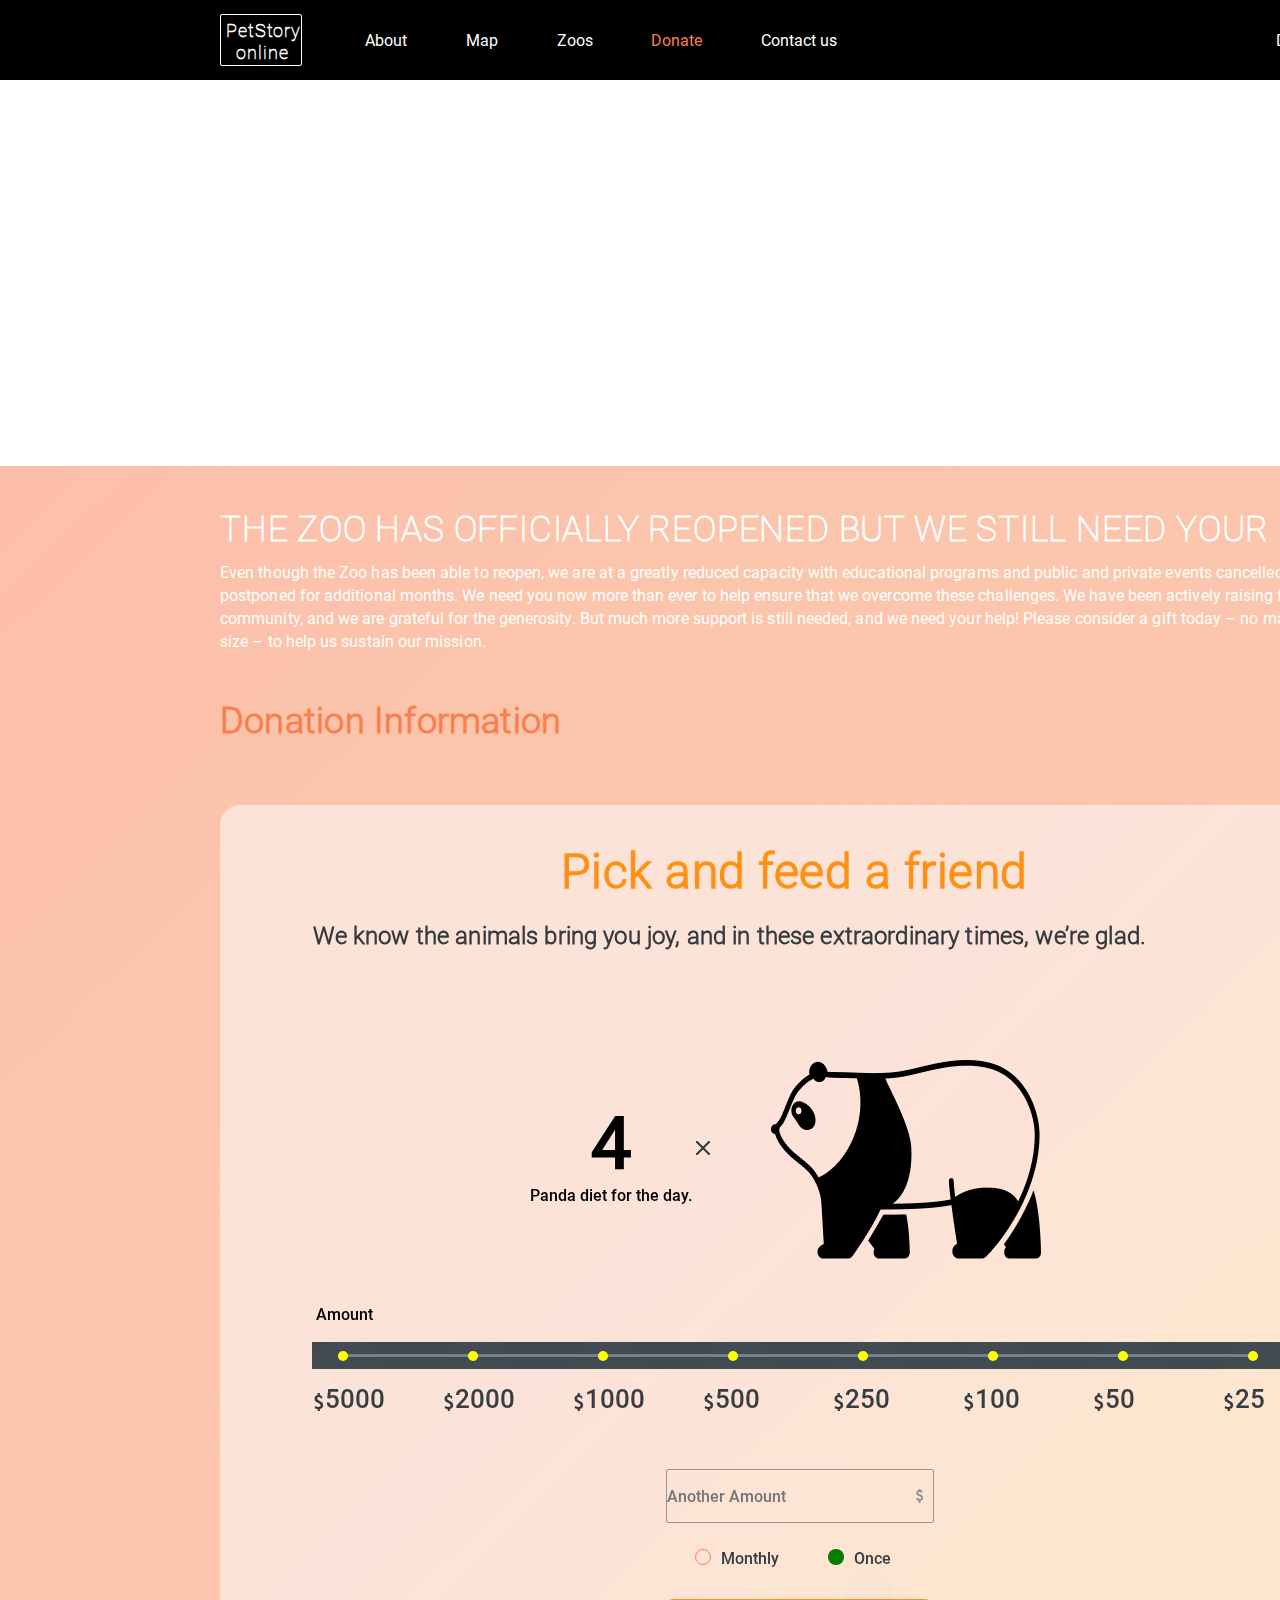
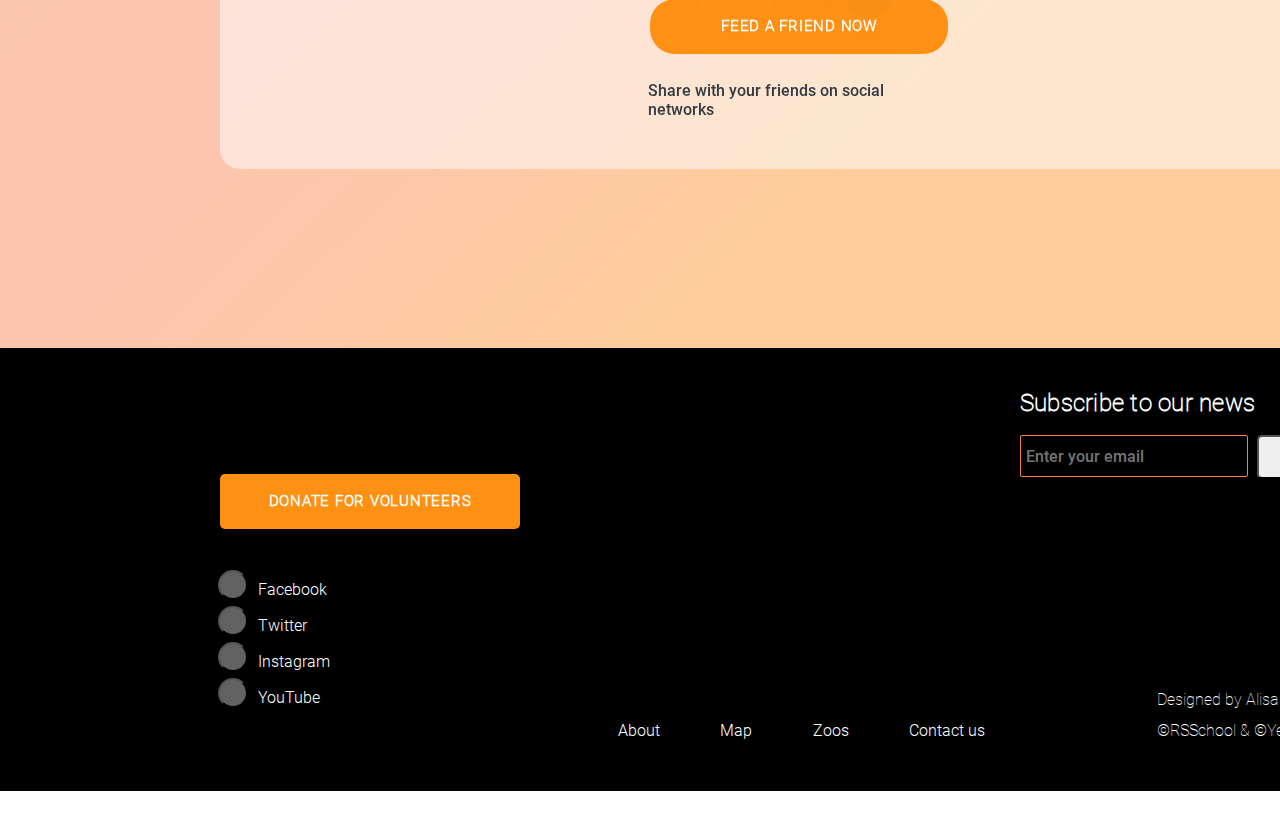
==== commit 07cfb35a: "Add files via upload" ====
--- a/online-zoo/pages/donate/index.html
+++ b/online-zoo/pages/donate/index.html
@@ -1,118 +1,569 @@
 <!DOCTYPE html>
 <html lang="en">
-
-<head>
-    <meta charset="UTF-8">
-    <meta http-equiv="X-UA-Compatible" content="IE=edge">
-    <meta name="viewport" content="width=device-width, initial-scale=1.0">
-    <link rel="shortcut icon" href="../../assets/icons/Vector (5).svg" type="image/x-icon">
-    <link rel="stylesheet" href="../../style.css">
-    <link rel="stylesheet" href="style.css">
-    <title>Online Zoo | Donate</title>
-</head>
-
-<body>
-    <!-- Header Starts Here -->
+  <head>
+    <meta charset="UTF-8" />
+    <meta http-equiv="X-UA-Compatible" content="IE=edge" />
+    <meta name="viewport" content="width=device-width, initial-scale=1.0" />
+    <link rel="stylesheet" href="./style.css" />
+    <title>Document</title>
+  </head>
+  <body>
     <header>
-        <div class="container">
-            <div style="display: flex;">
-                <div class="logo">
-                    <a class="header_logo_link" href="../../index.html"> <h1>PetStory online</h1></a>
+      <div class="logo-div">
+        <div class="logo" id="logo-anchor">
+          <h1 class="logo-inner">PetStory online</h1>
+          <img
+            class="bamboo-stick"
+            src="../../assets/icons/bamboo.png"
+            alt=""
+          />
+        </div>
+      </div>
+      <nav>
+        <ul>
+          <li><a href="../main/index.html">About</a></li>
+          <li><a href="">Map</a></li>
+          <li><a href="">Zoos</a></li>
+          <li><a href="" class="highlighted">Donate</a></li>
+          <li><a href="">Contact us</a></li>
+        </ul>
+      </nav>
+      <div class="single">
+        <a
+          class="single-p"
+          href="https://www.figma.com/file/ypzT9idgAILaSRVRmDAJxn/online-zoo-3-weeks"
+          >Designed by <span>&copy</span></a
+        >
+      </div>
+    </header>
+    <main>
+      <section>
+        <div class="panda-bg"></div>
+      </section>
+      <section>
+        <div class="friend">
+          <h2 id="special-heading">
+            THE ZOO HAS OFFICIALLY REOPENED BUT WE STILL NEED YOUR HELP!
+          </h2>
+          <p class="even">
+            Even though the Zoo has been able to reopen, we are at a greatly
+            reduced capacity with educational programs and public and private
+            events cancelled or postponed for additional months. We need you now
+            more than ever to help ensure that we overcome these challenges. We
+            have been actively raising funds in the community, and we are
+            grateful for the generosity. But much more support is still needed,
+            and we need your help! Please consider a gift today – no matter what
+            size – to help us sustain our mission.
+          </p>
+          <h3 class="donate-info">Donation Information</h3>
+          <div class="friends-inner">
+            <h2 class="pick">Pick and feed a friend</h2>
+            <h4 class="know">
+              We know the animals bring you joy, and in these extraordinary
+              times, we’re glad.
+            </h4>
+            <div class="panda-meal">
+              <div class="panda-diet">
+                <h6>4</h6>
+                <p>Panda diet for the day.</p>
+              </div>
+              <div class="multi-container">
+                <img class="multi" src="../../assets/icons/x_icon.png" alt="" />
+              </div>
+              <div class="panda-img-container">
+                <img
+                  class="panda-img"
+                  src="../../assets/images/panda_widget1.png"
+                  alt=""
+                  srcset=""
+                />
+              </div>
+            </div>
+            <div class="money-bar">
+              <p class="money-bar-p">Amount</p>
+              <div class="line-container">
+                <!-- <div class="line-container-inner"> -->
+                <p class="line"></p>
+                <!-- </div> -->
+                <div class="button-prop-container">
+                  <div class="button-prop">
+                    <input
+                      type="radio"
+                      id="option"
+                      name="sameas"
+                      value="option"
+                    />
+                    <div id="outer-circle">
+                      <div id="inner-circle"></div>
+                      <div id="inner-circle2"></div>
+                      <div id="inner-circle3"></div>
+                      <div
+                        style="
+                          visibility: visible;
+                          position: absolute;
+                          top: 38px;
+                          left: -20px;
+                          width: 72px;
+                          height: 36px;
+                          font-family: inherit;
+                          display: flex;
+                        "
+                      >
+                        <span
+                          style="
+                            font-family: 'Trebuchet-Bold';
+                            font-size: 20px;
+                            margin: 5px 0 0 0;
+                          "
+                          >$</span
+                        >
+                        <p
+                          style="
+                            width: 60px;
+                            height: 36px;
+                            font-family: inherit;
+                            font-size: 26px;
+                          "
+                        >
+                          5000
+                        </p>
+                      </div>
+                    </div>
+                  </div>
+                  <div class="button-prop">
+                    <input
+                      type="radio"
+                      id="option"
+                      name="sameas"
+                      value="option"
+                    />
+                    <div id="outer-circle">
+                      <div id="inner-circle"></div>
+                      <div id="inner-circle2"></div>
+                      <div id="inner-circle3"></div>
+                      <div
+                        style="
+                          visibility: visible;
+                          position: absolute;
+                          top: 38px;
+                          left: -20px;
+                          width: 72px;
+                          height: 36px;
+                          font-family: inherit;
+                          display: flex;
+                        "
+                      >
+                        <span
+                          style="
+                            font-family: 'Trebuchet-Bold';
+                            font-size: 20px;
+                            margin: 5px 0 0 0;
+                          "
+                          >$</span
+                        >
+                        <p
+                          style="
+                            width: 60px;
+                            height: 36px;
+                            font-family: inherit;
+                            font-size: 26px;
+                          "
+                        >
+                          2000
+                        </p>
+                      </div>
+                    </div>
+                  </div>
+                  <div class="button-prop">
+                    <input
+                      type="radio"
+                      id="option"
+                      name="sameas"
+                      value="option"
+                    />
+                    <div id="outer-circle">
+                      <div id="inner-circle"></div>
+                      <div id="inner-circle2"></div>
+                      <div id="inner-circle3"></div>
+                      <div
+                        style="
+                          visibility: visible;
+                          position: absolute;
+                          top: 38px;
+                          left: -20px;
+                          width: 72px;
+                          height: 36px;
+                          font-family: inherit;
+                          display: flex;
+                        "
+                      >
+                        <span
+                          style="
+                            font-family: 'Trebuchet-Bold';
+                            font-size: 20px;
+                            margin: 5px 0 0 0;
+                          "
+                          >$</span
+                        >
+                        <p
+                          style="
+                            width: 60px;
+                            height: 36px;
+                            font-family: inherit;
+                            font-size: 26px;
+                          "
+                        >
+                          1000
+                        </p>
+                      </div>
+                    </div>
+                  </div>
+                  <div class="button-prop">
+                    <input
+                      type="radio"
+                      id="option"
+                      name="sameas"
+                      value="option"
+                    />
+                    <div id="outer-circle">
+                      <div id="inner-circle"></div>
+                      <div id="inner-circle2"></div>
+                      <div id="inner-circle3"></div>
+                      <div
+                        style="
+                          visibility: visible;
+                          position: absolute;
+                          top: 38px;
+                          left: -20px;
+                          width: 72px;
+                          height: 36px;
+                          font-family: inherit;
+                          display: flex;
+                        "
+                      >
+                        <span
+                          style="
+                            font-family: 'Trebuchet-Bold';
+                            font-size: 20px;
+                            margin: 5px 0 0 0;
+                          "
+                          >$</span
+                        >
+                        <p
+                          style="
+                            width: 60px;
+                            height: 36px;
+                            font-family: inherit;
+                            font-size: 26px;
+                          "
+                        >
+                          500
+                        </p>
+                      </div>
+                    </div>
+                  </div>
+                  <div class="button-prop">
+                    <input
+                      type="radio"
+                      id="option"
+                      name="sameas"
+                      value="option"
+                    />
+                    <div id="outer-circle">
+                      <div id="inner-circle"></div>
+                      <div id="inner-circle2"></div>
+                      <div id="inner-circle3"></div>
+                      <div
+                        style="
+                          visibility: visible;
+                          position: absolute;
+                          top: 38px;
+                          left: -20px;
+                          width: 72px;
+                          height: 36px;
+                          font-family: inherit;
+                          display: flex;
+                        "
+                      >
+                        <span
+                          style="
+                            font-family: 'Trebuchet-Bold';
+                            font-size: 20px;
+                            margin: 5px 0 0 0;
+                          "
+                          >$</span
+                        >
+                        <p
+                          style="
+                            width: 60px;
+                            height: 36px;
+                            font-family: inherit;
+                            font-size: 26px;
+                          "
+                        >
+                          250
+                        </p>
+                      </div>
+                    </div>
+                  </div>
+                  <div class="button-prop">
+                    <input
+                      type="radio"
+                      id="option"
+                      name="sameas"
+                      value="option"
+                    />
+                    <div id="outer-circle">
+                      <div id="inner-circle"></div>
+                      <div id="inner-circle2"></div>
+                      <div id="inner-circle3"></div>
+                      <div
+                        style="
+                          visibility: visible;
+                          position: absolute;
+                          top: 38px;
+                          left: -20px;
+                          width: 72px;
+                          height: 36px;
+                          font-family: inherit;
+                          display: flex;
+                        "
+                      >
+                        <span
+                          style="
+                            font-family: 'Trebuchet-Bold';
+                            font-size: 20px;
+                            margin: 5px 0 0 0;
+                          "
+                          >$</span
+                        >
+                        <p
+                          style="
+                            width: 60px;
+                            height: 36px;
+                            font-family: inherit;
+                            font-size: 26px;
+                          "
+                        >
+                          100
+                        </p>
+                      </div>
+                    </div>
+                  </div>
+                  <div class="button-prop">
+                    <input
+                      type="radio"
+                      id="option"
+                      name="sameas"
+                      value="option"
+                    />
+                    <div id="outer-circle">
+                      <div id="inner-circle"></div>
+                      <div id="inner-circle2"></div>
+                      <div id="inner-circle3"></div>
+                      <div
+                        style="
+                          visibility: visible;
+                          position: absolute;
+                          top: 38px;
+                          left: -20px;
+                          width: 72px;
+                          height: 36px;
+                          font-family: inherit;
+                          display: flex;
+                        "
+                      >
+                        <span
+                          style="
+                            font-family: 'Trebuchet-Bold';
+                            font-size: 20px;
+                            margin: 5px 0 0 0;
+                          "
+                          >$</span
+                        >
+                        <p
+                          style="
+                            width: 60px;
+                            height: 36px;
+                            font-family: inherit;
+                            font-size: 26px;
+                          "
+                        >
+                          50
+                        </p>
+                      </div>
+                    </div>
+                  </div>
+                  <div class="button-prop">
+                    <input
+                      type="radio"
+                      id="option"
+                      name="sameas"
+                      value="option"
+                    />
+                    <div id="outer-circle">
+                      <div id="inner-circle"></div>
+                      <div id="inner-circle2"></div>
+                      <div id="inner-circle3"></div>
+                      <div
+                        style="
+                          visibility: visible;
+                          position: absolute;
+                          top: 38px;
+                          left: -20px;
+                          width: 72px;
+                          height: 36px;
+                          font-family: inherit;
+                          display: flex;
+                        "
+                      >
+                        <span
+                          style="
+                            font-family: 'Trebuchet-Bold';
+                            font-size: 20px;
+                            margin: 5px 0 0 0;
+                          "
+                          >$</span
+                        >
+                        <p
+                          style="
+                            width: 60px;
+                            height: 36px;
+                            font-family: inherit;
+                            font-size: 26px;
+                          "
+                        >
+                          25
+                        </p>
+                      </div>
+                    </div>
+                  </div>
                 </div>
-                <nav>
-                    <ul class="navbar-links">
-                        <li><a class="nav-item" href="../../index.html">About</a></li>
-                        <li><a class="nav-item" href="#">Map</a></li>
-                        <li><a class="nav-item" href="#">Zoos</a></li>
-                        <li><a class="nav-item" href="#projects">Contact Us</a></li>
-                    </ul>
-                </nav>
+              </div>
             </div>
-            <div class="designed-by">
-                <a class="header_designed"
-                    href="https://www.figma.com/file/jfEFwkXVj1WRq7sUHDr8os/PetStory-online?node-id=0%3A1"
-                    target="_blank"> Designed by ©</a>
+            <div class="money-input">
+              <div class="text-container">
+                <input type="number" placeholder="Another Amount" />
+                <span class="clearBtn">$</span>
+              </div>
             </div>
+            <div class="line-container2">
+              <div class="button-prop-container2">
+                <div class="button-prop2-outer">
+                  <div class="button-prop2">
+                    <input
+                      type="radio"
+                      id="option"
+                      name="sameas2"
+                      value="option"
+                    />
+                    <div id="outer-circle2">
+                      <div id="inner-circle32"></div>
+                    </div>
+                  </div>
+                  <p class="pay-p">Monthly</p>
+                </div>
+                <div class="button-prop2-outer">
+                  <div class="button-prop2">
+                    <input
+                      type="radio"
+                      id="option"
+                      name="sameas2"
+                      value="option"
+                      checked
+                    />
+                    <div id="outer-circle2">
+                      <div id="inner-circle32"></div>
+                    </div>
+                  </div>
+                  <p class="pay-p">Once</p>
+                </div>
+              </div>
+            </div>
+            <div class="feed-btn-div">
+              <button class="feed-btn">feed a friend now</button>
+            </div>
+            <p class="share">Share with your friends on social networks</p>
+          </div>
         </div>
-    </header>
-    <!-- Header Ends Here -->
-
-    <!-- Main Contents Starts Here -->
-    <main>
-        <section class="section1-bg" style="height: 390px;">
-        </section>
-
-        <section class="container">
-            <div class="content">
-                <h3>THE ZOO HAS OFFICIALLY REOPENED BUT WE STILL NEED YOUR HELP!</h3>
-                <p>Even though the Zoo has been able to reopen, we are at a greatly reduced capacity with educational programs and public and private events cancelled or postponed for additional months. We need you now more than ever to help ensure that we overcome these challenges. We have been actively raising funds in the community, and we are grateful for the generosity.  But much more support is still needed, and we need your help! Please consider a gift today – no matter what size – to help us sustain our mission.</p>
+      </section>
+    </main>
+    <footer>
+      <div class="footer-main-container">
+        <div class="footer-container1">
+          <div class="footer-logo">
+            <a href="./index.html">
+              <img src="../../assets/icons/logo_footer.png" alt="" />
+            </a>
+          </div>
+          <div class="footer-btn">
+            <button id="donate-btn" class="watch-btn feed-back-btn">
+              Donate for volunteers
+            </button>
+          </div>
+          <div class="social-media-outer">
+            <div class="social-media">
+              <div class="social-media-item">
+                <button class="tiny-ellipse">
+                  <a class="social-media-anchor" href="">
+                    <img src="../../assets/icons/facebook.png" alt=""
+                  /></a>
+                </button>
+                <a class="social-media-anchor-add" href="">Facebook</a>
+              </div>
+              <div class="social-media-item">
+                <button class="tiny-ellipse">
+                  <a class="social-media-anchor" href="">
+                    <img src="../../assets/icons/tweeter.png" alt=""
+                  /></a></button
+                ><a class="social-media-anchor-add" href="">Twitter</a>
+              </div>
+              <div class="social-media-item">
+                <button class="tiny-ellipse">
+                  <a class="social-media-anchor" href=""
+                    ><img src="../../assets/icons/instagram.png" alt=""
+                  /></a></button
+                ><a class="social-media-anchor-add" href="">Instagram</a>
+              </div>
+              <div class="social-media-item">
+                <button class="tiny-ellipse">
+                  <a class="social-media-anchor" href=""
+                    ><img src="../../assets/icons/youtube.png" alt=""
+                  /></a></button
+                ><a class="social-media-anchor-add" href="">YouTube</a>
+              </div>
             </div>
-            <h3>Donation Information</h3>
-            <div class="pick-container">
-                <div class="wrapper">
-                    <h2>Pick and feed a friend</h2>
-                    <h4 class="subtitle">We know the animals bring you joy, and in these extraordinary times, we're glad.</h4>
-                <div class="panda-widget">
-                    <div style="text-align: center; margin-top: 54px;">
-                        <span class="no-of-pandas">4</span>
-                        <p>Panda diet for the day.</p>
-                    </div>
-                    <img src="../../assets/icons/x_icon.svg" alt="x icon" class="x-icon">
-                    <img src="../../assets/icons/panda_widget1.svg" alt="A big panda Icon">
-                </div>
-                </div>
-            </div>
-        </section>
-    </main>
-    <!-- Main Contents Ends Here -->
-
-    <!-- Footer Starts Here -->
-    <footer>
-        <div class="container">
-            <div class="content1" style="display: flex; justify-content: space-between;">
-                <div class="logo">
-                    <a class="header_logo_link" href="index.html">
-                        <div>PetStory online</div>
-                    </a>
-                </div>
-                <form>
-                    <h3 class="subtitle">Subscribe to our news</h3>
-                    <input type="email" placeholder="Enter your email" required>
-                    <input type="submit" value="Submit">
-
-                </form>
-            </div>
-            <div class="content2">
-                <button class="btn btn-square btn-dark">
-                    <a href="pages/donate/index.html">donate for volunteers</a>
-                </button>
-            </div>
-            <div class="content3" style="display: flex; justify-content: space-between;">
-                <div class="socials">
-                    <a href=""><img src="../../assets//icons/facebook.svg" alt="facebook"></a>
-                    <a href=""><img src="../../assets/icons/twitter.svg" alt="twitter"> </a>
-                    <a href=""><img src="../../assets/icons/instagram.svg" alt="instagram"></a>
-                    <a href=""><img src="../../assets/icons/youtube.svg" alt="youtube"></a>
-                </div>
-                <nav>
-                    <ul class="navbar-links">
-                        <li><a class="nav-item active" href="#">About</a></li>
-                        <li><a class="nav-item" href="#">Map</a></li>
-                        <li><a class="nav-item" href="#">Zoos</a></li>
-                        <li><a class="nav-item" href="#projects">Contact Us</a></li>
-                    </ul>
-                </nav>
-                <div class="designed-by">
-                    <p style="margin-bottom: 10px;"><a
-                            href="https://www.figma.com/file/jfEFwkXVj1WRq7sUHDr8os/PetStory-online?node-id=0%3A1"
-                            target="_blank"> Designed by Alisa Samborskaya</a></p>
-                    <p><a href="https://www.figma.com/file/jfEFwkXVj1WRq7sUHDr8os/PetStory-online?node-id=0%3A1"
-                            target="_blank">©RSSchool & ©Yem Digital 2021</a></p>
-                </div>
-            </div>
+          </div>
         </div>
+        <div class="footer-container2">
+          <nav>
+            <ul>
+              <li><a href="">About</a></li>
+              <li><a href="">Map</a></li>
+              <li><a href="">Zoos</a></li>
+              <li><a href="">Contact us</a></li>
+            </ul>
+          </nav>
+        </div>
+        <div class="footer-container3">
+          <div class="search-bar">
+            <h4>Subscribe to our news</h4>
+            <input type="email" placeholder="Enter your email" />
+            <button>Submit</button>
+          </div>
+          <div class="author">
+            <a
+              href="https://www.figma.com/file/ypzT9idgAILaSRVRmDAJxn/online-zoo-3-weeks"
+              >Designed by Alisa Samborskaya</a
+            >
+            <a href="https://rs.school/" class="copyR"
+              >©RSSchool & ©Yem Digital 2021</a
+            >
+            <!-- <p class="copyR">©RSSchool & ©Yem Digital 2021</p> -->
+          </div>
+        </div>
+      </div>
     </footer>
-    <!-- Footer Ends Here -->
-</body>
-
-</html>+    <script src="./script.js"></script>
+  </body>
+</html>
--- a/online-zoo/pages/donate/style.css
+++ b/online-zoo/pages/donate/style.css
@@ -1,74 +1,1438 @@
-main {
-    background: linear-gradient(315.75deg, rgba(254, 210, 144, 0.7) 30.06%, #FEBDAB 100.95%, rgba(254, 210, 144, 0.7) 106.36%), linear-gradient(315.75deg, rgba(254, 189, 171, 0.74) 30.06%, rgba(243, 169, 248, 0.66) 50.74%, #E0D8F0 80.49%, #EAF7FE 127.9%, #EAF7FE 149.54%), linear-gradient(315.75deg, rgba(254, 189, 171, 0.74) 30.06%, rgba(243, 169, 248, 0.66) 50.74%, #E0D8F0 80.49%, #EAF7FE 127.9%, #EAF7FE 149.54%);
-}
-
-main .container {
-    padding: 40px 0 180px;
-}
-
-main .content {
-    color: #fff;
-}
-
-main .content h3 {
-    padding-bottom: 10px;
-}
-
-main .content p {
+@font-face {
+	font-family: "Roboto-200";
+	src: url('../../assets/fonts/Roboto-Thin.ttf');
+	font-weight: normal;
+	font-style: normal;
+}
+@font-face {
+	font-family: "Roboto-300";
+	src: url('../../assets/fonts/Roboto-Light.ttf');
+	font-weight: normal;
+	font-style: normal;
+}
+@font-face {
+	font-family: "Roboto-400";
+	src: url('../../assets/fonts/Roboto-Medium.ttf');
+	font-weight: normal;
+	font-style: normal;
+}
+
+@font-face {
+	font-family: "Roboto-500";
+	src: url('../../assets/fonts/Roboto-Regular.ttf');
+	font-weight: normal;
+	font-style: normal;
+}
+
+@font-face {
+	font-family: "Roboto-700";
+	src: url('../../assets/fonts/Roboto-Bold.ttf');
+	font-weight: normal;
+	font-style: normal;
+}
+@font-face {
+	font-family: "Trebuchet-Bold";
+	src: url('../../assets/fonts/TREBUCBD.ttf');
+	font-weight: normal;
+	font-style: normal;
+}
+
+
+*{
+	margin: 0;
+    padding: 0;
+    box-sizing: border-box;
+}
+
+body{
+    width: 1600px;
+    margin: auto;
+    overflow-x: hidden;
+}
+
+header{
+    height: 80px;
+    background: #000000;
+    width: 100%;
+    display: flex;
+    align-items: center;
+        font-family: "Roboto-500";
+    font-size: 16px;
     font-weight: 500;
-}
-
-main .content~h3 {
-    color: #FE9013;
-    padding: 40px 0 60px;
-}
-
-main .pick-container {
+    letter-spacing: 0.0em;
+}
+
+.logo-div{
+    /* flex: 0.91; */
+    width: 302px;
+    display: flex;
+    justify-content: flex-end;
+}
+
+.bamboo-stick{
+    position: absolute;
+    top: 43%;
+    left: 9%;
+}
+
+.logo{
+    width: 82px;
+    height: 52px;
+    border: 1px solid #FFFFFF;
+    border-radius: 2px;
+    position: relative;
+    cursor: pointer;
+}
+
+.logo-inner{
+    text-align: center;
+    line-height: 120%;
+    margin: 5px 0 0 5px;
+    letter-spacing: 0.05em;
+    font-family: "Roboto-200";
+    font-size: 18px;
+    width: 73px;
+    height: 45px;
+    color:#FFFFFF;
+}
+.logo-inner2{
+    text-align: center;
+    line-height: 120%;
+    margin: 5px 0 0 5px;
+    letter-spacing: 0.05em;
+    font-family: "Roboto-200";
+    font-size: 18px;
+    width: 73px;
+    height: 45px;
+    color:#FFFFFF;
+}
+
+
+.single{
+    /* flex: 1; */
+    width: 551px;
+    display: flex;
+    /* display: inline; */
+    justify-content: flex-end;
+    color: white;
+    /* border: 1px solid white; */
+    
+}
+.single-p{
+    cursor: pointer;
+    width: 120px;
+    text-align: center;
+    color: #FFFFFF;
+    text-decoration: none;
+}
+
+.single-p:hover{
+    color: #F9804B; 
+}
+
+nav ul li a:hover{
+    color: #F9804B;
+}
+nav{
+    padding-left: 63px;
+    /* border: 1px solid white; */
+    width: 535px;
+    /* flex: 2.9; */
+    background-color: #000000;
+    height: 80px;
+    color: #FFFFFF;
+    z-index: 7;
+    display: flex;
+    justify-content: flex-end;
+}
+
+ul{
+    width: 536px;
+    display: flex;
+    justify-content: space-between;
+    align-items: center;
+}
+
+nav ul li {
+    list-style-type: none;
+}
+
+nav ul li a{
+    color: #FFFFFF;
+    text-decoration: none;
+    cursor: pointer;
+}
+
+.highlighted{
+    color: #F9804B;
+}
+
+.panda-bg{
+    background-image: url('../../assets/images/panda_bg.png');
+    background-repeat: no-repeat;
+    background-position: center;
+    background-position-y: -4px;
+    height: 386px;
+}
+
+.ellipse-container{
+    width: 1275px; 
+    height: 478px; 
+    display: flex;
+    justify-content:flex-end;
+    align-items: flex-end;
+}
+
+.ellipse{
+    background-image: url('../../assets/images/Ellipse6.png');
+    width: 465px; 
+    height: 465px; 
+    background-position: center;
+    background-repeat: no-repeat; 
+    background-size: cover;
+}
+
+
+#special-heading{
+    font-family: "Roboto-200";
+    font-style: normal;
+    font-weight: 700;
+    font-size: 35px;
+    letter-spacing: 0.05rem;
+    text-align: left;
+    text-transform: uppercase;
+    color: #FFFFFF;
+    width: 1160px;
+    margin: auto;
+    margin-top: 0;
+    /* border: 1px solid red; */
+}
+
+h2{
+    font-family: "Roboto-300";
+    font-size: 48px;
+    line-height: 58px;
+    letter-spacing: 0.01em;
+    text-align: left;
+}
+
+h6{
+    text-transform: uppercase;
+}
+
+.watch-btn-div{
+    width: 972px;
+    height: 190px;
+    margin: auto;
+    display: flex;
+    justify-content: flex-end;
+    align-items: center;
+}
+.watch-btn{
+    cursor: pointer;
+    letter-spacing: 1px;
+    float: right;
+    height: 55px;
+    width: 300px;
+    font-family: "Roboto-300";
+    font-weight: bolder;
+    font-size: 15px;
+    padding: 10px;
+    /* background-image:  linear-gradient(#F9804B, #FE9013); */
+    background-color:#FE9013;
+    color: #FFFFFF;
+    text-align: center;
+    text-transform: uppercase;
+    font-size: 15px;
+    line-height: 140%;
+    border-radius: 25px;
+    border: none;
+}
+
+.watch-btn:hover{
+    background-color:#F9804B;
+}
+
+.wild-world{
+    display: flex;
+    align-items: center;
+    justify-content: flex-end;
+}
+
+.wild-world-inner{
+    display: flex;
+    justify-content: space-evenly;
+    align-items: flex-end;
+    width: 1190px;
+    height: 450px;
+}
+
+.man{
+    height: 403px;
+    width: 609px;
+}
+
+.flowers{
+    max-height: 605px;
+    max-width: 293px;
+}
+
+.wild-world-txt{
+    display: flex;
+    justify-content: flex-end;
+    width: 552px;
+    height: 403px;
+}
+
+
+.wild-world-txt-inner{
+    display: flex;
+    flex-direction: column; 
+    width: 473px;
+    height: 403px;
+}
+
+h4{
+    text-align: left;
+    height: 42px;
+    width: 465px;
+    font-family: "Roboto-300";
+    font-size: 24px;
+    line-height: 21px;
+    letter-spacing: 0em;
+    text-align: left;
+    color:#333B41;
+}
+
+.founded{
+    height: 42px;
+    width: 465px;
+    font-family: "Roboto-500";
+    font-size: 16px;
+    font-weight: 400;
+    line-height: 22px;
+    letter-spacing: 0em;
+    text-align: left;
+    color:#333B41;
+}
+
+.text-story{
+    display: flex;
+    flex-direction: column;
+    width: 100%;
+    height: 100%;
+}
+
+.marker-one{
+    flex: 0.67;
+    display: flex;
+    flex-direction: column;
+    justify-content: center;
+}
+
+.marker-two{
+    display: flex;
+    flex-direction: column;
+    justify-content: center;
+    flex: 0.8;
+}
+
+.marker-three{
+    flex: 0.87;
+}
+
+.round-btn{
+    width: 62px;
+    height: 62px;
+    /* background-image:  linear-gradient(#F9804B, #FE9013); */
+    background-color: #FE9013;
+    border-radius: 50%;
+    border: none;
+    cursor: pointer;
+}
+
+.round-btn:hover {
+    background-color: #F9804B;
+}
+
+
+.gvimra{
+    align-self: flex-end;
+}
+.catalog-container{
+    display: flex;
+    justify-content: space-between;
+    position: relative;
+    border-radius: 0px;
+    height: 1210px;
+    width: 100%;
+    margin: auto;
+}
+
+.catalog-outer{
+    position: absolute;
+    top: 72px;
+    left: 0;
+    display: flex;
+    flex-direction: column;
+    align-items: center;
+    height: 1038px;
+    width: 100%;
+}
+.arrow-left{
+    margin-right: 20px ;
+    display: flex;
+    justify-content: flex-end;
+    height: 72px;
+    flex: 0.35;
+    cursor: pointer;
+}
+.arrow-right{
+    margin-left: 20px ;
+    display: flex;
+    justify-content: flex-start;
+    height: 72px;
+    flex: 0.35;
+    cursor: pointer;
+}
+.catalog-inner{
+    height: 1000px;
+    width: 100%;
+    margin: auto;
+    display: flex;
+    justify-content: space-between;
+    justify-content: center;
+    align-items: center;
+}
+
+.catalog-grid-outer{
+    flex: 1;
+    display: flex;
+    flex-direction: column;
+    align-items: center;
+}
+
+.catalog-grid{
+    height: 880px;
+    width: 1160px;
+    justify-self: flex-start;
+    display: grid;
+    grid-template-columns: repeat(3, 1fr);
+    gap: 25px;
+    row-gap: 10px;
+}
+
+.grid-card{
+    border: 1px solid #FE9013;
+    height: 426px;
+    width: 368px;
+    border-radius: 5px;
+    position: relative;
+}
+
+.grid-card img{
+    position: relative;
+    border-radius: 5px;
+    -webkit-filter: brightness(100%);
+	-moz-filter: brightness(100%);
+	-o-filter: brightness(100%);
+	-ms-filter: brightness(100%);
+	filter: brightness(100%);
+}
+.grass{
+    margin-top: 5px;
+    height: 37px;
+    width: 33px;
+}
+
+.catalog-legend{
+    display: flex;
+    width: 100%;
+    
+}
+
+.catalog-legend-inner{
+    width: 322px;
+    padding: 6px 0 0 18px;
+}
+
+.catalog-legend-inner h6{
+    font-family: "Roboto-500";
+    font-size: 16px;
+    width: 322px;
+}
+.catalog-legend-inner p{
+    font-family: "Roboto-300";
+    font-size: 15px;
+    width: 322px;
+}
+
+.btn-catalog{
+    margin-top: 46px;
+    letter-spacing: 0.05em;
+    text-align: center;
+}
+
+.dragon-flower{
+    align-self: flex-end;
+}
+
+.friend{
+    background-image: linear-gradient(
+        315.75deg,
+        rgba(254, 210, 144, 0.7) 30.06%,
+        #febdab 100.95%,
+        rgba(254, 210, 144, 0.7) 106.36%
+      ),
+      linear-gradient(
+        315.75deg,
+        rgba(254, 189, 171, 0.74) 30.06%,
+        rgba(243, 169, 248, 0.66) 50.74%,
+        #e0d8f0 80.49%,
+        #eaf7fe 127.9%,
+        #eaf7fe 149.54%
+      ),
+      linear-gradient(
+        315.75deg,
+        rgba(254, 189, 171, 0.74) 30.06%,
+        rgba(243, 169, 248, 0.66) 50.74%,
+        #e0d8f0 80.49%,
+        #eaf7fe 127.9%,
+        #eaf7fe 149.54%
+      );
+    height: 1482px;
+    width: 1600px;
+    /* margin: auto; */
+    padding: 35px 0 0 0;
+}
+
+.friends-inner{
+    margin: auto;
+    margin-top: 28px;
     height: 964px;
-    background: rgba(255, 255, 255, 0.52);
+    width: 1160px;
+    background: rgba(253, 253, 255, 0.52);
     backdrop-filter: blur(2px);
     border-radius: 20px;
-    padding: 40px 92px 62px;
-}
-
-main .pick-container .wrapper {
-    width: 976px;
-    height: 862px;
-}
-
-main .pick-container .wrapper h2 {
-    color: #FE9013;
+    /* opacity: 0.8; */
+    padding: 30px;
+    /* border: 2px solid red; */
+}
+
+.pick{
+    display: flex;
+    align-items: flex-start;
+    color:#FE9013;
     text-align: center;
-}
-
-main .wrapper .panda-widget {
-    margin-top: 60px;
+    width: 478px;
+    height: 58px;
+    margin: auto;
+    margin-top: 8px;
+
+}
+
+.know{
+    height: 29px;
+    width: 1095px;
+    font-size: 24px;
+    letter-spacing: 0.006em;
+    width: 975px;
+    height: 29px;
+    text-align: left;
+    margin: auto;
+    margin-top: 25px;
+    color:#333B41;
+}
+
+.covid{
+    font-family: "Roboto-500";
+    font-size: 16px;
+    text-align: center;
+    width: 100%;
+    margin: 38px 0 0 21px;
+    letter-spacing: 0.006em;
+    background:  linear-gradient(#FEBDAB 100% , #FED290 70%);
+    -webkit-background-clip: text;
+    -webkit-text-fill-color: transparent;
+    background-clip: text;
+}
+
+.even{
+    font-family: "Roboto-500";
+    font-size: 16px;
+    /* text-align: center; */
+    line-height: 23px;
+    letter-spacing: 0.0045rem;
+    color: #FFFFFF;
+    height: 94px;
+    width: 1160px;
+    margin: auto;
+    margin-top: 2px;
+    /* letter-spacing: 0.01rem; */
+}
+
+.undeline{
+    text-decoration: underline #F9804B;
+    text-underline-offset: 5px;
+    cursor: pointer;
+}
+.donate-info{
+    font-family: "Roboto-300";
+    font-size: 36px;
+    text-align: left;
+    width: 409px;
+    height: 77px;
+    margin: auto;
+    margin: 45px 0 0 220px;
+    letter-spacing: 0.006em;
+    color: #F9804B;
+}
+
+
+.trio{
+    display: flex;
+    width: 762px;
+    margin: auto;
+    margin-top: 38px;
+    justify-content: space-between;
+    
+}
+
+.trio-card{
+    height: 168px;
+    width: 168px;
+    border-radius: 5px;
+    border: 1px solid #F9804B;
     display: flex;
     justify-content: center;
     align-items: center;
-}
-
-main .pick-container .wrapper .panda-widget .no-of-pandas {
-    font-weight: 500;
-    font-size: 72px;
-    line-height: 80%;
+    background-color: #FFFFFF;
+}
+
+.trio-vector{
+    margin: 60px 0 0 0;
+}
+
+.trio-card-outer p{
+    margin-top: 28px;
+    font-family: "Roboto-400";
+    line-height: 22px;
+    height: 46px;
+    width: 168px;
+    background:  linear-gradient(#FEBDAB 100% , #FED290 70%);
+    -webkit-background-clip: text;
+    -webkit-text-fill-color: transparent;
+    background-clip: text;
+}
+.feed-btn-div{
+    width: 300px;
+    height: 110px;
+    display: flex;
+    justify-content: flex-start;
+    align-items: center;
+    margin: auto;
+}
+.feed-btn{
+    cursor: pointer;
+    letter-spacing: 0.05em;
+    float: right;
+    height: 55px;
+    width: 298px;
+    font-family: "Roboto-300";
+    font-weight: bolder;
+    font-size: 15px;
+    padding: 10px;
+    /* background-image:  linear-gradient(#F9804B, #FE9013); */
+    background-color:#FE9013;
+    color: #FFFFFF;
     text-align: center;
     text-transform: uppercase;
-    color: #000;
-}
-
-main .pick-container .wrapper .panda-widget .x-icon {
-    margin-left: 11px;
-    margin-right: 60px;
-}
-
-input[type='submit'] {
-    background: #F1F3F2 !important;
-    color: #333B41 !important;
-    border: 1px solid #333B41 !important;
-}
-
-input[type="submit"]:hover {
-    background: linear-gradient(113.96deg, #FE9013 1.49%, #F9804B 101.44%) !important;
-    color: #f1f3f2 !important;
-}+    font-size: 15px;
+    line-height: 140%;
+    border-radius: 25px;
+    border: none;
+   
+}
+
+.feed-btn:hover {
+    background-color:#F9804B;
+}
+
+.testimonial-title{
+    letter-spacing: 0.015em;
+    text-transform: capitalize;
+    font-family: "Roboto-300";
+    font-size: 36px;
+    color:#333B41;
+    text-align: center;
+    width: 463px;
+    height: 58px;
+    margin: auto;
+    margin-top: 145px;
+}
+.testimonials-main-container{
+    width: 100%;
+    height: 775px;
+}
+.testimonials-container{
+    background-color: #FFFFFF;
+    width: 1164px;
+    height: 390px;
+    display: flex;
+    justify-content: space-between;
+    margin: auto;
+    margin-top: 32px;
+}
+
+
+.testimonials-item{
+    border-radius: 20px;
+    padding: 10px;
+    background-color: lightgrey;
+    height: 391px;
+    width: 268px;
+    overflow-y: hidden;
+    border: 1px solid orange;
+    background: #F1F3F2;
+    border-radius: 20px;
+    background: linear-gradient(#f8f9fa, #f8f9fa) padding-box,
+    linear-gradient(to right, #f3a1ff, #fed290) border-box;
+    border: 2px solid transparent;
+}
+
+.testimonials-item-container{
+    margin: 3px 0 0 5px;
+    display: flex;
+}
+
+.testimonials-item-container img{
+    height: 37px;
+    width: 37px;
+}
+
+.outer-subtitle{
+    margin: 1px 0 0 12px;
+    display: flex;
+    flex-direction: column;
+}
+
+.outer-subtitle h6{
+    text-transform: capitalize;
+    color: #000000;
+    font-family: "Roboto-300";
+    font-size: 16px;
+    width: 150px;
+}
+.subtitle{
+    margin: 2px 0 0 0;
+    font-family: 'Roboto-300';
+    font-size: 15px;
+    color: #BDBDBD;
+    width: 168px;
+    display: flex;
+    justify-content: space-between;
+}
+
+.test-txt{
+    margin: 10px 0 0 6px;
+    font-family: "Roboto-300";
+    font-size: 15px;
+    line-height: 18px;
+    letter-spacing: 0em;
+    color: gray;
+    height: 307px;
+    overflow-y: hidden;
+    width: 237px;
+}
+
+.testimonial-card{
+    height: 391px;
+    width: 268px;
+    border-radius: 20px;
+}
+
+.gauge-btn{
+    margin: 21px 0 0 50px;
+    border-top-left-radius: 5px;
+    border-bottom-left-radius: 5px;
+    border: 1px solid orange;
+     width: 113px; 
+     height: 7px;
+     display: block;
+     background-color: orange;
+}
+.gauge-btn2{
+    margin: 21px 0 0 0;
+    border-top-right-radius: 5px;
+    border-bottom-right-radius: 5px;
+    border: 1px solid orange;
+     width: 486px; 
+     height: 7px;
+     display: block;
+     background-color: #F5F7F6;
+}
+
+.gauge{
+    display: flex;
+    margin: auto;
+    width: 700px;
+    height: 50px;
+}
+
+
+.feed-back-btn-div{
+    display: flex;
+    justify-content: flex-start;
+    width: 736px;
+    height: 75px;
+}
+
+.feed-back-btn{
+    margin: auto;
+    letter-spacing: 0.05em;
+    border-radius: 5px;
+}
+
+.leaf-feedback-container{
+    display: flex;
+}
+
+.leaf{
+    display: flex;
+    justify-content: flex-end;
+    align-items: flex-end;
+    width: 862px;
+    height: 378px;
+    z-index: -1;
+}
+
+footer{
+    height: 443px;
+    background-color: #000000;
+    width: 100%;
+    margin: auto;
+    padding: 40px;
+}
+
+.footer-main-container{
+    height: 443px;
+    display: flex;
+    justify-content: center;
+    width: 100%;
+    margin: auto;
+}
+.tiny-ellipse{
+    background: rgba(196, 196, 196, 0.5);
+    min-width: 30px;
+    min-height: 30px;
+    max-width: 30px;
+    max-height: 30px;
+    border-radius: 50%;
+}
+
+button img{
+    padding-top: 4px;
+}
+
+.search-bar{
+    margin: 5px 0 0 35px;
+    height: 95px;
+    color: #FFFFFF;
+}
+.search-bar input{
+    padding: 5px;
+    color: #FFFFFF;
+    border-radius: 2px;
+}
+
+.search-bar h4{
+    font-family: "Roboto-200";
+    letter-spacing: 0.01em;
+    color: #FFFFFF;
+}
+.search-bar button{
+    color: #000000;
+    font-family: "Roboto-300";
+    height: 44px;
+    width: 129px;
+    border-radius: 5px;
+    cursor: pointer;
+}
+
+div input{
+    border: 1px solid #F9804B;
+    background-color: #000000;
+    height: 42px;
+    width: 228px;
+    font-family: "Roboto-400";
+    font-size: 16px;
+    color: #FFFFFF;
+    margin-right: 5px;
+}
+
+.author{
+    color: #FFFFFF;
+    margin: 202px 0 0 172px;
+}
+.author a, .author p {
+    font-family: "Roboto-200";
+    font-size: 16px;
+    height: 21px;
+    width: 250px;
+    line-height: 130%;
+    color: #FFFFFF;
+    text-decoration: none;
+}
+
+.author a:hover{
+    color:#F9804B;
+}
+
+.copyR{
+    display: block;
+    margin: 10px 0 0 0;
+}
+.social-media-outer{
+    display: flex;
+    flex-direction: column;
+    align-items: flex-end;
+}
+.social-media{
+    width: 302px;
+}
+
+.social-media-item{
+    display: flex;
+    color: #FFFFFF;
+    margin-top: 6px;
+}
+
+.social-media-anchor{
+    text-decoration: none;
+    color: #FFFFFF;
+    font-family: "Roboto-300";
+    font-size: 16px;
+}
+
+.social-media-anchor-add{
+    text-decoration: none;
+    color: #FFFFFF;
+    font-family: "Roboto-300";
+    font-size: 16px;
+    margin: 10px 0 0 10px;
+}
+
+
+.tiny-ellipse span{
+    color: #FFFFFF;
+}
+
+.footer-container1{
+    width: 515px;
+    display: flex;
+    flex-direction: column;
+    /* justify-content: space-around; */
+    height:90%;
+    /* border: 1px solid yellowgreen; */
+}
+
+.footer-logo{
+    width: 120px;
+   
+    align-self: center;
+    display: flex;
+    justify-content: flex-start;
+}
+.footer-btn{
+    margin: 68px 0 0 0;
+    height: 90px;
+    width: 300px;
+    align-self: flex-end;
+}
+.footer-btn button{
+    width: 300px;
+}
+.footer-container2{
+    width: 469px;
+    display: flex;
+    flex-direction: column;
+    height:90%;
+}
+.footer-container3{
+    width: 617px;
+    display: flex;
+    flex-direction: column;
+    height:90%;
+}
+
+.footer-container2 nav{
+    margin: 317px 0 0 35px;
+    height: 50px;
+    width: 430px;
+}
+
+.footer-container2 nav ul li a{
+    text-decoration: none;
+    color: #FFFFFF;
+    font-family: "Roboto-300";
+    font-size: 16px;
+    cursor: pointer;
+}
+
+.footer-container2 nav ul li a:hover{
+    color: #F9804B;
+}
+
+/* DONATE */
+
+.money-bar{
+    margin: 50px 0 0 0;
+}
+.panda-meal{
+    width: 550px;
+    height: 300px;
+    margin: auto;
+    display: flex;
+    justify-content: space-evenly;
+    align-items: center;
+}
+
+.panda-diet{
+    height: 200px;
+    display: flex;
+    flex-direction: column;
+    justify-content: flex-end;
+    align-items: center;
+}
+
+.panda-diet h6{
+    font-family: "Roboto-500";
+    font-size: 72px;
+}
+
+.panda-diet p{
+    font-family: "Roboto-400";
+    font-size: 16px;
+}
+
+.multi{
+    height: 14px;
+    width: 14px;
+}
+
+.multi-container{
+    width: 70px;
+    height: 100px;
+    display: flex;
+    align-items: flex-end;
+}
+
+.panda-img-container{
+    align-self: flex-end;
+    width: 300px;
+    height: 242px;
+}
+
+.money-input{
+    margin: auto;
+    margin-top: 100px;
+    width: 268px;
+    height: 54px;
+}
+
+.text-container {
+    display: inline-block;
+    position: relative;
+    overflow: hidden;
+  }
+
+  .text-container input{
+    color: #929699;
+    background-color: transparent;
+    border: 1px solid #929699;
+    height: 54px;
+    width: 268px;
+    border-radius: 2px;
+  }
+  .clearBtn {
+    background-color: transparent;
+    color: #929699;
+    position: absolute;
+    top: 15px;
+    right: 15px;
+    transition: right 0.2s;
+    font-family: "Trebuchet-Bold";
+  }
+
+  .two-radio{
+    display: flex;
+    width: 253px;
+    /* border: 1px solid red; */
+    height: 50px;
+    justify-content: space-between;
+    margin: auto;
+    padding: 15px 35px 0 20px;
+    margin-bottom: 0;
+  }
+
+  .button-prop-subscription {
+    position: relative;
+    /* margin: 10px 0 0 120px; */
+    margin: 10px 0 0 0;
+    height: 16px;
+    width: 16px;
+    background-color: transparent;
+    border: 1px solid #F9804B;
+    border-radius: 50%;
+  }
+
+  .button-prop-subscription input {
+    position: absolute;
+    top: -20px;
+    left: -30px;
+    right: 0;
+    bottom: 0;
+    border-radius: 10px;
+    width: 80px;
+    height: 88px;
+  }
+
+  .button-prop-subscription input[type="radio"] {
+    opacity: 0.011;
+    z-index: 100;
+    cursor: pointer;
+    border-radius: 10px;
+  }
+
+  .button-prop-subscription input[type="radio"]:checked + #outer-circle-subscription {
+    visibility: visible;
+    color: #FE9013;
+  }
+
+
+  #outer-circle-subscription{
+    font-family: "Roboto-400";
+    color:#333B41;
+    visibility: hidden;
+    background: transparent;
+    border-radius: 50%;
+    height: 20px;
+    width: 20px;
+    position: relative;
+    bottom: 50%;
+    right: 50%;
+  }
+
+  #inner-circle3-subscription{
+    position: absolute;
+    border-radius: 50%;
+    height: 9px;
+    width: 9px;
+    top: 62%;
+    left: 62%;
+    margin: -3px 0px 0px -3px;
+    background-color: #F9804B;
+  }
+
+  .two-radio-input{
+    position: relative;
+    /* border: 1px solid red; */
+    width: 16px;
+    height: 16px;
+    background-color: transparent;
+    /* border-color: #F9804B; */
+    border-radius: 50%;
+  }
+
+  .two-radio-input p{
+    background-color: red;
+    width: 16px;
+    height: 16px;
+    border-radius: 50%;
+  }
+
+  .radio-outer{
+    display: flex;
+  }
+
+  .subscription-p{
+    margin: 8px 0 0 12px;
+  }
+
+  .share{
+    height: 22px;
+    width: 305px;
+    margin: auto;
+    font: 16px;
+    color:#333B41;
+    font-family: "Roboto-400";
+  }
+
+ .money-bar-p{
+    margin: 0 0 0 66px;
+    font-family: "Roboto-400";
+    font-size: 16px;
+} 
+
+.line-container-inner{
+    /* margin-top: -14px; */
+    height: 27px;
+    width: 976px;
+    background-color: #404950;
+    /* display: flex;
+    flex-direction: column; */
+  }
+.line{
+    height: 3px;
+    width: 915px;
+    /* margin-top: 29px; */
+    margin: 11px 0 0 25px;
+    background-color:#72828E;
+    /* margin: auto; */
+  }
+  .line-container{
+    /* margin: 29px 0 0 120px; */
+    margin: 18px 0 0 62px;
+    position: relative;
+    height: 27px;
+    width: 976px;
+    border: 1px solid #404950;
+    background-color: #404950;
+  }
+
+.button-prop-container {
+    position: absolute;
+    top: -2px;
+    left: 0;
+    margin-left: 25px;
+    width: 920px;
+    height: 600px;
+    /* width: fit-content; */
+    display: flex;
+    justify-content: space-between;
+    /* border: 2px solid green; */
+  }
+  
+  .button-prop {
+    position: relative;
+    /* margin: 10px 0 0 120px; */
+    margin: 10px 0 0 0;
+    height: 10px;
+    width: 10px;
+    background-color: yellow;
+    border-radius: 50%;
+  }
+  
+  .button-prop input {
+    position: absolute;
+    top: -20px;
+    left: -30px;
+    right: 0;
+    bottom: 0;
+    background-color: red;
+    border-radius: 10px;
+    outline: 2px solid pink;
+    width: 80px;
+    height: 88px;
+  }
+
+  
+  .button-prop input[type="radio"] {
+    opacity: 0.011;
+    z-index: 100;
+    cursor: pointer;
+    border-radius: 10px;
+    outline: 2px solid pink;
+    border: solid red 1px;
+    
+  }
+  
+  .button-prop input[type="radio"]:checked + #outer-circle {
+    visibility: visible;
+    color: #FE9013;
+  }
+  .button-prop input[type="radio"]:hover + #outer-circle {
+    visibility: visible;
+    color: #FE9013;
+  }
+
+
+  .button-prop:hover {
+    color: silver;
+    cursor: pointer;
+  }
+
+.circle-container{
+    width: 200px;
+    margin: 0  20px 200px 300px ;
+    border: solid red 1px;
+}
+
+  #outer-circle {
+    font-family: "Roboto-400";
+    color:#333B41;
+    visibility: hidden;
+    background: transparent;
+    border-radius: 50%;
+    height: 20px;
+    width: 20px;
+    position: relative;
+    bottom: 50%;
+    right: 50%;
+  }
+
+  #inner-circle {
+    position: absolute;
+    background: transparent;
+    border-radius: 50%;
+    height: 36px;
+    width: 36px;
+    top: 50%;
+    left: 50%;
+    margin: -18px 0px 0px -18px;
+    outline: 2px solid #F9804B;
+  }
+
+  #inner-circle2{
+    position: absolute;
+    background: transparent;
+    border-radius: 50%;
+    height: 20px;
+    width: 20px;
+    top: 50%;
+    left: 50%;
+    margin: -10px 0px 0px -10px;
+    outline: 2px solid #F9804B;
+  }
+
+  #inner-circle3{
+    position: absolute;
+    background: transparent;
+    border-radius: 50%;
+    height: 10px;
+    width: 10px;
+    top: 50%;
+    left: 50%;
+    margin: -5px 0px 0px -5px;
+    background-color: yellow;
+  }
+
+  /* MUTUALLY EXCLUSIVE RADIO BUTTONS */
+
+  .line-container2{
+      /* margin: 29px 0 0 120px; */
+      /* margin: 18px 0 0 62px; */
+      
+      position: relative;
+      height: 22px;
+      width: 232px;
+      /* border: 1px solid #404950; */
+      background-color: transparent;
+      margin: auto;
+      margin-top: 26px;
+  }
+
+  .button-prop-container2{
+    position: absolute;
+    /* top: -2px;
+    left: 0;
+    margin-left: 25px; */
+    width: 207px;
+    height: 22px;
+    margin: auto;
+    /* width: fit-content; */
+    display: flex;
+    justify-content: space-between;
+    /* border: 2px solid green; */
+  }
+
+  .button-prop2 {
+    position: relative;
+    /* margin: 10px 0 0 0; */
+    height: 16px;
+    width: 16px;
+    /* height: 10px;
+    width: 10px; */
+    background-color: transparent;
+    border: 1px solid #F9804B;
+    border-radius: 50%;
+  }
+  
+  .button-prop2 input {
+    position: absolute;
+    /* top: -20px;
+    left: -30px; */
+    /* right: 0;
+    bottom: 0; */
+    /* background-color: red;
+    border-radius: 10px;
+    outline: 2px solid pink; */
+    width: 80px;
+    height: 88px;
+  }
+
+  
+  .button-prop2 input[type="radio"] {
+    opacity: 0.011;
+    z-index: 100;
+    cursor: pointer;
+    border-radius: 10px;
+    outline: 2px solid pink;
+    border: solid red 1px;
+    
+  }
+  
+  .button-prop2 input[type="radio"]:checked + #outer-circle2 {
+    visibility: visible;
+    color: #FE9013;
+  }
+
+
+  .button-prop2:hover {
+    color: silver;
+    cursor: pointer;
+  }
+
+  #outer-circle2{
+    font-family: "Roboto-400";
+    color:#333B41;
+    visibility: hidden;
+    background: transparent;
+    border-radius: 50%;
+    height: 20px;
+    width: 20px;
+    position: relative;
+    bottom: 50%;
+    right: 50%;
+
+  }
+  #inner-circle32{
+    position: absolute;
+    background: transparent;
+    border-radius: 50%;
+    height: 16px;
+    width: 16px;
+    top: 70%;
+    left: 70%;
+    margin: -8px 0px 0px -8px;
+    background-color: green;
+  }
+
+  .pay-p{
+    color: #333B41; 
+    margin-left: 10px;
+    font-size: 16px;
+    font-family: "Roboto-400";
+    /* display: flex;
+    justify-content: flex-start; */
+    /* border: 1px solid red;
+    justify-self: flex-start */
+  }
+
+  .button-prop2-outer{
+    display: flex;
+    justify-content: flex-end;
+    /* border: 1px solid red; */
+    height: 50px;
+    width: 95px;
+  }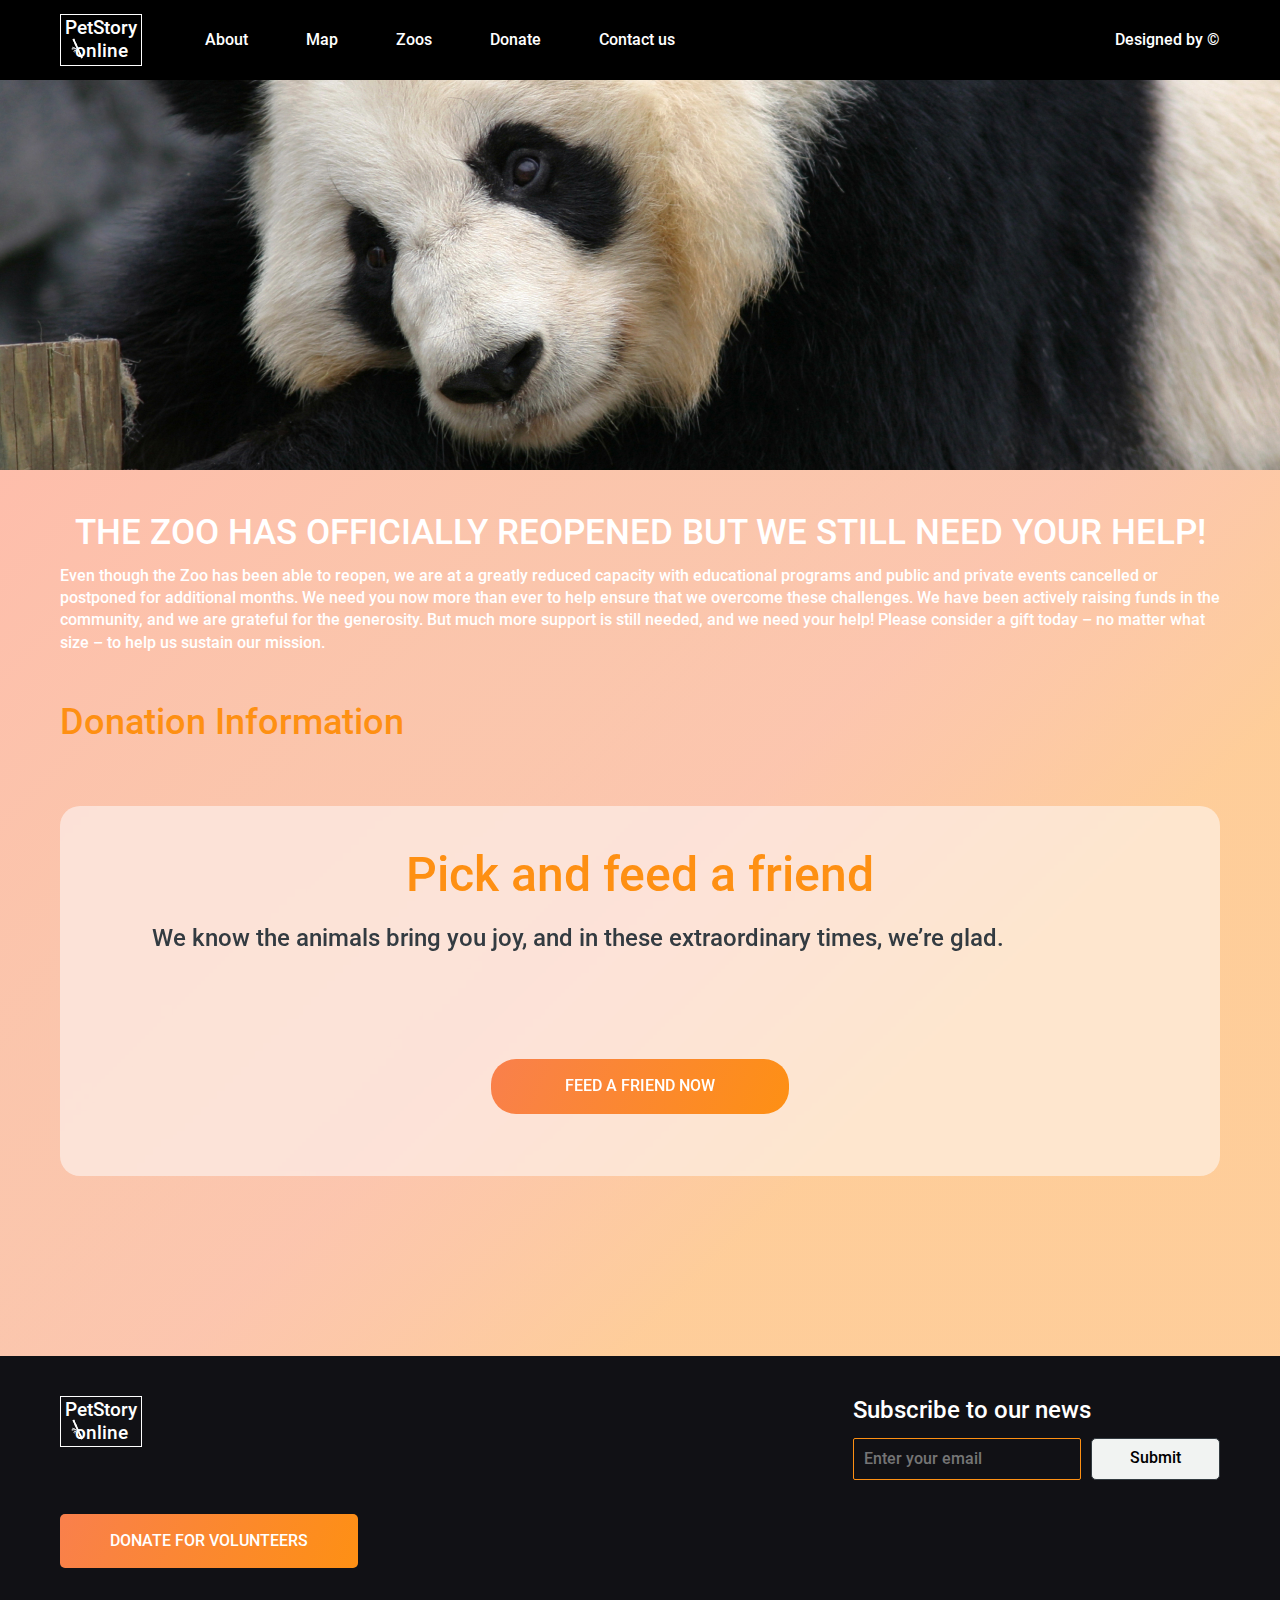
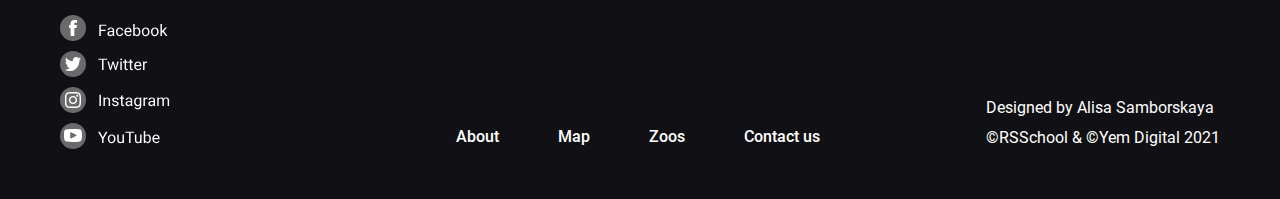
==== commit 3063d382: "feat:add footer" ====
--- a/online-zoo/pages/donate/index.html
+++ b/online-zoo/pages/donate/index.html
@@ -1,569 +1,150 @@
-<!DOCTYPE html>
-<html lang="en">
-  <head>
-    <meta charset="UTF-8" />
-    <meta http-equiv="X-UA-Compatible" content="IE=edge" />
-    <meta name="viewport" content="width=device-width, initial-scale=1.0" />
-    <link rel="stylesheet" href="./style.css" />
-    <title>Document</title>
-  </head>
-  <body>
-    <header>
-      <div class="logo-div">
-        <div class="logo" id="logo-anchor">
-          <h1 class="logo-inner">PetStory online</h1>
-          <img
-            class="bamboo-stick"
-            src="../../assets/icons/bamboo.png"
-            alt=""
-          />
-        </div>
-      </div>
-      <nav>
-        <ul>
-          <li><a href="../main/index.html">About</a></li>
-          <li><a href="">Map</a></li>
-          <li><a href="">Zoos</a></li>
-          <li><a href="" class="highlighted">Donate</a></li>
-          <li><a href="">Contact us</a></li>
-        </ul>
-      </nav>
-      <div class="single">
-        <a
-          class="single-p"
-          href="https://www.figma.com/file/ypzT9idgAILaSRVRmDAJxn/online-zoo-3-weeks"
-          >Designed by <span>&copy</span></a
-        >
-      </div>
-    </header>
-    <main>
-      <section>
-        <div class="panda-bg"></div>
-      </section>
-      <section>
-        <div class="friend">
-          <h2 id="special-heading">
-            THE ZOO HAS OFFICIALLY REOPENED BUT WE STILL NEED YOUR HELP!
-          </h2>
-          <p class="even">
-            Even though the Zoo has been able to reopen, we are at a greatly
-            reduced capacity with educational programs and public and private
-            events cancelled or postponed for additional months. We need you now
-            more than ever to help ensure that we overcome these challenges. We
-            have been actively raising funds in the community, and we are
-            grateful for the generosity. But much more support is still needed,
-            and we need your help! Please consider a gift today – no matter what
-            size – to help us sustain our mission.
-          </p>
-          <h3 class="donate-info">Donation Information</h3>
-          <div class="friends-inner">
-            <h2 class="pick">Pick and feed a friend</h2>
-            <h4 class="know">
-              We know the animals bring you joy, and in these extraordinary
-              times, we’re glad.
-            </h4>
-            <div class="panda-meal">
-              <div class="panda-diet">
-                <h6>4</h6>
-                <p>Panda diet for the day.</p>
-              </div>
-              <div class="multi-container">
-                <img class="multi" src="../../assets/icons/x_icon.png" alt="" />
-              </div>
-              <div class="panda-img-container">
-                <img
-                  class="panda-img"
-                  src="../../assets/images/panda_widget1.png"
-                  alt=""
-                  srcset=""
-                />
-              </div>
-            </div>
-            <div class="money-bar">
-              <p class="money-bar-p">Amount</p>
-              <div class="line-container">
-                <!-- <div class="line-container-inner"> -->
-                <p class="line"></p>
-                <!-- </div> -->
-                <div class="button-prop-container">
-                  <div class="button-prop">
-                    <input
-                      type="radio"
-                      id="option"
-                      name="sameas"
-                      value="option"
-                    />
-                    <div id="outer-circle">
-                      <div id="inner-circle"></div>
-                      <div id="inner-circle2"></div>
-                      <div id="inner-circle3"></div>
-                      <div
-                        style="
-                          visibility: visible;
-                          position: absolute;
-                          top: 38px;
-                          left: -20px;
-                          width: 72px;
-                          height: 36px;
-                          font-family: inherit;
-                          display: flex;
-                        "
-                      >
-                        <span
-                          style="
-                            font-family: 'Trebuchet-Bold';
-                            font-size: 20px;
-                            margin: 5px 0 0 0;
-                          "
-                          >$</span
-                        >
-                        <p
-                          style="
-                            width: 60px;
-                            height: 36px;
-                            font-family: inherit;
-                            font-size: 26px;
-                          "
-                        >
-                          5000
-                        </p>
-                      </div>
-                    </div>
-                  </div>
-                  <div class="button-prop">
-                    <input
-                      type="radio"
-                      id="option"
-                      name="sameas"
-                      value="option"
-                    />
-                    <div id="outer-circle">
-                      <div id="inner-circle"></div>
-                      <div id="inner-circle2"></div>
-                      <div id="inner-circle3"></div>
-                      <div
-                        style="
-                          visibility: visible;
-                          position: absolute;
-                          top: 38px;
-                          left: -20px;
-                          width: 72px;
-                          height: 36px;
-                          font-family: inherit;
-                          display: flex;
-                        "
-                      >
-                        <span
-                          style="
-                            font-family: 'Trebuchet-Bold';
-                            font-size: 20px;
-                            margin: 5px 0 0 0;
-                          "
-                          >$</span
-                        >
-                        <p
-                          style="
-                            width: 60px;
-                            height: 36px;
-                            font-family: inherit;
-                            font-size: 26px;
-                          "
-                        >
-                          2000
-                        </p>
-                      </div>
-                    </div>
-                  </div>
-                  <div class="button-prop">
-                    <input
-                      type="radio"
-                      id="option"
-                      name="sameas"
-                      value="option"
-                    />
-                    <div id="outer-circle">
-                      <div id="inner-circle"></div>
-                      <div id="inner-circle2"></div>
-                      <div id="inner-circle3"></div>
-                      <div
-                        style="
-                          visibility: visible;
-                          position: absolute;
-                          top: 38px;
-                          left: -20px;
-                          width: 72px;
-                          height: 36px;
-                          font-family: inherit;
-                          display: flex;
-                        "
-                      >
-                        <span
-                          style="
-                            font-family: 'Trebuchet-Bold';
-                            font-size: 20px;
-                            margin: 5px 0 0 0;
-                          "
-                          >$</span
-                        >
-                        <p
-                          style="
-                            width: 60px;
-                            height: 36px;
-                            font-family: inherit;
-                            font-size: 26px;
-                          "
-                        >
-                          1000
-                        </p>
-                      </div>
-                    </div>
-                  </div>
-                  <div class="button-prop">
-                    <input
-                      type="radio"
-                      id="option"
-                      name="sameas"
-                      value="option"
-                    />
-                    <div id="outer-circle">
-                      <div id="inner-circle"></div>
-                      <div id="inner-circle2"></div>
-                      <div id="inner-circle3"></div>
-                      <div
-                        style="
-                          visibility: visible;
-                          position: absolute;
-                          top: 38px;
-                          left: -20px;
-                          width: 72px;
-                          height: 36px;
-                          font-family: inherit;
-                          display: flex;
-                        "
-                      >
-                        <span
-                          style="
-                            font-family: 'Trebuchet-Bold';
-                            font-size: 20px;
-                            margin: 5px 0 0 0;
-                          "
-                          >$</span
-                        >
-                        <p
-                          style="
-                            width: 60px;
-                            height: 36px;
-                            font-family: inherit;
-                            font-size: 26px;
-                          "
-                        >
-                          500
-                        </p>
-                      </div>
-                    </div>
-                  </div>
-                  <div class="button-prop">
-                    <input
-                      type="radio"
-                      id="option"
-                      name="sameas"
-                      value="option"
-                    />
-                    <div id="outer-circle">
-                      <div id="inner-circle"></div>
-                      <div id="inner-circle2"></div>
-                      <div id="inner-circle3"></div>
-                      <div
-                        style="
-                          visibility: visible;
-                          position: absolute;
-                          top: 38px;
-                          left: -20px;
-                          width: 72px;
-                          height: 36px;
-                          font-family: inherit;
-                          display: flex;
-                        "
-                      >
-                        <span
-                          style="
-                            font-family: 'Trebuchet-Bold';
-                            font-size: 20px;
-                            margin: 5px 0 0 0;
-                          "
-                          >$</span
-                        >
-                        <p
-                          style="
-                            width: 60px;
-                            height: 36px;
-                            font-family: inherit;
-                            font-size: 26px;
-                          "
-                        >
-                          250
-                        </p>
-                      </div>
-                    </div>
-                  </div>
-                  <div class="button-prop">
-                    <input
-                      type="radio"
-                      id="option"
-                      name="sameas"
-                      value="option"
-                    />
-                    <div id="outer-circle">
-                      <div id="inner-circle"></div>
-                      <div id="inner-circle2"></div>
-                      <div id="inner-circle3"></div>
-                      <div
-                        style="
-                          visibility: visible;
-                          position: absolute;
-                          top: 38px;
-                          left: -20px;
-                          width: 72px;
-                          height: 36px;
-                          font-family: inherit;
-                          display: flex;
-                        "
-                      >
-                        <span
-                          style="
-                            font-family: 'Trebuchet-Bold';
-                            font-size: 20px;
-                            margin: 5px 0 0 0;
-                          "
-                          >$</span
-                        >
-                        <p
-                          style="
-                            width: 60px;
-                            height: 36px;
-                            font-family: inherit;
-                            font-size: 26px;
-                          "
-                        >
-                          100
-                        </p>
-                      </div>
-                    </div>
-                  </div>
-                  <div class="button-prop">
-                    <input
-                      type="radio"
-                      id="option"
-                      name="sameas"
-                      value="option"
-                    />
-                    <div id="outer-circle">
-                      <div id="inner-circle"></div>
-                      <div id="inner-circle2"></div>
-                      <div id="inner-circle3"></div>
-                      <div
-                        style="
-                          visibility: visible;
-                          position: absolute;
-                          top: 38px;
-                          left: -20px;
-                          width: 72px;
-                          height: 36px;
-                          font-family: inherit;
-                          display: flex;
-                        "
-                      >
-                        <span
-                          style="
-                            font-family: 'Trebuchet-Bold';
-                            font-size: 20px;
-                            margin: 5px 0 0 0;
-                          "
-                          >$</span
-                        >
-                        <p
-                          style="
-                            width: 60px;
-                            height: 36px;
-                            font-family: inherit;
-                            font-size: 26px;
-                          "
-                        >
-                          50
-                        </p>
-                      </div>
-                    </div>
-                  </div>
-                  <div class="button-prop">
-                    <input
-                      type="radio"
-                      id="option"
-                      name="sameas"
-                      value="option"
-                    />
-                    <div id="outer-circle">
-                      <div id="inner-circle"></div>
-                      <div id="inner-circle2"></div>
-                      <div id="inner-circle3"></div>
-                      <div
-                        style="
-                          visibility: visible;
-                          position: absolute;
-                          top: 38px;
-                          left: -20px;
-                          width: 72px;
-                          height: 36px;
-                          font-family: inherit;
-                          display: flex;
-                        "
-                      >
-                        <span
-                          style="
-                            font-family: 'Trebuchet-Bold';
-                            font-size: 20px;
-                            margin: 5px 0 0 0;
-                          "
-                          >$</span
-                        >
-                        <p
-                          style="
-                            width: 60px;
-                            height: 36px;
-                            font-family: inherit;
-                            font-size: 26px;
-                          "
-                        >
-                          25
-                        </p>
-                      </div>
-                    </div>
-                  </div>
-                </div>
-              </div>
-            </div>
-            <div class="money-input">
-              <div class="text-container">
-                <input type="number" placeholder="Another Amount" />
-                <span class="clearBtn">$</span>
-              </div>
-            </div>
-            <div class="line-container2">
-              <div class="button-prop-container2">
-                <div class="button-prop2-outer">
-                  <div class="button-prop2">
-                    <input
-                      type="radio"
-                      id="option"
-                      name="sameas2"
-                      value="option"
-                    />
-                    <div id="outer-circle2">
-                      <div id="inner-circle32"></div>
-                    </div>
-                  </div>
-                  <p class="pay-p">Monthly</p>
-                </div>
-                <div class="button-prop2-outer">
-                  <div class="button-prop2">
-                    <input
-                      type="radio"
-                      id="option"
-                      name="sameas2"
-                      value="option"
-                      checked
-                    />
-                    <div id="outer-circle2">
-                      <div id="inner-circle32"></div>
-                    </div>
-                  </div>
-                  <p class="pay-p">Once</p>
-                </div>
-              </div>
-            </div>
-            <div class="feed-btn-div">
-              <button class="feed-btn">feed a friend now</button>
-            </div>
-            <p class="share">Share with your friends on social networks</p>
-          </div>
-        </div>
-      </section>
-    </main>
-    <footer>
-      <div class="footer-main-container">
-        <div class="footer-container1">
-          <div class="footer-logo">
-            <a href="./index.html">
-              <img src="../../assets/icons/logo_footer.png" alt="" />
-            </a>
-          </div>
-          <div class="footer-btn">
-            <button id="donate-btn" class="watch-btn feed-back-btn">
-              Donate for volunteers
-            </button>
-          </div>
-          <div class="social-media-outer">
-            <div class="social-media">
-              <div class="social-media-item">
-                <button class="tiny-ellipse">
-                  <a class="social-media-anchor" href="">
-                    <img src="../../assets/icons/facebook.png" alt=""
-                  /></a>
-                </button>
-                <a class="social-media-anchor-add" href="">Facebook</a>
-              </div>
-              <div class="social-media-item">
-                <button class="tiny-ellipse">
-                  <a class="social-media-anchor" href="">
-                    <img src="../../assets/icons/tweeter.png" alt=""
-                  /></a></button
-                ><a class="social-media-anchor-add" href="">Twitter</a>
-              </div>
-              <div class="social-media-item">
-                <button class="tiny-ellipse">
-                  <a class="social-media-anchor" href=""
-                    ><img src="../../assets/icons/instagram.png" alt=""
-                  /></a></button
-                ><a class="social-media-anchor-add" href="">Instagram</a>
-              </div>
-              <div class="social-media-item">
-                <button class="tiny-ellipse">
-                  <a class="social-media-anchor" href=""
-                    ><img src="../../assets/icons/youtube.png" alt=""
-                  /></a></button
-                ><a class="social-media-anchor-add" href="">YouTube</a>
-              </div>
-            </div>
-          </div>
-        </div>
-        <div class="footer-container2">
-          <nav>
-            <ul>
-              <li><a href="">About</a></li>
-              <li><a href="">Map</a></li>
-              <li><a href="">Zoos</a></li>
-              <li><a href="">Contact us</a></li>
-            </ul>
-          </nav>
-        </div>
-        <div class="footer-container3">
-          <div class="search-bar">
-            <h4>Subscribe to our news</h4>
-            <input type="email" placeholder="Enter your email" />
-            <button>Submit</button>
-          </div>
-          <div class="author">
-            <a
-              href="https://www.figma.com/file/ypzT9idgAILaSRVRmDAJxn/online-zoo-3-weeks"
-              >Designed by Alisa Samborskaya</a
-            >
-            <a href="https://rs.school/" class="copyR"
-              >©RSSchool & ©Yem Digital 2021</a
-            >
-            <!-- <p class="copyR">©RSSchool & ©Yem Digital 2021</p> -->
-          </div>
-        </div>
-      </div>
-    </footer>
-    <script src="./script.js"></script>
-  </body>
-</html>
+<!DOCTYPE html>
+<html lang="en">
+
+<head>
+  <meta charset="UTF-8">
+  <meta http-equiv="X-UA-Compatible" content="IE=edge">
+  <!-- for adaptive layout -->
+  <!-- <meta name="viewport" content="width=device-width, initial-scale=1.0"> -->
+  <!-- for fixed layout -->
+  <meta name="viewport" content="width=1240, initial-scale=1.0">
+  <link rel="stylesheet" href="./style.css">
+  <title>online-zoo-donate</title>
+</head>
+
+<body>
+  <div class="wrapper">
+    <header class="header">
+      <div class="container">
+        <div class="header__container">
+          <div class="header__logo logo">
+            <h1 class="logo__img"><a href="../main/index.html" class="logo__text" title="Home">PetStory
+                online</a></h1>
+          </div>
+          <div class="header__navigation">
+            <nav class="header__menu menu">
+              <ul class="menu__list flex">
+                <li class="menu__item">
+                  <a href="../main/index.html">About</a>
+                </li>
+                <li class="menu__item">
+                  <a href="#explore">Map</a>
+                </li>
+                <li class="menu__item">
+                  <a href="#video">Zoos</a>
+                </li>
+                <li class="menu__item">
+                  <a href="../donate/index.html">Donate</a>
+                </li>
+                <li class="menu__item">
+                  <a href="#gallery">Contact us</a>
+                </li>
+              </ul>
+            </nav>
+            <div class="menu__item">
+              <a href="https://www.figma.com/file/ypzT9idgAILaSRVRmDAJxn/online-zoo-3-weeks?node-id=0%3A1"
+                target="_blank">Designed by ©</a>
+            </div>
+          </div>
+        </div>
+      </div>
+      <!-- /container-->
+    </header>
+    <main>
+      <section class="top-section">
+      </section>
+
+      <section class="pick-feed-section">
+        <div class="container">
+          <h3 class="pick-feed-section__title centered-text">THE ZOO HAS OFFICIALLY REOPENED BUT WE STILL NEED YOUR
+            HELP!</h3>
+          <p class="pick-feed-section__text">Even though the Zoo has been able to reopen, we are at a greatly reduced
+            capacity with educational programs
+            and public
+            and private events cancelled or postponed for additional months. We need you now more than ever to help
+            ensure that we
+            overcome these challenges. We have been actively raising funds in the community, and we are grateful for the
+            generosity.
+            But much more support is still needed, and we need your help! Please consider a gift today – no matter what
+            size – to
+            help us sustain our mission.</p>
+          <p class="pick-feed-section__caption">Donation Information</p>
+
+          <div class="pick-feed-section__content">
+            <h2 class="donate__title centered-text">Pick and feed a friend</h2>
+            <p class="donate__subtitle">
+              We know the animals bring you joy, and in these extraordinary times, we’re glad.
+            </p>
+
+            <div class="button-container">
+              <button class="button button--primary" onclick="location.href='../donate/index.html'" type="button">Feed
+                a friend
+                now</button>
+            </div>
+          </div>
+        </div>
+      </section>
+    </main>
+
+    <footer class="footer">
+      <div class="container">
+        <div class="footer-container flex">
+          <div class="left-block">
+            <div class="logo">
+              <h2 class="logo__img"><a href="../main/index.html" class="logo__text" title="Home">PetStory
+                  online</a></h2>
+            </div>
+            <div class="button-container">
+              <button class="button button--secondary" onclick="location.href='../donate/index.html'"
+                type="button">donate for volunteers</button>
+            </div>
+            <div class="bottom-block">
+
+              <div class="social-nav">
+                <a class="facebook" href="https://www.facebook.com/" target="_blank"><span></span></a>
+                <a class="twitter" href="https://twitter.com/" target="_blank"><span></span></a>
+                <a class="instagram" href="https://www.instagram.com/" target="_blank"><span></span></a>
+                <a class="youtube" href="https://www.youtube.com/" target="_blank"><span></span></a>
+              </div>
+
+              <nav class="footer__menu menu">
+                <ul class="menu__list flex">
+                  <li class="menu__item">
+                    <a href="../main/index.html">About</a>
+                  </li>
+                  <li class="menu__item">
+                    <a href="#explore">Map</a>
+                  </li>
+                  <li class="menu__item">
+                    <a href="#video">Zoos</a>
+                  </li>
+                  <li class="menu__item">
+                    <a href="#gallery">Contact us</a>
+                  </li>
+                </ul>
+              </nav>
+            </div>
+          </div>
+
+          <div class="right-block">
+            <form action="#" class="subscribe-form">
+              <label for="email" class="subscribe-form__label">Subscribe to our news</label>
+              <div class="flex">
+                <input type="email" id="email" size="30" class="subscribe-form__input" placeholder="Enter your email"
+                  required>
+                <button type="submit" class="subscribe-form__button">Submit</button>
+              </div>
+            </form>
+            <div class="designed-by-text">
+              <p>Designed by Alisa Samborskaya</p>
+              <p>©RSSchool & ©Yem Digital 2021</p>
+            </div>
+          </div>
+        </div>
+      </div>
+      <!-- /container-->
+    </footer>
+  </div>
+</body>
+
+</html>--- a/online-zoo/pages/donate/style.css
+++ b/online-zoo/pages/donate/style.css
@@ -1,1438 +1,744 @@
-@font-face {
-	font-family: "Roboto-200";
-	src: url('../../assets/fonts/Roboto-Thin.ttf');
-	font-weight: normal;
-	font-style: normal;
-}
-@font-face {
-	font-family: "Roboto-300";
-	src: url('../../assets/fonts/Roboto-Light.ttf');
-	font-weight: normal;
-	font-style: normal;
-}
-@font-face {
-	font-family: "Roboto-400";
-	src: url('../../assets/fonts/Roboto-Medium.ttf');
-	font-weight: normal;
-	font-style: normal;
-}
-
-@font-face {
-	font-family: "Roboto-500";
-	src: url('../../assets/fonts/Roboto-Regular.ttf');
-	font-weight: normal;
-	font-style: normal;
-}
-
-@font-face {
-	font-family: "Roboto-700";
-	src: url('../../assets/fonts/Roboto-Bold.ttf');
-	font-weight: normal;
-	font-style: normal;
-}
-@font-face {
-	font-family: "Trebuchet-Bold";
-	src: url('../../assets/fonts/TREBUCBD.ttf');
-	font-weight: normal;
-	font-style: normal;
-}
-
-
-*{
-	margin: 0;
-    padding: 0;
-    box-sizing: border-box;
-}
-
-body{
-    width: 1600px;
-    margin: auto;
-    overflow-x: hidden;
-}
-
-header{
-    height: 80px;
-    background: #000000;
-    width: 100%;
-    display: flex;
-    align-items: center;
-        font-family: "Roboto-500";
-    font-size: 16px;
-    font-weight: 500;
-    letter-spacing: 0.0em;
-}
-
-.logo-div{
-    /* flex: 0.91; */
-    width: 302px;
-    display: flex;
-    justify-content: flex-end;
-}
-
-.bamboo-stick{
-    position: absolute;
-    top: 43%;
-    left: 9%;
-}
-
-.logo{
-    width: 82px;
-    height: 52px;
-    border: 1px solid #FFFFFF;
-    border-radius: 2px;
-    position: relative;
-    cursor: pointer;
-}
-
-.logo-inner{
-    text-align: center;
-    line-height: 120%;
-    margin: 5px 0 0 5px;
-    letter-spacing: 0.05em;
-    font-family: "Roboto-200";
-    font-size: 18px;
-    width: 73px;
-    height: 45px;
-    color:#FFFFFF;
-}
-.logo-inner2{
-    text-align: center;
-    line-height: 120%;
-    margin: 5px 0 0 5px;
-    letter-spacing: 0.05em;
-    font-family: "Roboto-200";
-    font-size: 18px;
-    width: 73px;
-    height: 45px;
-    color:#FFFFFF;
-}
-
-
-.single{
-    /* flex: 1; */
-    width: 551px;
-    display: flex;
-    /* display: inline; */
-    justify-content: flex-end;
-    color: white;
-    /* border: 1px solid white; */
-    
-}
-.single-p{
-    cursor: pointer;
-    width: 120px;
-    text-align: center;
-    color: #FFFFFF;
-    text-decoration: none;
-}
-
-.single-p:hover{
-    color: #F9804B; 
-}
-
-nav ul li a:hover{
-    color: #F9804B;
-}
-nav{
-    padding-left: 63px;
-    /* border: 1px solid white; */
-    width: 535px;
-    /* flex: 2.9; */
-    background-color: #000000;
-    height: 80px;
-    color: #FFFFFF;
-    z-index: 7;
-    display: flex;
-    justify-content: flex-end;
-}
-
-ul{
-    width: 536px;
-    display: flex;
-    justify-content: space-between;
-    align-items: center;
-}
-
-nav ul li {
-    list-style-type: none;
-}
-
-nav ul li a{
-    color: #FFFFFF;
-    text-decoration: none;
-    cursor: pointer;
-}
-
-.highlighted{
-    color: #F9804B;
-}
-
-.panda-bg{
-    background-image: url('../../assets/images/panda_bg.png');
-    background-repeat: no-repeat;
-    background-position: center;
-    background-position-y: -4px;
-    height: 386px;
-}
-
-.ellipse-container{
-    width: 1275px; 
-    height: 478px; 
-    display: flex;
-    justify-content:flex-end;
-    align-items: flex-end;
-}
-
-.ellipse{
-    background-image: url('../../assets/images/Ellipse6.png');
-    width: 465px; 
-    height: 465px; 
-    background-position: center;
-    background-repeat: no-repeat; 
-    background-size: cover;
-}
-
-
-#special-heading{
-    font-family: "Roboto-200";
-    font-style: normal;
-    font-weight: 700;
-    font-size: 35px;
-    letter-spacing: 0.05rem;
-    text-align: left;
-    text-transform: uppercase;
-    color: #FFFFFF;
-    width: 1160px;
-    margin: auto;
-    margin-top: 0;
-    /* border: 1px solid red; */
-}
-
-h2{
-    font-family: "Roboto-300";
-    font-size: 48px;
-    line-height: 58px;
-    letter-spacing: 0.01em;
-    text-align: left;
-}
-
-h6{
-    text-transform: uppercase;
-}
-
-.watch-btn-div{
-    width: 972px;
-    height: 190px;
-    margin: auto;
-    display: flex;
-    justify-content: flex-end;
-    align-items: center;
-}
-.watch-btn{
-    cursor: pointer;
-    letter-spacing: 1px;
-    float: right;
-    height: 55px;
-    width: 300px;
-    font-family: "Roboto-300";
-    font-weight: bolder;
-    font-size: 15px;
-    padding: 10px;
-    /* background-image:  linear-gradient(#F9804B, #FE9013); */
-    background-color:#FE9013;
-    color: #FFFFFF;
-    text-align: center;
-    text-transform: uppercase;
-    font-size: 15px;
-    line-height: 140%;
-    border-radius: 25px;
-    border: none;
-}
-
-.watch-btn:hover{
-    background-color:#F9804B;
-}
-
-.wild-world{
-    display: flex;
-    align-items: center;
-    justify-content: flex-end;
-}
-
-.wild-world-inner{
-    display: flex;
-    justify-content: space-evenly;
-    align-items: flex-end;
-    width: 1190px;
-    height: 450px;
-}
-
-.man{
-    height: 403px;
-    width: 609px;
-}
-
-.flowers{
-    max-height: 605px;
-    max-width: 293px;
-}
-
-.wild-world-txt{
-    display: flex;
-    justify-content: flex-end;
-    width: 552px;
-    height: 403px;
-}
-
-
-.wild-world-txt-inner{
-    display: flex;
-    flex-direction: column; 
-    width: 473px;
-    height: 403px;
-}
-
-h4{
-    text-align: left;
-    height: 42px;
-    width: 465px;
-    font-family: "Roboto-300";
-    font-size: 24px;
-    line-height: 21px;
-    letter-spacing: 0em;
-    text-align: left;
-    color:#333B41;
-}
-
-.founded{
-    height: 42px;
-    width: 465px;
-    font-family: "Roboto-500";
-    font-size: 16px;
-    font-weight: 400;
-    line-height: 22px;
-    letter-spacing: 0em;
-    text-align: left;
-    color:#333B41;
-}
-
-.text-story{
-    display: flex;
-    flex-direction: column;
-    width: 100%;
-    height: 100%;
-}
-
-.marker-one{
-    flex: 0.67;
-    display: flex;
-    flex-direction: column;
-    justify-content: center;
-}
-
-.marker-two{
-    display: flex;
-    flex-direction: column;
-    justify-content: center;
-    flex: 0.8;
-}
-
-.marker-three{
-    flex: 0.87;
-}
-
-.round-btn{
-    width: 62px;
-    height: 62px;
-    /* background-image:  linear-gradient(#F9804B, #FE9013); */
-    background-color: #FE9013;
-    border-radius: 50%;
-    border: none;
-    cursor: pointer;
-}
-
-.round-btn:hover {
-    background-color: #F9804B;
-}
-
-
-.gvimra{
-    align-self: flex-end;
-}
-.catalog-container{
-    display: flex;
-    justify-content: space-between;
-    position: relative;
-    border-radius: 0px;
-    height: 1210px;
-    width: 100%;
-    margin: auto;
-}
-
-.catalog-outer{
-    position: absolute;
-    top: 72px;
-    left: 0;
-    display: flex;
-    flex-direction: column;
-    align-items: center;
-    height: 1038px;
-    width: 100%;
-}
-.arrow-left{
-    margin-right: 20px ;
-    display: flex;
-    justify-content: flex-end;
-    height: 72px;
-    flex: 0.35;
-    cursor: pointer;
-}
-.arrow-right{
-    margin-left: 20px ;
-    display: flex;
-    justify-content: flex-start;
-    height: 72px;
-    flex: 0.35;
-    cursor: pointer;
-}
-.catalog-inner{
-    height: 1000px;
-    width: 100%;
-    margin: auto;
-    display: flex;
-    justify-content: space-between;
-    justify-content: center;
-    align-items: center;
-}
-
-.catalog-grid-outer{
-    flex: 1;
-    display: flex;
-    flex-direction: column;
-    align-items: center;
-}
-
-.catalog-grid{
-    height: 880px;
-    width: 1160px;
-    justify-self: flex-start;
-    display: grid;
-    grid-template-columns: repeat(3, 1fr);
-    gap: 25px;
-    row-gap: 10px;
-}
-
-.grid-card{
-    border: 1px solid #FE9013;
-    height: 426px;
-    width: 368px;
-    border-radius: 5px;
-    position: relative;
-}
-
-.grid-card img{
-    position: relative;
-    border-radius: 5px;
-    -webkit-filter: brightness(100%);
-	-moz-filter: brightness(100%);
-	-o-filter: brightness(100%);
-	-ms-filter: brightness(100%);
-	filter: brightness(100%);
-}
-.grass{
-    margin-top: 5px;
-    height: 37px;
-    width: 33px;
-}
-
-.catalog-legend{
-    display: flex;
-    width: 100%;
-    
-}
-
-.catalog-legend-inner{
-    width: 322px;
-    padding: 6px 0 0 18px;
-}
-
-.catalog-legend-inner h6{
-    font-family: "Roboto-500";
-    font-size: 16px;
-    width: 322px;
-}
-.catalog-legend-inner p{
-    font-family: "Roboto-300";
-    font-size: 15px;
-    width: 322px;
-}
-
-.btn-catalog{
-    margin-top: 46px;
-    letter-spacing: 0.05em;
-    text-align: center;
-}
-
-.dragon-flower{
-    align-self: flex-end;
-}
-
-.friend{
-    background-image: linear-gradient(
-        315.75deg,
-        rgba(254, 210, 144, 0.7) 30.06%,
-        #febdab 100.95%,
-        rgba(254, 210, 144, 0.7) 106.36%
-      ),
-      linear-gradient(
-        315.75deg,
-        rgba(254, 189, 171, 0.74) 30.06%,
-        rgba(243, 169, 248, 0.66) 50.74%,
-        #e0d8f0 80.49%,
-        #eaf7fe 127.9%,
-        #eaf7fe 149.54%
-      ),
-      linear-gradient(
-        315.75deg,
-        rgba(254, 189, 171, 0.74) 30.06%,
-        rgba(243, 169, 248, 0.66) 50.74%,
-        #e0d8f0 80.49%,
-        #eaf7fe 127.9%,
-        #eaf7fe 149.54%
-      );
-    height: 1482px;
-    width: 1600px;
-    /* margin: auto; */
-    padding: 35px 0 0 0;
-}
-
-.friends-inner{
-    margin: auto;
-    margin-top: 28px;
-    height: 964px;
-    width: 1160px;
-    background: rgba(253, 253, 255, 0.52);
-    backdrop-filter: blur(2px);
-    border-radius: 20px;
-    /* opacity: 0.8; */
-    padding: 30px;
-    /* border: 2px solid red; */
-}
-
-.pick{
-    display: flex;
-    align-items: flex-start;
-    color:#FE9013;
-    text-align: center;
-    width: 478px;
-    height: 58px;
-    margin: auto;
-    margin-top: 8px;
-
-}
-
-.know{
-    height: 29px;
-    width: 1095px;
-    font-size: 24px;
-    letter-spacing: 0.006em;
-    width: 975px;
-    height: 29px;
-    text-align: left;
-    margin: auto;
-    margin-top: 25px;
-    color:#333B41;
-}
-
-.covid{
-    font-family: "Roboto-500";
-    font-size: 16px;
-    text-align: center;
-    width: 100%;
-    margin: 38px 0 0 21px;
-    letter-spacing: 0.006em;
-    background:  linear-gradient(#FEBDAB 100% , #FED290 70%);
-    -webkit-background-clip: text;
-    -webkit-text-fill-color: transparent;
-    background-clip: text;
-}
-
-.even{
-    font-family: "Roboto-500";
-    font-size: 16px;
-    /* text-align: center; */
-    line-height: 23px;
-    letter-spacing: 0.0045rem;
-    color: #FFFFFF;
-    height: 94px;
-    width: 1160px;
-    margin: auto;
-    margin-top: 2px;
-    /* letter-spacing: 0.01rem; */
-}
-
-.undeline{
-    text-decoration: underline #F9804B;
-    text-underline-offset: 5px;
-    cursor: pointer;
-}
-.donate-info{
-    font-family: "Roboto-300";
-    font-size: 36px;
-    text-align: left;
-    width: 409px;
-    height: 77px;
-    margin: auto;
-    margin: 45px 0 0 220px;
-    letter-spacing: 0.006em;
-    color: #F9804B;
-}
-
-
-.trio{
-    display: flex;
-    width: 762px;
-    margin: auto;
-    margin-top: 38px;
-    justify-content: space-between;
-    
-}
-
-.trio-card{
-    height: 168px;
-    width: 168px;
-    border-radius: 5px;
-    border: 1px solid #F9804B;
-    display: flex;
-    justify-content: center;
-    align-items: center;
-    background-color: #FFFFFF;
-}
-
-.trio-vector{
-    margin: 60px 0 0 0;
-}
-
-.trio-card-outer p{
-    margin-top: 28px;
-    font-family: "Roboto-400";
-    line-height: 22px;
-    height: 46px;
-    width: 168px;
-    background:  linear-gradient(#FEBDAB 100% , #FED290 70%);
-    -webkit-background-clip: text;
-    -webkit-text-fill-color: transparent;
-    background-clip: text;
-}
-.feed-btn-div{
-    width: 300px;
-    height: 110px;
-    display: flex;
-    justify-content: flex-start;
-    align-items: center;
-    margin: auto;
-}
-.feed-btn{
-    cursor: pointer;
-    letter-spacing: 0.05em;
-    float: right;
-    height: 55px;
-    width: 298px;
-    font-family: "Roboto-300";
-    font-weight: bolder;
-    font-size: 15px;
-    padding: 10px;
-    /* background-image:  linear-gradient(#F9804B, #FE9013); */
-    background-color:#FE9013;
-    color: #FFFFFF;
-    text-align: center;
-    text-transform: uppercase;
-    font-size: 15px;
-    line-height: 140%;
-    border-radius: 25px;
-    border: none;
-   
-}
-
-.feed-btn:hover {
-    background-color:#F9804B;
-}
-
-.testimonial-title{
-    letter-spacing: 0.015em;
-    text-transform: capitalize;
-    font-family: "Roboto-300";
-    font-size: 36px;
-    color:#333B41;
-    text-align: center;
-    width: 463px;
-    height: 58px;
-    margin: auto;
-    margin-top: 145px;
-}
-.testimonials-main-container{
-    width: 100%;
-    height: 775px;
-}
-.testimonials-container{
-    background-color: #FFFFFF;
-    width: 1164px;
-    height: 390px;
-    display: flex;
-    justify-content: space-between;
-    margin: auto;
-    margin-top: 32px;
-}
-
-
-.testimonials-item{
-    border-radius: 20px;
-    padding: 10px;
-    background-color: lightgrey;
-    height: 391px;
-    width: 268px;
-    overflow-y: hidden;
-    border: 1px solid orange;
-    background: #F1F3F2;
-    border-radius: 20px;
-    background: linear-gradient(#f8f9fa, #f8f9fa) padding-box,
-    linear-gradient(to right, #f3a1ff, #fed290) border-box;
-    border: 2px solid transparent;
-}
-
-.testimonials-item-container{
-    margin: 3px 0 0 5px;
-    display: flex;
-}
-
-.testimonials-item-container img{
-    height: 37px;
-    width: 37px;
-}
-
-.outer-subtitle{
-    margin: 1px 0 0 12px;
-    display: flex;
-    flex-direction: column;
-}
-
-.outer-subtitle h6{
-    text-transform: capitalize;
-    color: #000000;
-    font-family: "Roboto-300";
-    font-size: 16px;
-    width: 150px;
-}
-.subtitle{
-    margin: 2px 0 0 0;
-    font-family: 'Roboto-300';
-    font-size: 15px;
-    color: #BDBDBD;
-    width: 168px;
-    display: flex;
-    justify-content: space-between;
-}
-
-.test-txt{
-    margin: 10px 0 0 6px;
-    font-family: "Roboto-300";
-    font-size: 15px;
-    line-height: 18px;
-    letter-spacing: 0em;
-    color: gray;
-    height: 307px;
-    overflow-y: hidden;
-    width: 237px;
-}
-
-.testimonial-card{
-    height: 391px;
-    width: 268px;
-    border-radius: 20px;
-}
-
-.gauge-btn{
-    margin: 21px 0 0 50px;
-    border-top-left-radius: 5px;
-    border-bottom-left-radius: 5px;
-    border: 1px solid orange;
-     width: 113px; 
-     height: 7px;
-     display: block;
-     background-color: orange;
-}
-.gauge-btn2{
-    margin: 21px 0 0 0;
-    border-top-right-radius: 5px;
-    border-bottom-right-radius: 5px;
-    border: 1px solid orange;
-     width: 486px; 
-     height: 7px;
-     display: block;
-     background-color: #F5F7F6;
-}
-
-.gauge{
-    display: flex;
-    margin: auto;
-    width: 700px;
-    height: 50px;
-}
-
-
-.feed-back-btn-div{
-    display: flex;
-    justify-content: flex-start;
-    width: 736px;
-    height: 75px;
-}
-
-.feed-back-btn{
-    margin: auto;
-    letter-spacing: 0.05em;
-    border-radius: 5px;
-}
-
-.leaf-feedback-container{
-    display: flex;
-}
-
-.leaf{
-    display: flex;
-    justify-content: flex-end;
-    align-items: flex-end;
-    width: 862px;
-    height: 378px;
-    z-index: -1;
-}
-
-footer{
-    height: 443px;
-    background-color: #000000;
-    width: 100%;
-    margin: auto;
-    padding: 40px;
-}
-
-.footer-main-container{
-    height: 443px;
-    display: flex;
-    justify-content: center;
-    width: 100%;
-    margin: auto;
-}
-.tiny-ellipse{
-    background: rgba(196, 196, 196, 0.5);
-    min-width: 30px;
-    min-height: 30px;
-    max-width: 30px;
-    max-height: 30px;
-    border-radius: 50%;
-}
-
-button img{
-    padding-top: 4px;
-}
-
-.search-bar{
-    margin: 5px 0 0 35px;
-    height: 95px;
-    color: #FFFFFF;
-}
-.search-bar input{
-    padding: 5px;
-    color: #FFFFFF;
-    border-radius: 2px;
-}
-
-.search-bar h4{
-    font-family: "Roboto-200";
-    letter-spacing: 0.01em;
-    color: #FFFFFF;
-}
-.search-bar button{
-    color: #000000;
-    font-family: "Roboto-300";
-    height: 44px;
-    width: 129px;
-    border-radius: 5px;
-    cursor: pointer;
-}
-
-div input{
-    border: 1px solid #F9804B;
-    background-color: #000000;
-    height: 42px;
-    width: 228px;
-    font-family: "Roboto-400";
-    font-size: 16px;
-    color: #FFFFFF;
-    margin-right: 5px;
-}
-
-.author{
-    color: #FFFFFF;
-    margin: 202px 0 0 172px;
-}
-.author a, .author p {
-    font-family: "Roboto-200";
-    font-size: 16px;
-    height: 21px;
-    width: 250px;
-    line-height: 130%;
-    color: #FFFFFF;
-    text-decoration: none;
-}
-
-.author a:hover{
-    color:#F9804B;
-}
-
-.copyR{
-    display: block;
-    margin: 10px 0 0 0;
-}
-.social-media-outer{
-    display: flex;
-    flex-direction: column;
-    align-items: flex-end;
-}
-.social-media{
-    width: 302px;
-}
-
-.social-media-item{
-    display: flex;
-    color: #FFFFFF;
-    margin-top: 6px;
-}
-
-.social-media-anchor{
-    text-decoration: none;
-    color: #FFFFFF;
-    font-family: "Roboto-300";
-    font-size: 16px;
-}
-
-.social-media-anchor-add{
-    text-decoration: none;
-    color: #FFFFFF;
-    font-family: "Roboto-300";
-    font-size: 16px;
-    margin: 10px 0 0 10px;
-}
-
-
-.tiny-ellipse span{
-    color: #FFFFFF;
-}
-
-.footer-container1{
-    width: 515px;
-    display: flex;
-    flex-direction: column;
-    /* justify-content: space-around; */
-    height:90%;
-    /* border: 1px solid yellowgreen; */
-}
-
-.footer-logo{
-    width: 120px;
-   
-    align-self: center;
-    display: flex;
-    justify-content: flex-start;
-}
-.footer-btn{
-    margin: 68px 0 0 0;
-    height: 90px;
-    width: 300px;
-    align-self: flex-end;
-}
-.footer-btn button{
-    width: 300px;
-}
-.footer-container2{
-    width: 469px;
-    display: flex;
-    flex-direction: column;
-    height:90%;
-}
-.footer-container3{
-    width: 617px;
-    display: flex;
-    flex-direction: column;
-    height:90%;
-}
-
-.footer-container2 nav{
-    margin: 317px 0 0 35px;
-    height: 50px;
-    width: 430px;
-}
-
-.footer-container2 nav ul li a{
-    text-decoration: none;
-    color: #FFFFFF;
-    font-family: "Roboto-300";
-    font-size: 16px;
-    cursor: pointer;
-}
-
-.footer-container2 nav ul li a:hover{
-    color: #F9804B;
-}
-
-/* DONATE */
-
-.money-bar{
-    margin: 50px 0 0 0;
-}
-.panda-meal{
-    width: 550px;
-    height: 300px;
-    margin: auto;
-    display: flex;
-    justify-content: space-evenly;
-    align-items: center;
-}
-
-.panda-diet{
-    height: 200px;
-    display: flex;
-    flex-direction: column;
-    justify-content: flex-end;
-    align-items: center;
-}
-
-.panda-diet h6{
-    font-family: "Roboto-500";
-    font-size: 72px;
-}
-
-.panda-diet p{
-    font-family: "Roboto-400";
-    font-size: 16px;
-}
-
-.multi{
-    height: 14px;
-    width: 14px;
-}
-
-.multi-container{
-    width: 70px;
-    height: 100px;
-    display: flex;
-    align-items: flex-end;
-}
-
-.panda-img-container{
-    align-self: flex-end;
-    width: 300px;
-    height: 242px;
-}
-
-.money-input{
-    margin: auto;
-    margin-top: 100px;
-    width: 268px;
-    height: 54px;
-}
-
-.text-container {
-    display: inline-block;
-    position: relative;
-    overflow: hidden;
-  }
-
-  .text-container input{
-    color: #929699;
-    background-color: transparent;
-    border: 1px solid #929699;
-    height: 54px;
-    width: 268px;
-    border-radius: 2px;
-  }
-  .clearBtn {
-    background-color: transparent;
-    color: #929699;
-    position: absolute;
-    top: 15px;
-    right: 15px;
-    transition: right 0.2s;
-    font-family: "Trebuchet-Bold";
-  }
-
-  .two-radio{
-    display: flex;
-    width: 253px;
-    /* border: 1px solid red; */
-    height: 50px;
-    justify-content: space-between;
-    margin: auto;
-    padding: 15px 35px 0 20px;
-    margin-bottom: 0;
-  }
-
-  .button-prop-subscription {
-    position: relative;
-    /* margin: 10px 0 0 120px; */
-    margin: 10px 0 0 0;
-    height: 16px;
-    width: 16px;
-    background-color: transparent;
-    border: 1px solid #F9804B;
-    border-radius: 50%;
-  }
-
-  .button-prop-subscription input {
-    position: absolute;
-    top: -20px;
-    left: -30px;
-    right: 0;
-    bottom: 0;
-    border-radius: 10px;
-    width: 80px;
-    height: 88px;
-  }
-
-  .button-prop-subscription input[type="radio"] {
-    opacity: 0.011;
-    z-index: 100;
-    cursor: pointer;
-    border-radius: 10px;
-  }
-
-  .button-prop-subscription input[type="radio"]:checked + #outer-circle-subscription {
-    visibility: visible;
-    color: #FE9013;
-  }
-
-
-  #outer-circle-subscription{
-    font-family: "Roboto-400";
-    color:#333B41;
-    visibility: hidden;
-    background: transparent;
-    border-radius: 50%;
-    height: 20px;
-    width: 20px;
-    position: relative;
-    bottom: 50%;
-    right: 50%;
-  }
-
-  #inner-circle3-subscription{
-    position: absolute;
-    border-radius: 50%;
-    height: 9px;
-    width: 9px;
-    top: 62%;
-    left: 62%;
-    margin: -3px 0px 0px -3px;
-    background-color: #F9804B;
-  }
-
-  .two-radio-input{
-    position: relative;
-    /* border: 1px solid red; */
-    width: 16px;
-    height: 16px;
-    background-color: transparent;
-    /* border-color: #F9804B; */
-    border-radius: 50%;
-  }
-
-  .two-radio-input p{
-    background-color: red;
-    width: 16px;
-    height: 16px;
-    border-radius: 50%;
-  }
-
-  .radio-outer{
-    display: flex;
-  }
-
-  .subscription-p{
-    margin: 8px 0 0 12px;
-  }
-
-  .share{
-    height: 22px;
-    width: 305px;
-    margin: auto;
-    font: 16px;
-    color:#333B41;
-    font-family: "Roboto-400";
-  }
-
- .money-bar-p{
-    margin: 0 0 0 66px;
-    font-family: "Roboto-400";
-    font-size: 16px;
-} 
-
-.line-container-inner{
-    /* margin-top: -14px; */
-    height: 27px;
-    width: 976px;
-    background-color: #404950;
-    /* display: flex;
-    flex-direction: column; */
-  }
-.line{
-    height: 3px;
-    width: 915px;
-    /* margin-top: 29px; */
-    margin: 11px 0 0 25px;
-    background-color:#72828E;
-    /* margin: auto; */
-  }
-  .line-container{
-    /* margin: 29px 0 0 120px; */
-    margin: 18px 0 0 62px;
-    position: relative;
-    height: 27px;
-    width: 976px;
-    border: 1px solid #404950;
-    background-color: #404950;
-  }
-
-.button-prop-container {
-    position: absolute;
-    top: -2px;
-    left: 0;
-    margin-left: 25px;
-    width: 920px;
-    height: 600px;
-    /* width: fit-content; */
-    display: flex;
-    justify-content: space-between;
-    /* border: 2px solid green; */
-  }
-  
-  .button-prop {
-    position: relative;
-    /* margin: 10px 0 0 120px; */
-    margin: 10px 0 0 0;
-    height: 10px;
-    width: 10px;
-    background-color: yellow;
-    border-radius: 50%;
-  }
-  
-  .button-prop input {
-    position: absolute;
-    top: -20px;
-    left: -30px;
-    right: 0;
-    bottom: 0;
-    background-color: red;
-    border-radius: 10px;
-    outline: 2px solid pink;
-    width: 80px;
-    height: 88px;
-  }
-
-  
-  .button-prop input[type="radio"] {
-    opacity: 0.011;
-    z-index: 100;
-    cursor: pointer;
-    border-radius: 10px;
-    outline: 2px solid pink;
-    border: solid red 1px;
-    
-  }
-  
-  .button-prop input[type="radio"]:checked + #outer-circle {
-    visibility: visible;
-    color: #FE9013;
-  }
-  .button-prop input[type="radio"]:hover + #outer-circle {
-    visibility: visible;
-    color: #FE9013;
-  }
-
-
-  .button-prop:hover {
-    color: silver;
-    cursor: pointer;
-  }
-
-.circle-container{
-    width: 200px;
-    margin: 0  20px 200px 300px ;
-    border: solid red 1px;
-}
-
-  #outer-circle {
-    font-family: "Roboto-400";
-    color:#333B41;
-    visibility: hidden;
-    background: transparent;
-    border-radius: 50%;
-    height: 20px;
-    width: 20px;
-    position: relative;
-    bottom: 50%;
-    right: 50%;
-  }
-
-  #inner-circle {
-    position: absolute;
-    background: transparent;
-    border-radius: 50%;
-    height: 36px;
-    width: 36px;
-    top: 50%;
-    left: 50%;
-    margin: -18px 0px 0px -18px;
-    outline: 2px solid #F9804B;
-  }
-
-  #inner-circle2{
-    position: absolute;
-    background: transparent;
-    border-radius: 50%;
-    height: 20px;
-    width: 20px;
-    top: 50%;
-    left: 50%;
-    margin: -10px 0px 0px -10px;
-    outline: 2px solid #F9804B;
-  }
-
-  #inner-circle3{
-    position: absolute;
-    background: transparent;
-    border-radius: 50%;
-    height: 10px;
-    width: 10px;
-    top: 50%;
-    left: 50%;
-    margin: -5px 0px 0px -5px;
-    background-color: yellow;
-  }
-
-  /* MUTUALLY EXCLUSIVE RADIO BUTTONS */
-
-  .line-container2{
-      /* margin: 29px 0 0 120px; */
-      /* margin: 18px 0 0 62px; */
-      
-      position: relative;
-      height: 22px;
-      width: 232px;
-      /* border: 1px solid #404950; */
-      background-color: transparent;
-      margin: auto;
-      margin-top: 26px;
-  }
-
-  .button-prop-container2{
-    position: absolute;
-    /* top: -2px;
-    left: 0;
-    margin-left: 25px; */
-    width: 207px;
-    height: 22px;
-    margin: auto;
-    /* width: fit-content; */
-    display: flex;
-    justify-content: space-between;
-    /* border: 2px solid green; */
-  }
-
-  .button-prop2 {
-    position: relative;
-    /* margin: 10px 0 0 0; */
-    height: 16px;
-    width: 16px;
-    /* height: 10px;
-    width: 10px; */
-    background-color: transparent;
-    border: 1px solid #F9804B;
-    border-radius: 50%;
-  }
-  
-  .button-prop2 input {
-    position: absolute;
-    /* top: -20px;
-    left: -30px; */
-    /* right: 0;
-    bottom: 0; */
-    /* background-color: red;
-    border-radius: 10px;
-    outline: 2px solid pink; */
-    width: 80px;
-    height: 88px;
-  }
-
-  
-  .button-prop2 input[type="radio"] {
-    opacity: 0.011;
-    z-index: 100;
-    cursor: pointer;
-    border-radius: 10px;
-    outline: 2px solid pink;
-    border: solid red 1px;
-    
-  }
-  
-  .button-prop2 input[type="radio"]:checked + #outer-circle2 {
-    visibility: visible;
-    color: #FE9013;
-  }
-
-
-  .button-prop2:hover {
-    color: silver;
-    cursor: pointer;
-  }
-
-  #outer-circle2{
-    font-family: "Roboto-400";
-    color:#333B41;
-    visibility: hidden;
-    background: transparent;
-    border-radius: 50%;
-    height: 20px;
-    width: 20px;
-    position: relative;
-    bottom: 50%;
-    right: 50%;
-
-  }
-  #inner-circle32{
-    position: absolute;
-    background: transparent;
-    border-radius: 50%;
-    height: 16px;
-    width: 16px;
-    top: 70%;
-    left: 70%;
-    margin: -8px 0px 0px -8px;
-    background-color: green;
-  }
-
-  .pay-p{
-    color: #333B41; 
-    margin-left: 10px;
-    font-size: 16px;
-    font-family: "Roboto-400";
-    /* display: flex;
-    justify-content: flex-start; */
-    /* border: 1px solid red;
-    justify-self: flex-start */
-  }
-
-  .button-prop2-outer{
-    display: flex;
-    justify-content: flex-end;
-    /* border: 1px solid red; */
-    height: 50px;
-    width: 95px;
-  }+/**
+ * 1. Correct the line height in all browsers.
+ * 2. Prevent adjustments of font size after orientation changes in iOS.
+ */
+html {
+  line-height: 1.15; /* 1 */
+  -webkit-text-size-adjust: 100%; /* 2 */
+}
+
+/* Sections
+   ========================================================================== */
+/**
+ * Remove the margin in all browsers.
+ */
+body {
+  margin: 0;
+}
+
+/**
+ * Render the `main` element consistently in IE.
+ */
+main {
+  display: block;
+}
+
+/**
+ * Correct the font size and margin on `h1` elements within `section` and
+ * `article` contexts in Chrome, Firefox, and Safari.
+ */
+h1 {
+  font-size: 2em;
+  margin: 0.67em 0;
+}
+
+/* Grouping content
+   ========================================================================== */
+/**
+ * 1. Add the correct box sizing in Firefox.
+ * 2. Show the overflow in Edge and IE.
+ */
+hr {
+  box-sizing: content-box; /* 1 */
+  height: 0; /* 1 */
+  overflow: visible; /* 2 */
+}
+
+/**
+ * 1. Correct the inheritance and scaling of font size in all browsers.
+ * 2. Correct the odd `em` font sizing in all browsers.
+ */
+pre {
+  font-family: monospace, monospace; /* 1 */
+  font-size: 1em; /* 2 */
+}
+
+/* Text-level semantics
+   ========================================================================== */
+/**
+ * Remove the gray background on active links in IE 10.
+ */
+a {
+  background-color: transparent;
+}
+
+/**
+ * 1. Remove the bottom border in Chrome 57-
+ * 2. Add the correct text decoration in Chrome, Edge, IE, Opera, and Safari.
+ */
+abbr[title] {
+  border-bottom: none; /* 1 */
+  text-decoration: underline; /* 2 */
+  text-decoration: underline dotted; /* 2 */
+}
+
+/**
+ * Add the correct font weight in Chrome, Edge, and Safari.
+ */
+b,
+strong {
+  font-weight: bolder;
+}
+
+/**
+ * 1. Correct the inheritance and scaling of font size in all browsers.
+ * 2. Correct the odd `em` font sizing in all browsers.
+ */
+code,
+kbd,
+samp {
+  font-family: monospace, monospace; /* 1 */
+  font-size: 1em; /* 2 */
+}
+
+/**
+ * Add the correct font size in all browsers.
+ */
+small {
+  font-size: 80%;
+}
+
+/**
+ * Prevent `sub` and `sup` elements from affecting the line height in
+ * all browsers.
+ */
+sub,
+sup {
+  font-size: 75%;
+  line-height: 0;
+  position: relative;
+  vertical-align: baseline;
+}
+
+sub {
+  bottom: -0.25em;
+}
+
+sup {
+  top: -0.5em;
+}
+
+/* Embedded content
+   ========================================================================== */
+/**
+ * Remove the border on images inside links in IE 10.
+ */
+img {
+  border-style: none;
+}
+
+/* Forms
+   ========================================================================== */
+/**
+ * 1. Change the font styles in all browsers.
+ * 2. Remove the margin in Firefox and Safari.
+ */
+button,
+input,
+optgroup,
+select,
+textarea {
+  font-family: inherit; /* 1 */
+  font-size: 100%; /* 1 */
+  line-height: 1.15; /* 1 */
+  margin: 0; /* 2 */
+}
+
+/**
+ * Show the overflow in IE.
+ * 1. Show the overflow in Edge.
+ */
+button,
+input {
+  /* 1 */
+  overflow: visible;
+}
+
+/**
+ * Remove the inheritance of text transform in Edge, Firefox, and IE.
+ * 1. Remove the inheritance of text transform in Firefox.
+ */
+button,
+select {
+  /* 1 */
+  text-transform: none;
+}
+
+/**
+ * Correct the inability to style clickable types in iOS and Safari.
+ */
+button,
+[type=button],
+[type=reset],
+[type=submit] {
+  -webkit-appearance: button;
+}
+
+/**
+ * Remove the inner border and padding in Firefox.
+ */
+button::-moz-focus-inner,
+[type=button]::-moz-focus-inner,
+[type=reset]::-moz-focus-inner,
+[type=submit]::-moz-focus-inner {
+  border-style: none;
+  padding: 0;
+}
+
+/**
+ * Restore the focus styles unset by the previous rule.
+ */
+button:-moz-focusring,
+[type=button]:-moz-focusring,
+[type=reset]:-moz-focusring,
+[type=submit]:-moz-focusring {
+  outline: 1px dotted ButtonText;
+}
+
+/**
+ * Correct the padding in Firefox.
+ */
+fieldset {
+  padding: 0.35em 0.75em 0.625em;
+}
+
+/**
+ * 1. Correct the text wrapping in Edge and IE.
+ * 2. Correct the color inheritance from `fieldset` elements in IE.
+ * 3. Remove the padding so developers are not caught out when they zero out
+ *    `fieldset` elements in all browsers.
+ */
+legend {
+  box-sizing: border-box; /* 1 */
+  color: inherit; /* 2 */
+  display: table; /* 1 */
+  max-width: 100%; /* 1 */
+  padding: 0; /* 3 */
+  white-space: normal; /* 1 */
+}
+
+/**
+ * Add the correct vertical alignment in Chrome, Firefox, and Opera.
+ */
+progress {
+  vertical-align: baseline;
+}
+
+/**
+ * Remove the default vertical scrollbar in IE 10+.
+ */
+textarea {
+  overflow: auto;
+}
+
+/**
+ * 1. Add the correct box sizing in IE 10.
+ * 2. Remove the padding in IE 10.
+ */
+[type=checkbox],
+[type=radio] {
+  box-sizing: border-box; /* 1 */
+  padding: 0; /* 2 */
+}
+
+/**
+ * Correct the cursor style of increment and decrement buttons in Chrome.
+ */
+[type=number]::-webkit-inner-spin-button,
+[type=number]::-webkit-outer-spin-button {
+  height: auto;
+}
+
+/**
+ * 1. Correct the odd appearance in Chrome and Safari.
+ * 2. Correct the outline style in Safari.
+ */
+[type=search] {
+  -webkit-appearance: textfield; /* 1 */
+  outline-offset: -2px; /* 2 */
+}
+
+/**
+ * Remove the inner padding in Chrome and Safari on macOS.
+ */
+[type=search]::-webkit-search-decoration {
+  -webkit-appearance: none;
+}
+
+/**
+ * 1. Correct the inability to style clickable types in iOS and Safari.
+ * 2. Change font properties to `inherit` in Safari.
+ */
+::-webkit-file-upload-button {
+  -webkit-appearance: button; /* 1 */
+  font: inherit; /* 2 */
+}
+
+/* Interactive
+   ========================================================================== */
+/*
+ * Add the correct display in Edge, IE 10+, and Firefox.
+ */
+details {
+  display: block;
+}
+
+/*
+ * Add the correct display in all browsers.
+ */
+summary {
+  display: list-item;
+}
+
+/* Misc
+   ========================================================================== */
+/**
+ * Add the correct display in IE 10+.
+ */
+template {
+  display: none;
+}
+
+/**
+ * Add the correct display in IE 10.
+ */
+[hidden] {
+  display: none;
+}
+
+article,
+aside,
+details,
+figcaption,
+figure,
+footer,
+header,
+hgroup,
+menu,
+nav,
+section {
+  display: block;
+}
+
+*,
+*::before,
+*::after {
+  box-sizing: inherit;
+}
+
+* {
+  margin: 0;
+  padding: 0;
+  box-sizing: border-box;
+}
+
+a {
+  text-decoration: none;
+}
+
+li {
+  list-style: none;
+}
+
+img {
+  max-width: 100%;
+}
+
+@font-face {
+  font-family: Roboto;
+  src: url("../../assets/fonts/Roboto-Regular.ttf");
+  font-weight: 100;
+}
+@font-face {
+  font-family: Roboto;
+  src: url("../../assets/fonts/Roboto-Light.ttf");
+  font-weight: 300;
+}
+@font-face {
+  font-family: Roboto;
+  src: url("../../assets/fonts/Roboto-Medium.ttf");
+  font-weight: 500;
+}
+@font-face {
+  font-family: Roboto;
+  src: url("../../assets/fonts/Roboto-Bold.ttf");
+  font-weight: 700;
+}
+html {
+  font-size: 10px;
+  scroll-behavior: smooth;
+}
+
+body {
+  font-family: "Roboto", Verdana, serif;
+  font-size: 1.6rem;
+  font-style: normal;
+  min-width: 1240px;
+}
+
+.wrapper {
+  display: flex;
+  flex-direction: column;
+  min-height: 100%;
+  overflow: hidden;
+}
+
+.container {
+  margin: 0 auto;
+  max-width: 1240px;
+  padding: 0 40px;
+}
+
+.flex {
+  display: flex;
+  justify-content: space-between;
+  align-items: center;
+  flex-wrap: wrap;
+}
+
+.centered-text {
+  text-align: center;
+}
+
+.menu .menu__item:not(:last-of-type) {
+  margin-right: 58px;
+}
+
+.menu__item a {
+  display: block;
+  font-weight: 500;
+  line-height: 140%;
+  color: white;
+  transition: all 0.5s ease;
+}
+.menu__item a.active-link {
+  color: transparent;
+  -webkit-background-clip: text;
+  background-image: linear-gradient(113.96deg, #f9804b 1.49%, #fe9013 101.44%);
+}
+.menu__item a:hover, .menu__item a:active {
+  color: transparent;
+  -webkit-background-clip: text;
+  background-image: linear-gradient(113.96deg, #f9804b 1.49%, #fe9013 101.44%);
+}
+
+.logo .logo__img {
+  width: 82px;
+  padding: 2px 0;
+  background-image: url("../../assets/svg/bamboo.svg");
+  background-repeat: no-repeat;
+  background-position: bottom 6px left 10px;
+  text-align: center;
+  border: 1.18841px solid #ffffff;
+  font-family: "Roboto";
+  font-style: normal;
+  font-weight: 400;
+  font-size: 19px;
+  line-height: 120%;
+}
+.logo .logo__img .logo__text {
+  color: white;
+  transition: all 0.5s ease;
+}
+.logo .logo__img .logo__text:hover {
+  color: transparent;
+  -webkit-background-clip: text;
+  background-image: linear-gradient(113.96deg, #f9804b 1.49%, #fe9013 101.44%);
+}
+
+.button-container {
+  display: flex;
+  justify-content: center;
+  align-items: center;
+}
+
+.button {
+  min-width: 298px;
+  border: none;
+  cursor: pointer;
+  font-weight: 500;
+  line-height: 140%;
+  text-align: center;
+  text-transform: uppercase;
+  color: white;
+  padding: 16px;
+  background: linear-gradient(113.96deg, #f9804b 1.49%, #fe9013 101.44%);
+  transition: all 1s ease;
+}
+.button:hover {
+  background: linear-gradient(113.96deg, #e47209 1.49%, #e47209 101.44%);
+}
+.button:active {
+  background: #4b9200;
+}
+.button:disabled {
+  background: #767474;
+}
+.button.button--primary {
+  border-radius: 25px;
+}
+.button.button--secondary {
+  border-radius: 5px;
+}
+
+.button-ellipse {
+  min-width: 62px;
+  min-height: 62px;
+  text-align: center;
+  color: white;
+  background: linear-gradient(113.96deg, #f9804b 1.49%, #fe9013 101.44%);
+  border-radius: 31px;
+  border: none;
+  cursor: pointer;
+  transition: all 1s ease;
+}
+.button-ellipse:hover {
+  background: linear-gradient(113.96deg, #e47209 1.49%, #e47209 101.44%);
+}
+.button-ellipse:active {
+  background: #4b9200;
+}
+.button-ellipse:disabled {
+  background: #767474;
+}
+
+.subscribe-form .flex {
+  margin-top: 13px;
+}
+.subscribe-form .subscribe-form__input {
+  margin-right: 10px;
+}
+
+.subscribe-form__label {
+  font-family: "Roboto";
+  font-style: normal;
+  font-weight: 400;
+  font-size: 24px;
+  line-height: 120%;
+}
+
+.subscribe-form__input {
+  width: 228px;
+  height: 42px;
+  border: solid 0.7px #fe9013;
+  border-radius: 2px;
+  padding-left: 10px;
+  color: #bdbdbd;
+  background-color: #111115;
+  font-weight: 400;
+  font-size: 16px;
+  line-height: 140%;
+}
+.subscribe-form__input:focus:required:invalid, .subscribe-form__input:focus:required:invalid ~ .submit {
+  border: 1px solid #d31414;
+  color: #d31414;
+}
+.subscribe-form__input:focus:required, .subscribe-form__input:focus:required ~ .subscribe-form__button {
+  border: 1px solid #4b9200;
+  color: #4b9200;
+}
+
+.subscribe-form__button {
+  width: 129px;
+  height: 42px;
+  color: black;
+  border: 1px solid #333b41;
+  background: #f1f3f2;
+  border-radius: 5px;
+}
+
+.social-nav {
+  display: flex;
+  flex-direction: column;
+}
+.social-nav a {
+  margin-top: 10px;
+  transition: transform 0.5s ease;
+}
+.social-nav a:hover {
+  filter: brightness(0) saturate(100%) invert(55%) sepia(97%) saturate(1154%) hue-rotate(350deg) brightness(102%) contrast(99%);
+}
+.social-nav a:active {
+  filter: invert(33%) sepia(20%) saturate(1267%) hue-rotate(61deg) brightness(101%) contrast(101%);
+}
+
+.facebook {
+  width: 111px;
+  height: 26px;
+  background-image: url("../../assets/svg/facebook.svg");
+  background-repeat: no-repeat;
+}
+
+.twitter {
+  width: 111px;
+  height: 26px;
+  background-image: url("../../assets/svg/twitter.svg");
+  background-repeat: no-repeat;
+}
+
+.instagram {
+  width: 111px;
+  height: 26px;
+  background-image: url("../../assets/svg/instagram.svg");
+  background-repeat: no-repeat;
+}
+
+.youtube {
+  width: 111px;
+  height: 26px;
+  background-image: url("../../assets/svg/youtube.svg");
+  background-repeat: no-repeat;
+}
+
+.header {
+  background-color: black;
+}
+
+.header__container {
+  height: 80px;
+  display: flex;
+  justify-content: space-between;
+  align-items: center;
+}
+
+.header__navigation {
+  width: 100%;
+  display: flex;
+  justify-content: space-between;
+}
+
+.header__menu,
+.header__logo {
+  margin-right: 63px;
+}
+
+.pick-feed-section {
+  background: linear-gradient(315.75deg, rgba(254, 210, 144, 0.7) 30.06%, #febdab 100.95%, rgba(254, 210, 144, 0.7) 106.36%), linear-gradient(315.75deg, rgba(254, 189, 171, 0.74) 30.06%, rgba(243, 169, 248, 0.66) 50.74%, #e0d8f0 80.49%, #eaf7fe 127.9%, #eaf7fe 149.54%), linear-gradient(315.75deg, rgba(254, 189, 171, 0.74) 30.06%, rgba(243, 169, 248, 0.66) 50.74%, #e0d8f0 80.49%, #eaf7fe 127.9%, #eaf7fe 149.54%);
+  padding: 40px 0px 180px 0px;
+}
+
+.pick-feed-section__title {
+  font-family: "Roboto";
+  font-style: normal;
+  font-weight: 400;
+  font-size: 36px;
+  line-height: 130%;
+  font-size: 35px;
+  color: white;
+  margin-bottom: 9px;
+}
+
+.pick-feed-section__text {
+  font-family: "Roboto";
+  font-style: normal;
+  font-weight: 500;
+  font-size: 16px;
+  line-height: 140%;
+  color: white;
+  margin-bottom: 45px;
+}
+
+.pick-feed-section__caption {
+  font-family: "Roboto";
+  font-style: normal;
+  font-weight: 400;
+  font-size: 36px;
+  line-height: 130%;
+  color: #fe9013;
+  margin-bottom: 60px;
+}
+
+.pick-feed-section__content {
+  border-radius: 20px;
+  background: rgba(253, 253, 255, 0.52);
+  backdrop-filter: blur(2px);
+  padding: 40px 92px 62px 92px;
+  color: #333b41;
+}
+
+.donate__title {
+  font-family: "Roboto";
+  font-style: normal;
+  font-weight: 400;
+  font-size: 48px;
+  line-height: 120%;
+  color: #fe9013;
+  margin-bottom: 20px;
+}
+
+.donate__subtitle {
+  font-family: "Roboto";
+  font-style: normal;
+  font-weight: 400;
+  font-size: 24px;
+  line-height: 120%;
+  margin-bottom: 107px;
+}
+
+.footer {
+  width: 100%;
+  height: 443px;
+  padding: 40px 0 50px 0;
+  color: white;
+  background: #111115;
+}
+.footer .container {
+  height: 100%;
+}
+.footer .button-container {
+  justify-content: flex-start;
+}
+
+.footer__menu {
+  width: 364px;
+}
+
+.footer-container {
+  height: 100%;
+}
+
+.left-block {
+  width: 760px;
+  display: flex;
+  flex-direction: column;
+  justify-content: space-between;
+  height: 100%;
+}
+.left-block .logo {
+  margin-bottom: 30px;
+}
+
+.right-block {
+  display: flex;
+  flex-direction: column;
+  justify-content: space-between;
+  height: 100%;
+  align-items: end;
+}
+
+.bottom-block {
+  display: flex;
+  justify-content: space-between;
+  align-items: flex-end;
+}
+
+.designed-by-text {
+  display: flex;
+  flex-direction: column;
+  justify-content: flex-end;
+  color: white;
+  font-weight: 100;
+  font-size: 16px;
+  line-height: 130%;
+}
+.designed-by-text p {
+  margin: 9px 0 0;
+}
+
+.top-section {
+  min-height: 390px;
+  background: url("../../assets/images/panda_bg.jpg") center no-repeat;
+  background-size: cover;
+}
+
+/*# sourceMappingURL=style.css.map */
